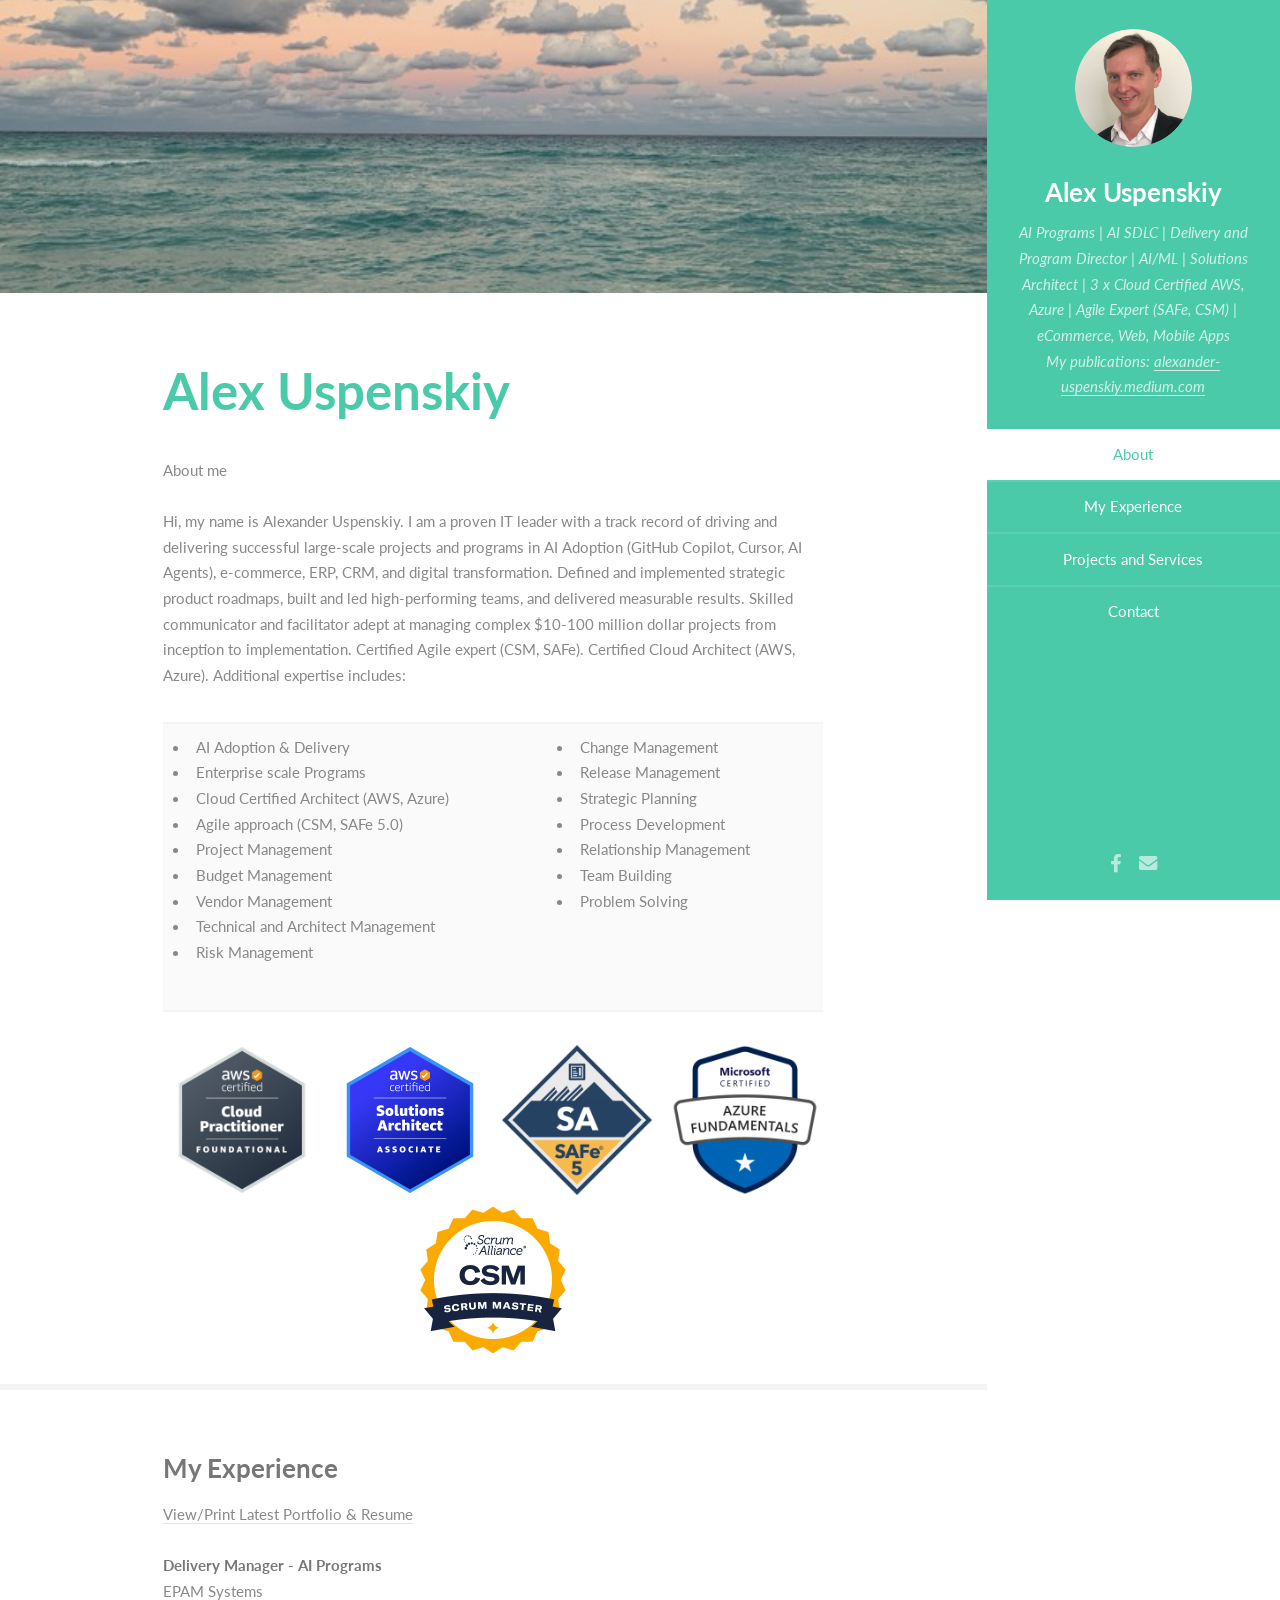
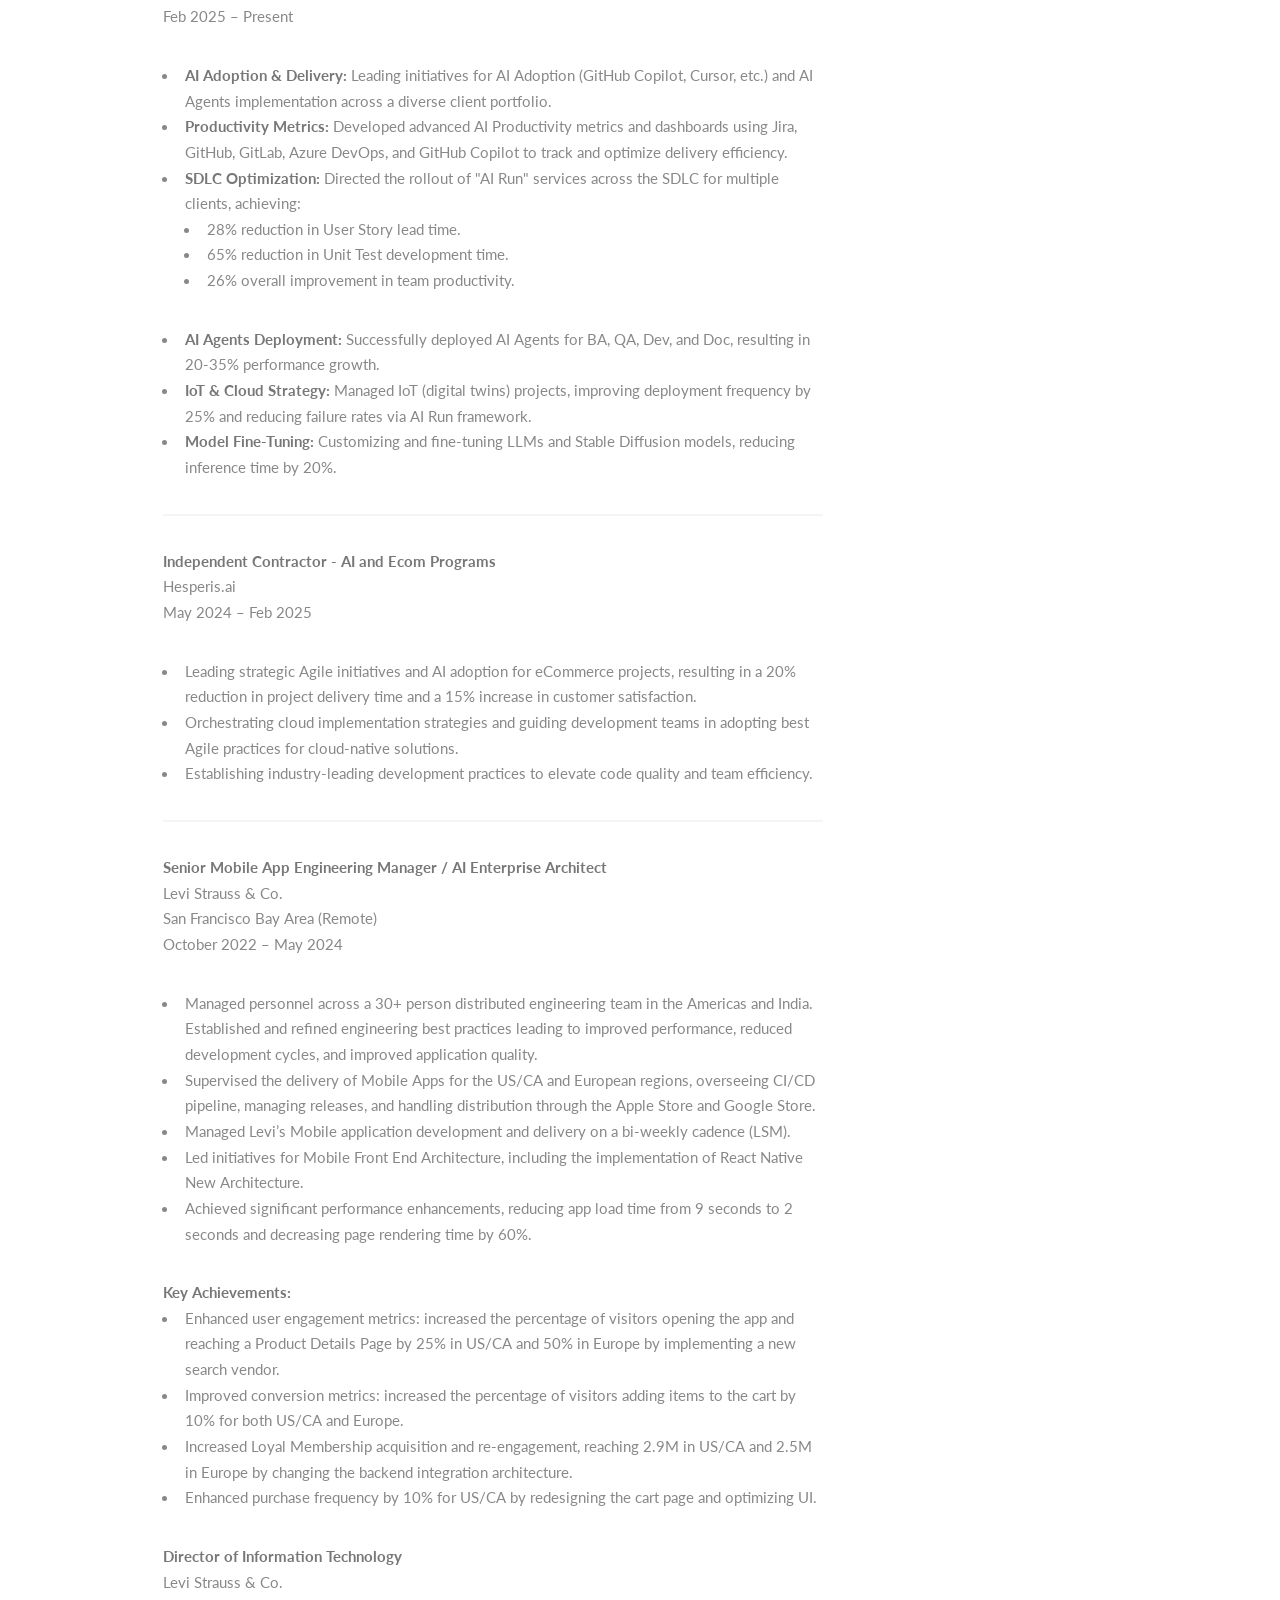
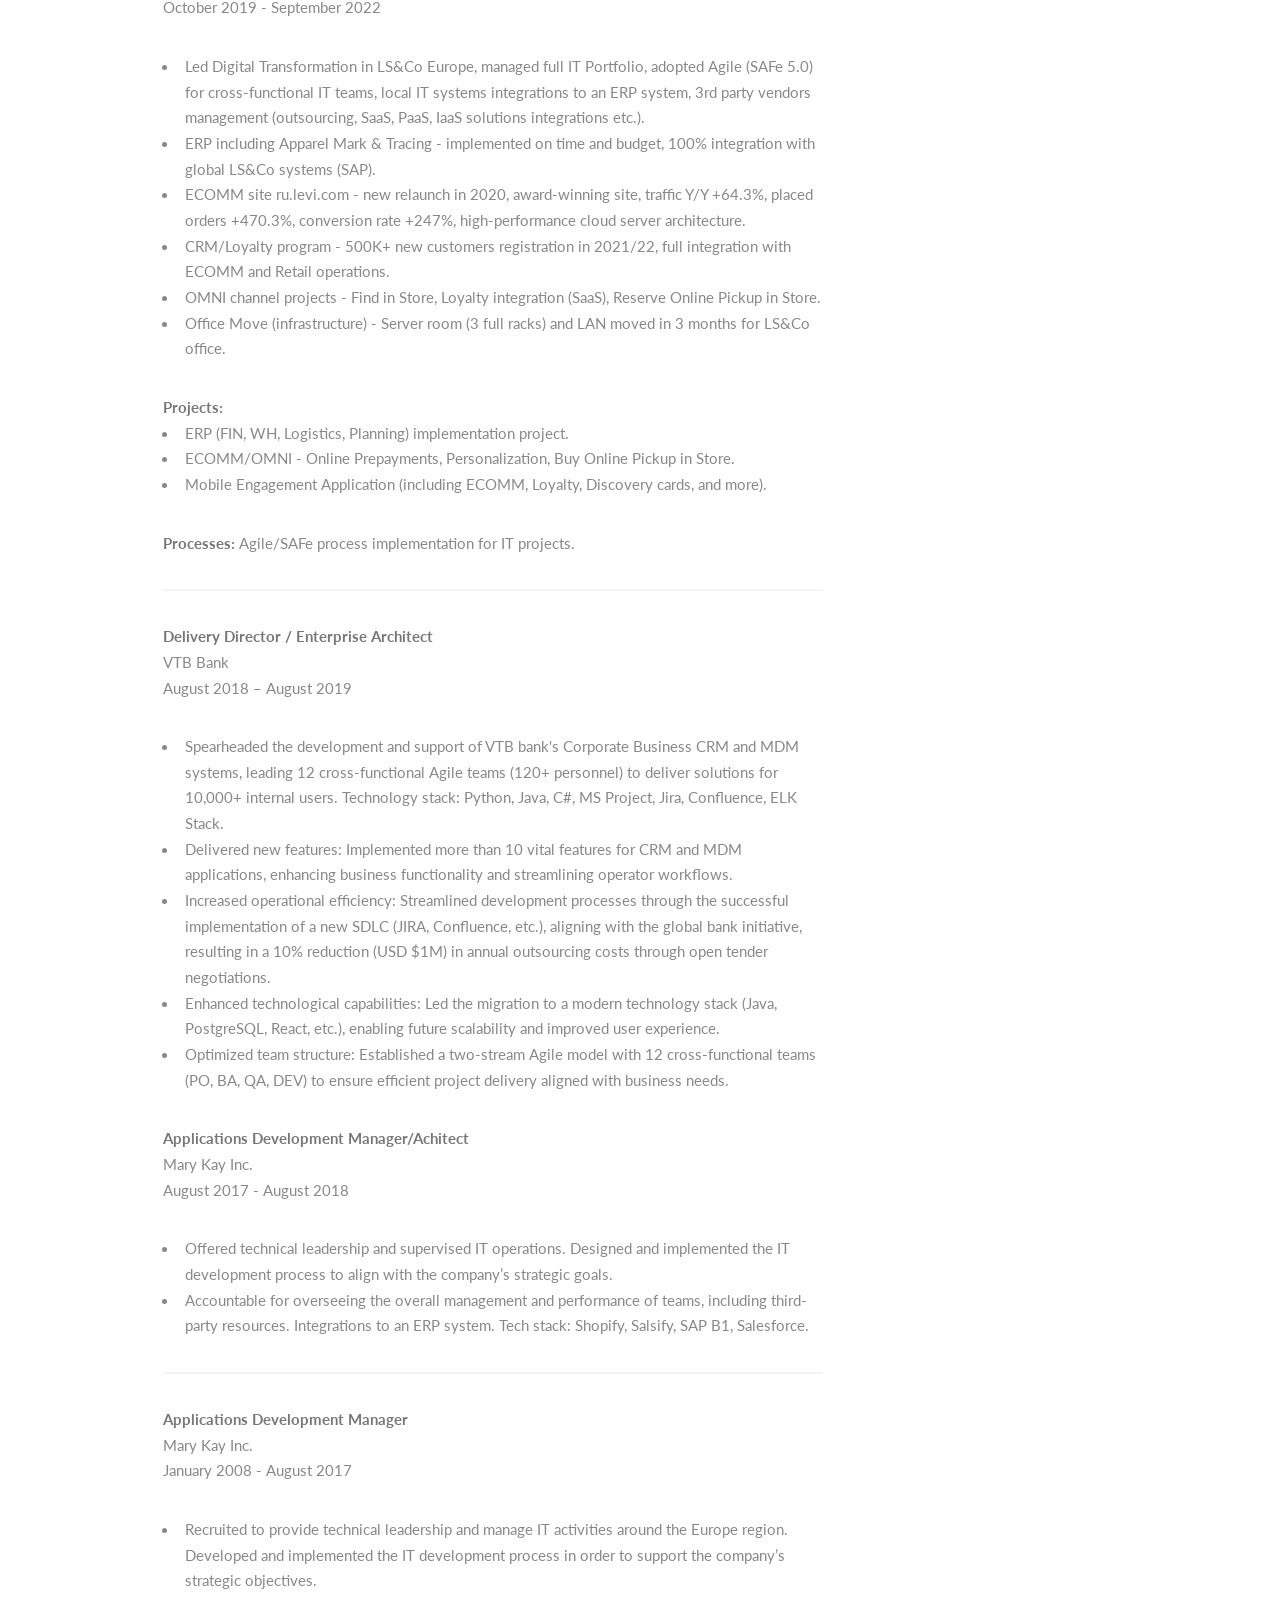
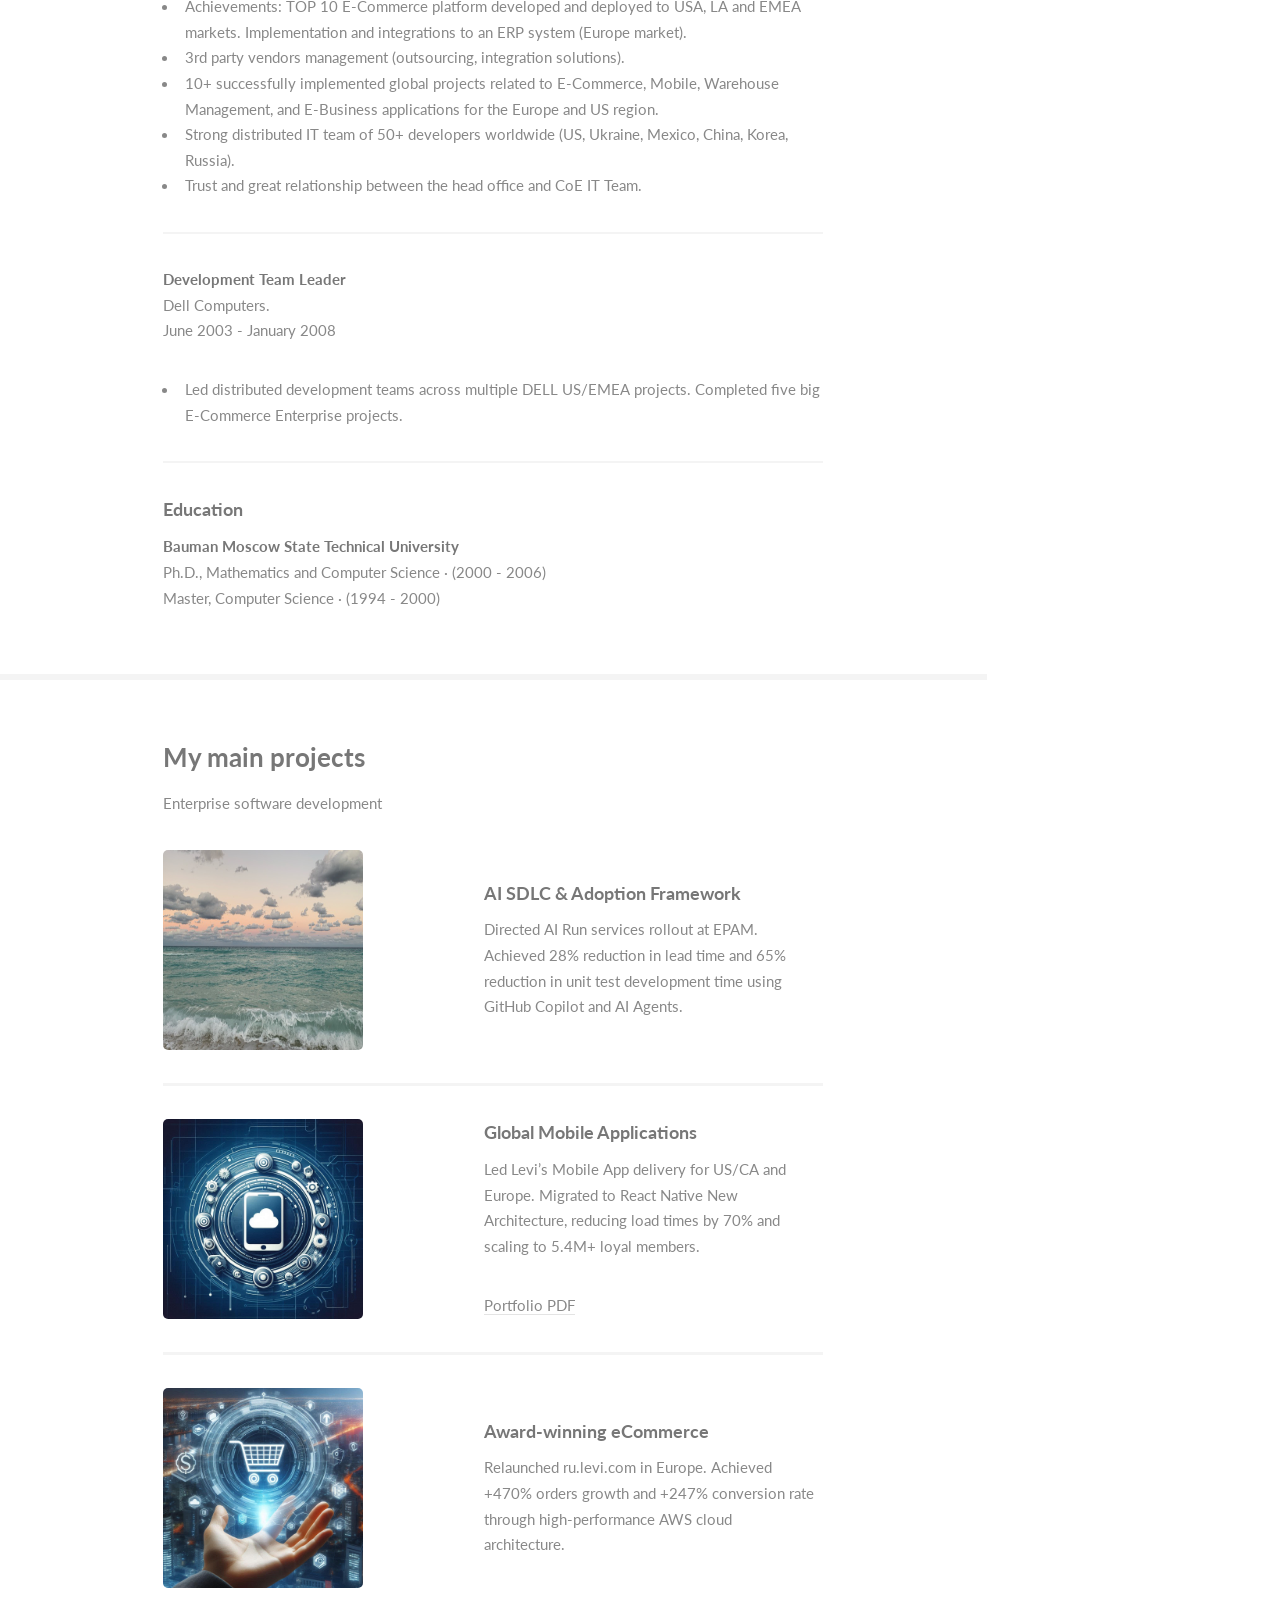
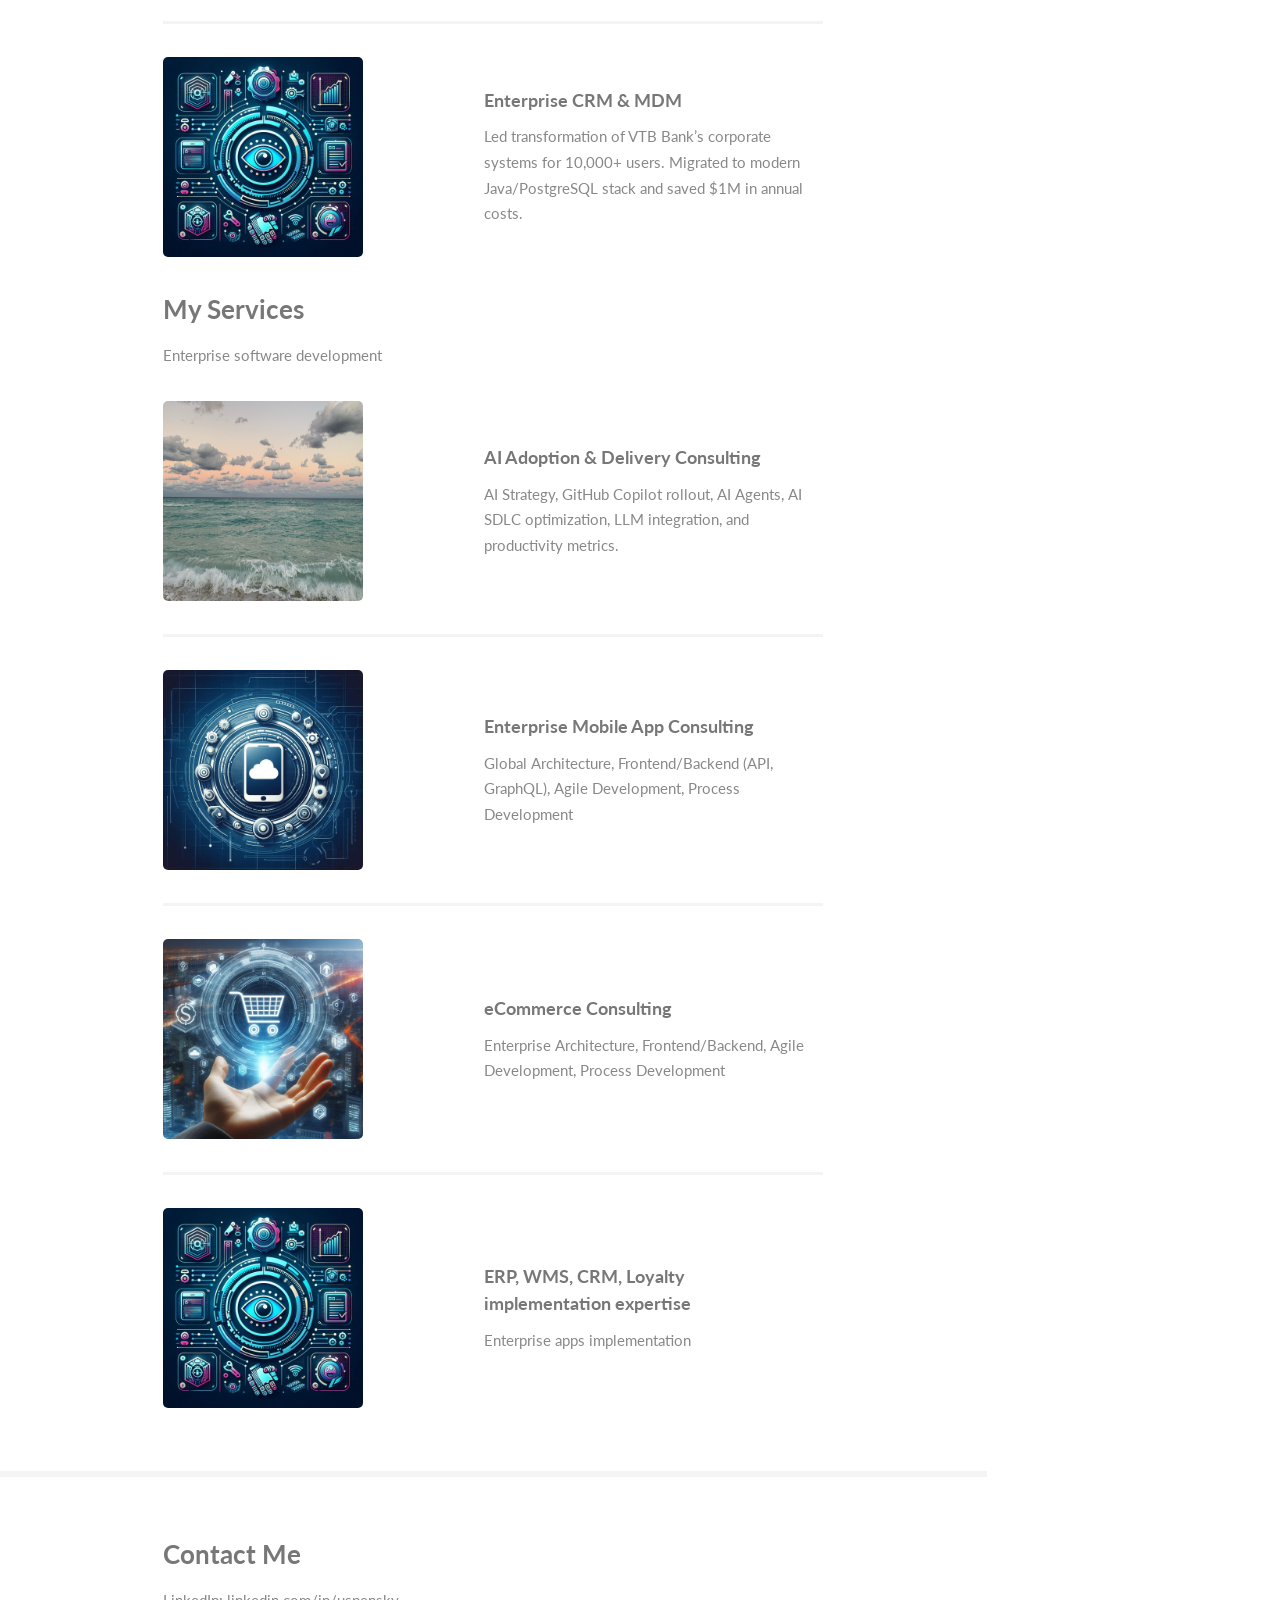
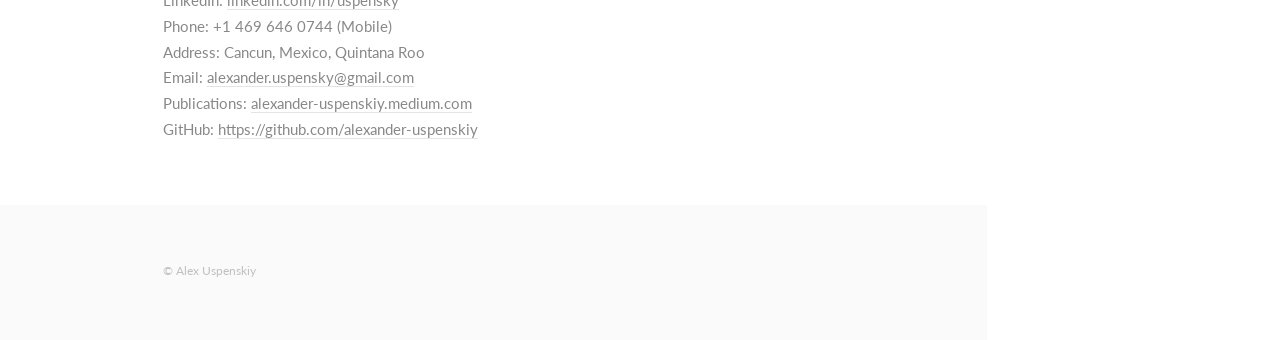
==== index.html @ 4a875436 "feat: update contact address to Cancun, Mexico." ====
<!DOCTYPE HTML>

<html>

<head>
	<title>Alex Uspenskiy Profile</title>
	<meta charset="utf-8" />
	<meta name="viewport" content="width=device-width, initial-scale=1, user-scalable=no" />
	<link rel="stylesheet" href="assets/css/main.css" />
	<link rel="icon" href="images/icon.jpg" type="image/jpeg" />
</head>
<!-- Google tag (gtag.js) -->
<script async src="https://www.googletagmanager.com/gtag/js?id=G-26LK8EK35B"></script>
<script>
	window.dataLayer = window.dataLayer || [];
	function gtag() { dataLayer.push(arguments); }
	gtag('js', new Date());

	gtag('config', 'G-26LK8EK35B');
</script>

<body class="is-preload">

	<!-- Header -->
	<section id="header">
		<header>
			<span class="image avatar"><img src="images/avatar.jpg" alt="" /></span>
			<h1 id="logo">Alex Uspenskiy</h1>
			<p class="small-font">AI Programs | AI SDLC | Delivery and Program Director | AI/ML | Solutions Architect |
				3 x Cloud Certified AWS, Azure | Agile Expert (SAFe, CSM) | eCommerce, Web, Mobile Apps </br>My
				publications: <a href="https://alexander-uspenskiy.medium.com">alexander-uspenskiy.medium.com</a></p>
		</header>
		<nav id="nav">
			<ul>
				<li><a href="#one" class="active">About</a></li>
				<li><a href="#two">My Experience</a></li>
				<li><a href="#three">Projects and Services</a></li>
				<li><a href="#four">Contact</a></li>
			</ul>
		</nav>
		<footer>
			<ul class="icons">

				<li><a href="https://www.facebook.com/alexandre.uspenskiy" class="icon brands fa-facebook-f"><span
							class="label">Facebook</span></a></li>

				<li><a href="mailto:alexander.uspensky@gmail.com" class="icon solid fa-envelope"><span
							class="label">Email</span></a></li>
			</ul>
		</footer>
	</section>

	<!-- Wrapper -->
	<div id="wrapper">

		<!-- Main -->
		<div id="main">

			<!-- One -->
			<section id="one">
				<div class="image main" data-position="center">
					<img src="images/banner.jpeg" alt="" />
				</div>
				<div class="container">
					<header class="major">
						<h2>Alex Uspenskiy</h2>
						About me
					</header></br>

					</header>
					<p>Hi, my name is Alexander Uspenskiy. I am a proven IT leader with a track record of driving and
						delivering successful large-scale projects and programs in AI Adoption (GitHub Copilot, Cursor,
						AI Agents), e-commerce, ERP, CRM, and digital transformation. Defined and implemented strategic
						product roadmaps, built and led high-performing teams, and delivered measurable results. Skilled
						communicator and facilitator adept at managing complex $10-100 million dollar projects from
						inception to implementation. Certified Agile expert (CSM, SAFe). Certified Cloud Architect (AWS,
						Azure). Additional expertise includes:
					<table style="border-collapse: collapse; width: 100%; background-color: white;">
						<tr>
							<td style="border: none;">
								<ul>
									<li>AI Adoption & Delivery</li>
									<li>Enterprise scale Programs</li>
									<li>Cloud Certified Architect (AWS, Azure)</li>
									<li>Agile approach (CSM, SAFe 5.0)</li>
									<li>Project Management</li>
									<li>Budget Management</li>
									<li>Vendor Management</li>
									<li>Technical and Architect Management</li>
									<li>Risk Management</li>
								</ul>
							</td>
							<td style="border: none;">
								<ul>
									<li>Change Management</li>
									<li>Release Management</li>
									<li>Strategic Planning</li>
									<li>Process Development</li>
									<li>Relationship Management</li>
									<li>Team Building</li>
									<li>Problem Solving</li>
								</ul>
							</td>
						</tr>
					</table>
					<style>
						/* General styling for images in the div */
						.banner-container {
							display: flex;
							justify-content: space-around;
							/* Ensure even distribution of images */
							align-items: flex-start;
							/* Aligns the images vertically at the top */
							flex-wrap: wrap;
							/* Wrap the images when necessary */
							gap: 10px;
							/* Adds space between the images */
						}

						.banner-container div {
							display: flex;
							justify-content: center;
							align-items: center;
							flex-basis: 150px;
							/* Ensures each image block takes equal space */
						}

						.banner-container img {
							width: 150px;
							height: 150px;
						}

						/* Responsive design for small screens */
						@media screen and (max-width: 768px) {
							.banner-container {
								justify-content: space-evenly;
								/* Distribute images evenly on smaller screens */
								align-items: flex-start;
								/* Aligns images vertically at the top */
							}

							.banner-container img {
								width: 120px;
								height: 120px;
								/* Reduce size for tablets */
							}
						}

						/* Further reduce size for very small screens like phones */
						@media screen and (max-width: 480px) {
							.banner-container {
								justify-content: space-evenly;
								/* Ensure images are well distributed */
								align-items: flex-start;
								/* Align images vertically on small screens */
							}

							.banner-container img {
								width: 100px;
								height: 100px;
								/* Reduce size for phones */
							}
						}
					</style>



					<div class="banner-container">
						<div>
							<img src="images/AWS_Pract.png" alt="AWS Certified Practitioner banner">
						</div>
						<div>
							<img src="images/solution_archtect.png" alt="AWS Certified Architect banner">
						</div>
						<div>
							<img src="images/Safe_bage_300px.png" alt="SAFe">
						</div>
						<div>
							<img src="images/Azure.png" alt="Azure">
						</div>
						<div>
							<img src="images/csm.png" alt="CSM">
						</div>
					</div>





				</div>
			</section>

			<!-- Two -->
			<section id="two">
				<div class="container">
					<h3>My Experience</h3>
					<a href="resume_portfolio_src.html" target="_blank">View/Print Latest Portfolio &
						Resume</a></br></br>
					<p>
						<b>Delivery Manager - AI Programs</b>
						<br>EPAM Systems
						<br>Feb 2025 – Present
					<ul>
						<li><b>AI Adoption & Delivery:</b> Leading initiatives for AI Adoption (GitHub Copilot, Cursor,
							etc.) and AI Agents implementation across a diverse client portfolio.</li>
						<li><b>Productivity Metrics:</b> Developed advanced AI Productivity metrics and dashboards using
							Jira, GitHub, GitLab, Azure DevOps, and GitHub Copilot to track and optimize delivery
							efficiency.</li>
						<li><b>SDLC Optimization:</b> Directed the rollout of "AI Run" services across the SDLC for
							multiple clients, achieving:
							<ul>
								<li>28% reduction in User Story lead time.</li>
								<li>65% reduction in Unit Test development time.</li>
								<li>26% overall improvement in team productivity.</li>
							</ul>
						</li>
						<li><b>AI Agents Deployment:</b> Successfully deployed AI Agents for BA, QA, Dev, and Doc,
							resulting in 20-35% performance growth.</li>
						<li><b>IoT & Cloud Strategy:</b> Managed IoT (digital twins) projects, improving deployment
							frequency by 25% and reducing failure rates via AI Run framework.</li>
						<li><b>Model Fine-Tuning:</b> Customizing and fine-tuning LLMs and Stable Diffusion models,
							reducing inference time by 20%.</li>
					</ul>
					</p>
					<hr>
					<p>
						<b>Independent Contractor - AI and Ecom Programs</b>
						<br>Hesperis.ai
						<br>May 2024 – Feb 2025
					<ul>
						<li>Leading strategic Agile initiatives and AI adoption for eCommerce projects, resulting in a
							20% reduction in project delivery time and a 15% increase in customer satisfaction.</li>
						<li>Orchestrating cloud implementation strategies and guiding development teams in adopting best
							Agile practices for cloud-native solutions.</li>
						<li>Establishing industry-leading development practices to elevate code quality and team
							efficiency.</li>
					</ul>
					</p>
					<hr>
					<p>
						<b>Senior Mobile App Engineering Manager / AI Enterprise Architect</b>
						<br>Levi Strauss & Co.
						<br>San Francisco Bay Area (Remote)
						<br>October 2022 – May 2024
					<ul>
						<li>Managed personnel across a 30+ person distributed engineering team in the Americas and
							India. Established and refined engineering best practices leading to improved performance,
							reduced development cycles, and improved application quality.</li>
						<li>Supervised the delivery of Mobile Apps for the US/CA and European regions, overseeing CI/CD
							pipeline, managing releases, and handling distribution through the Apple Store and Google
							Store.</li>
						<li>Managed Levi’s Mobile application development and delivery on a bi-weekly cadence (LSM).
						</li>
						<li>Led initiatives for Mobile Front End Architecture, including the implementation of React
							Native New Architecture.</li>
						<li>Achieved significant performance enhancements, reducing app load time from 9 seconds to 2
							seconds and decreasing page rendering time by 60%.</li>
					</ul>



					<b>Key Achievements:</b>
					<ul>
						<li>Enhanced user engagement metrics: increased the percentage of visitors opening the app and
							reaching a Product Details Page by 25% in US/CA and 50% in Europe by implementing a new
							search vendor.</li>
						<li>Improved conversion metrics: increased the percentage of visitors adding items to the cart
							by 10% for both US/CA and Europe.</li>
						<li>Increased Loyal Membership acquisition and re-engagement, reaching 2.9M in US/CA and 2.5M in
							Europe by changing the backend integration architecture.</li>
						<li>Enhanced purchase frequency by 10% for US/CA by redesigning the cart page and optimizing UI.
						</li>
					</ul>
					</p>
					<p>
						<b>Director of Information Technology</b>
						<br>Levi Strauss & Co.
						<br>October 2019 - September 2022
						<br>
					<ul>
						<li>Led Digital Transformation in LS&Co Europe, managed full IT Portfolio, adopted Agile (SAFe
							5.0) for cross-functional IT teams, local IT systems integrations to an ERP system, 3rd
							party vendors management (outsourcing, SaaS, PaaS, IaaS solutions integrations etc.).</li>
						<li>ERP including Apparel Mark & Tracing - implemented on time and budget, 100% integration with
							global LS&Co systems (SAP).</li>
						<li>ECOMM site ru.levi.com - new relaunch in 2020, award-winning site, traffic Y/Y +64.3%,
							placed orders +470.3%, conversion rate +247%, high-performance cloud server architecture.
						</li>
						<li>CRM/Loyalty program - 500K+ new customers registration in 2021/22, full integration with
							ECOMM and Retail operations.</li>
						<li>OMNI channel projects - Find in Store, Loyalty integration (SaaS), Reserve Online Pickup in
							Store.</li>
						<li>Office Move (infrastructure) - Server room (3 full racks) and LAN moved in 3 months for
							LS&Co office.</li>
					</ul>
					<b>Projects:</b>
					<ul>
						<li>ERP (FIN, WH, Logistics, Planning) implementation project.</li>
						<li>ECOMM/OMNI - Online Prepayments, Personalization, Buy Online Pickup in Store.</li>
						<li>Mobile Engagement Application (including ECOMM, Loyalty, Discovery cards, and more).</li>
					</ul>
					<b>Processes:</b> Agile/SAFe process implementation for IT projects.
					</p>
					<hr>

					<p>
						<b>Delivery Director / Enterprise Architect</b>
						<br>VTB Bank
						<br>August 2018 – August 2019
						<br>
					<ul>
						<li>Spearheaded the development and support of VTB bank's Corporate Business CRM and MDM
							systems, leading 12 cross-functional Agile teams (120+ personnel) to deliver solutions for
							10,000+ internal users. Technology stack: Python, Java, C#, MS Project, Jira, Confluence,
							ELK Stack.</li>
						<li>Delivered new features: Implemented more than 10 vital features for CRM and MDM
							applications, enhancing business functionality and streamlining operator workflows.</li>
						<li>Increased operational efficiency: Streamlined development processes through the successful
							implementation of a new SDLC (JIRA, Confluence, etc.), aligning with the global bank
							initiative, resulting in a 10% reduction (USD $1M) in annual outsourcing costs through open
							tender negotiations.</li>
						<li>Enhanced technological capabilities: Led the migration to a modern technology stack (Java,
							PostgreSQL, React, etc.), enabling future scalability and improved user experience.</li>
						<li>Optimized team structure: Established a two-stream Agile model with 12 cross-functional
							teams (PO, BA, QA, DEV) to ensure efficient project delivery aligned with business needs.
						</li>
					</ul>
					</p>

					<p>
						<b>Applications Development Manager/Achitect</b>
						<br>Mary Kay Inc.
						<br>August 2017 - August 2018
						<br>
					<ul>
						<li>Offered technical leadership and supervised IT operations. Designed and implemented the IT
							development process to align with the company’s strategic goals.</li>
						<li>Accountable for overseeing the overall management and performance of teams, including
							third-party resources. Integrations to an ERP system. Tech stack: Shopify, Salsify, SAP B1,
							Salesforce.</li>
					</ul>
					</p>
					<hr>

					<p>
						<b>Applications Development Manager</b>
						<br>Mary Kay Inc.
						<br>January 2008 - August 2017
						<br>
					<ul>
						<li>Recruited to provide technical leadership and manage IT activities around the Europe region.
							Developed and implemented the IT development process in order to support the company’s
							strategic objectives.</li>
						<li>Achievements: TOP 10 E-Commerce platform developed and deployed to USA, LA and EMEA markets.
							Implementation and integrations to an ERP system (Europe market).</li>
						<li>3rd party vendors management (outsourcing, integration solutions).</li>
						<li>10+ successfully implemented global projects related to E-Commerce, Mobile, Warehouse
							Management, and E-Business applications for the Europe and US region.</li>
						<li>Strong distributed IT team of 50+ developers worldwide (US, Ukraine, Mexico, China, Korea,
							Russia).</li>
						<li>Trust and great relationship between the head office and CoE IT Team.</li>
					</ul>
					</p>
					<hr>

					<p>
						<b>Development Team Leader</b>
						<br>Dell Computers.
						<br>June 2003 - January 2008
						<br>
					<ul>
						<li>Led distributed development teams across multiple DELL US/EMEA projects. Completed five big
							E-Commerce Enterprise projects.</li>
					</ul>
					</p>
					<hr>

					<h4>Education</h4>
					<p>
						<b>Bauman Moscow State Technical University</b>
						<br>Ph.D., Mathematics and Computer Science · (2000 - 2006)
						<br>Master, Computer Science · (1994 - 2000)
					</p>
				</div>
			</section>

			<!-- Three -->
			<section id="three">
				<div class="container">
					<h3>My main projects</h3>
					<p>Enterprise software development</p>
					<div class="features">
						<article>
							<a href="#" class="image"><img src="images/banner.jpeg" alt=""
									style="width: 200px; height: 200px;" /></a>
							<div class="inner">
								<h4>AI SDLC & Adoption Framework</h4>
								<p>Directed AI Run services rollout at EPAM. Achieved 28% reduction in lead time and 65%
									reduction in unit test development time using GitHub Copilot and AI Agents.</p>
							</div>
						</article>

						<article>
							<a href="#" class="image"><img src="images/mobile.jpg" alt=""
									style="width: 200px; height: 200px;" /></a>
							<div class="inner">
								<h4>Global Mobile Applications</h4>
								<p>Led Levi’s Mobile App delivery for US/CA and Europe. Migrated to React Native New
									Architecture, reducing load times by 70% and scaling to 5.4M+ loyal members.</p>
								<a href="/assets/Docs/Alex_Uspenskiy_Mobile_Portfolio.pdf">Portfolio PDF</a>
							</div>
						</article>

						<article>
							<a href="#" class="image"><img src="images/ecomm.jpg" alt=""
									style="width: 200px; height: 200px;" /></a>
							<div class="inner">
								<h4>Award-winning eCommerce</h4>
								<p>Relaunched ru.levi.com in Europe. Achieved +470% orders growth and +247% conversion
									rate through high-performance AWS cloud architecture.</p>
							</div>
						</article>

						<article>
							<a href="#" class="image"><img src="images/ent_apps.jpg" alt=""
									style="width: 200px; height: 200px;" /></a>
							<div class="inner">
								<h4>Enterprise CRM & MDM</h4>
								<p>Led transformation of VTB Bank’s corporate systems for 10,000+ users. Migrated to
									modern Java/PostgreSQL stack and saved $1M in annual costs.</p>
							</div>
						</article>

					</div>

					<h3>My Services</h3>
					<p>Enterprise software development</p>
					<div class="features">
						<article>
							<a href="#" class="image"><img src="images/banner.jpeg" alt=""
									style="width: 200px; height: 200px;" /></a>
							<div class="inner">
								<h4>AI Adoption & Delivery Consulting</h4>
								<p>AI Strategy, GitHub Copilot rollout, AI Agents, AI SDLC optimization, LLM
									integration, and productivity metrics.</p>
							</div>
						</article>

						<article>
							<a href="#" class="image"><img src="images/mobile.jpg" alt=""
									style="width: 200px; height: 200px;" /></a>
							<div class="inner">
								<h4>Enterprise Mobile App Consulting</h4>
								<p>Global Architecture, Frontend/Backend (API, GraphQL), Agile Development, Process
									Development</p>

							</div>
						</article>

						<article>
							<a href="#" class="image"><img src="images/ecomm.jpg" alt=""
									style="width: 200px; height: 200px;" /></a>
							<div class="inner">
								<h4>eCommerce Consulting</h4>
								<p>Enterprise Architecture, Frontend/Backend, Agile Development, Process Development
								</p>
							</div>
						</article>

						<article>
							<a href="#" class="image"><img src="images/ent_apps.jpg" alt=""
									style="width: 200px; height: 200px;" /></a>
							<div class="inner">
								<h4>ERP, WMS, CRM, Loyalty implementation expertise</h4>
								<p>Enterprise apps implementation</p>
							</div>
						</article>

					</div>
				</div>
			</section>

			<!-- Four -->
			<section id="four">
				<div class="container">
					<h3>Contact Me</h3>
					<p>LinkedIn: <a href="https://linkedin.com/in/uspensky">linkedin.com/in/uspensky</a></br>
						Phone: +1 469 646 0744 (Mobile)</br>
						Address: Cancun, Mexico, Quintana Roo</br>
						Email: <a href="mailto:alexander.uspensky@gmail.com">alexander.uspensky@gmail.com</a></br>
						Publications: <a href="alexander-uspenskiy.medium.com">alexander-uspenskiy.medium.com</a></br>
						GitHub: <a
							href="https://github.com/alexander-uspenskiy">https://github.com/alexander-uspenskiy</a>
					</p>


				</div>


			</section>

			<!-- Five -->
			<!--     Corris Hello!    CorrisBranch Edition!
							<section id="five">
								<div class="container">
									<h3>Elements</h3>

									<section>
										<h4>Text</h4>
										<p>This is <b>bold</b> and this is <strong>strong</strong>. This is <i>italic</i> and this is <em>emphasized</em>.
										This is <sup>superscript</sup> text and this is <sub>subscript</sub> text.
										This is <u>underlined</u> and this is code: <code>for (;;) { ... }</code>. Finally, <a href="#">this is a link</a>.</p>
										<hr />
										<header>
											<h4>Heading with a Subtitle</h4>
											<p>Lorem ipsum dolor sit amet nullam id egestas urna aliquam</p>
										</header>
										<p>Nunc lacinia ante nunc ac lobortis. Interdum adipiscing gravida odio porttitor sem non mi integer non faucibus ornare mi ut ante amet placerat aliquet. Volutpat eu sed ante lacinia sapien lorem accumsan varius montes viverra nibh in adipiscing blandit tempus accumsan.</p>
										<header>
											<h5>Heading with a Subtitle</h5>
											<p>Lorem ipsum dolor sit amet nullam id egestas urna aliquam</p>
										</header>
										<p>Nunc lacinia ante nunc ac lobortis. Interdum adipiscing gravida odio porttitor sem non mi integer non faucibus ornare mi ut ante amet placerat aliquet. Volutpat eu sed ante lacinia sapien lorem accumsan varius montes viverra nibh in adipiscing blandit tempus accumsan.</p>
										<hr />
										<h2>Heading Level 2</h2>
										<h3>Heading Level 3</h3>
										<h4>Heading Level 4</h4>
										<h5>Heading Level 5</h5>
										<h6>Heading Level 6</h6>
										<hr />
										<h5>Blockquote</h5>
										<blockquote>Fringilla nisl. Donec accumsan interdum nisi, quis tincidunt felis sagittis eget tempus euismod. Vestibulum ante ipsum primis in faucibus vestibulum. Blandit adipiscing eu felis iaculis volutpat ac adipiscing accumsan faucibus. Vestibulum ante ipsum primis in faucibus lorem ipsum dolor sit amet nullam adipiscing eu felis.</blockquote>
										<h5>Preformatted</h5>
										<pre><code>i = 0;

while (!deck.isInOrder()) {
    print 'Iteration ' + i;
    deck.shuffle();
    i++;
}

print 'It took ' + i + ' iterations to sort the deck.';</code></pre>
									</section>

									<section>
										<h4>Lists</h4>
										<div class="row">
											<div class="col-6 col-12-xsmall">
												<h5>Unordered</h5>
												<ul>
													<li>Dolor pulvinar etiam magna etiam.</li>
													<li>Sagittis adipiscing lorem eleifend.</li>
													<li>Felis enim feugiat dolore viverra.</li>
												</ul>
												<h5>Alternate</h5>
												<ul class="alt">
													<li>Dolor pulvinar etiam magna etiam.</li>
													<li>Sagittis adipiscing lorem eleifend.</li>
													<li>Felis enim feugiat dolore viverra.</li>
												</ul>
											</div>
											<div class="col-6 col-12-xsmall">
												<h5>Ordered</h5>
												<ol>
													<li>Dolor pulvinar etiam magna etiam.</li>
													<li>Etiam vel felis at lorem sed viverra.</li>
													<li>Felis enim feugiat dolore viverra.</li>
													<li>Dolor pulvinar etiam magna etiam.</li>
													<li>Etiam vel felis at lorem sed viverra.</li>
													<li>Felis enim feugiat dolore viverra.</li>
												</ol>
												<h5>Icons</h5>
												<ul class="icons">
													<li><a href="#" class="icon brands fa-twitter"><span class="label">Twitter</span></a></li>
													<li><a href="#" class="icon brands fa-facebook-f"><span class="label">Facebook</span></a></li>
													<li><a href="#" class="icon brands fa-instagram"><span class="label">Instagram</span></a></li>
													<li><a href="#" class="icon brands fa-github"><span class="label">Github</span></a></li>
													<li><a href="#" class="icon brands fa-dribbble"><span class="label">Dribbble</span></a></li>
													<li><a href="#" class="icon brands fa-tumblr"><span class="label">Tumblr</span></a></li>
												</ul>
											</div>
										</div>
										<h5>Actions</h5>
										<ul class="actions">
											<li><a href="#" class="button primary">Default</a></li>
											<li><a href="#" class="button">Default</a></li>
											<li><a href="#" class="button alt">Default</a></li>
										</ul>
										<ul class="actions small">
											<li><a href="#" class="button primary small">Small</a></li>
											<li><a href="#" class="button small">Small</a></li>
											<li><a href="#" class="button alt small">Small</a></li>
										</ul>
										<div class="row">
											<div class="col-3 col-6-medium col-12-xsmall">
												<ul class="actions stacked">
													<li><a href="#" class="button primary">Default</a></li>
													<li><a href="#" class="button">Default</a></li>
													<li><a href="#" class="button alt">Default</a></li>
												</ul>
											</div>
											<div class="col-3 col-6 col-12-xsmall">
												<ul class="actions stacked">
													<li><a href="#" class="button primary small">Small</a></li>
													<li><a href="#" class="button small">Small</a></li>
													<li><a href="#" class="button alt small">Small</a></li>
												</ul>
											</div>
											<div class="col-3 col-6-medium col-12-xsmall">
												<ul class="actions stacked">
													<li><a href="#" class="button primary fit">Default</a></li>
													<li><a href="#" class="button fit">Default</a></li>
													<li><a href="#" class="button alt fit">Default</a></li>
												</ul>
											</div>
											<div class="col-3 col-6-medium col-12-xsmall">
												<ul class="actions stacked">
													<li><a href="#" class="button primary small fit">Small</a></li>
													<li><a href="#" class="button small fit">Small</a></li>
													<li><a href="#" class="button alt small fit">Small</a></li>
												</ul>
											</div>
										</div>
									</section>

									<section>
										<h4>Table</h4>
										<h5>Default</h5>
										<div class="table-wrapper">
											<table>
												<thead>
													<tr>
														<th>Name</th>
														<th>Description</th>
														<th>Price</th>
													</tr>
												</thead>
												<tbody>
													<tr>
														<td>Item One</td>
														<td>Ante turpis integer aliquet porttitor.</td>
														<td>29.99</td>
													</tr>
													<tr>
														<td>Item Two</td>
														<td>Vis ac commodo adipiscing arcu aliquet.</td>
														<td>19.99</td>
													</tr>
													<tr>
														<td>Item Three</td>
														<td> Morbi faucibus arcu accumsan lorem.</td>
														<td>29.99</td>
													</tr>
													<tr>
														<td>Item Four</td>
														<td>Vitae integer tempus condimentum.</td>
														<td>19.99</td>
													</tr>
													<tr>
														<td>Item Five</td>
														<td>Ante turpis integer aliquet porttitor.</td>
														<td>29.99</td>
													</tr>
												</tbody>
												<tfoot>
													<tr>
														<td colspan="2"></td>
														<td>100.00</td>
													</tr>
												</tfoot>
											</table>
										</div>

										<h5>Alternate</h5>
										<div class="table-wrapper">
											<table class="alt">
												<thead>
													<tr>
														<th>Name</th>
														<th>Description</th>
														<th>Price</th>
													</tr>
												</thead>
												<tbody>
													<tr>
														<td>Item One</td>
														<td>Ante turpis integer aliquet porttitor.</td>
														<td>29.99</td>
													</tr>
													<tr>
														<td>Item Two</td>
														<td>Vis ac commodo adipiscing arcu aliquet.</td>
														<td>19.99</td>
													</tr>
													<tr>
														<td>Item Three</td>
														<td> Morbi faucibus arcu accumsan lorem.</td>
														<td>29.99</td>
													</tr>
													<tr>
														<td>Item Four</td>
														<td>Vitae integer tempus condimentum.</td>
														<td>19.99</td>
													</tr>
													<tr>
														<td>Item Five</td>
														<td>Ante turpis integer aliquet porttitor.</td>
														<td>29.99</td>
													</tr>
												</tbody>
												<tfoot>
													<tr>
														<td colspan="2"></td>
														<td>100.00</td>
													</tr>
												</tfoot>
											</table>
										</div>
									</section>

									<section>
										<h4>Buttons</h4>
										<ul class="actions">
											<li><a href="#" class="button primary">Primary</a></li>
											<li><a href="#" class="button">Default</a></li>
											<li><a href="#" class="button alt">Alternate</a></li>
										</ul>
										<ul class="actions">
											<li><a href="#" class="button primary large">Large</a></li>
											<li><a href="#" class="button">Default</a></li>
											<li><a href="#" class="button alt small">Small</a></li>
										</ul>
										<ul class="actions fit">
											<li><a href="#" class="button primary fit">Fit</a></li>
											<li><a href="#" class="button fit">Fit</a></li>
											<li><a href="#" class="button alt fit">Fit</a></li>
										</ul>
										<ul class="actions fit small">
											<li><a href="#" class="button primary fit small">Fit + Small</a></li>
											<li><a href="#" class="button fit small">Fit + Small</a></li>
											<li><a href="#" class="button alt fit small">Fit + Small</a></li>
										</ul>
										<ul class="actions">
											<li><a href="#" class="button primary icon solid fa-download">Icon</a></li>
											<li><a href="#" class="button icon solid fa-download">Icon</a></li>
											<li><a href="#" class="button alt icon solid fa-check">Icon</a></li>
										</ul>
										<ul class="actions">
											<li><span class="button primary disabled">Primary</span></li>
											<li><span class="button disabled">Default</span></li>
											<li><span class="button alt disabled">Alternate</span></li>
										</ul>
									</section>

									<section>
										<h4>Form</h4>
										<form method="post" action="#">
											<div class="row gtr-uniform">
												<div class="col-6 col-12-xsmall">
													<input type="text" name="demo-name" id="demo-name" value="" placeholder="Name" />
												</div>
												<div class="col-6 col-12-xsmall">
													<input type="email" name="demo-email" id="demo-email" value="" placeholder="Email" />
												</div>
												<div class="col-12">
													<select name="demo-category" id="demo-category">
														<option value="">- Category -</option>
														<option value="1">Manufacturing</option>
														<option value="1">Shipping</option>
														<option value="1">Administration</option>
														<option value="1">Human Resources</option>
													</select>
												</div>
												<div class="col-4 col-12-medium">
													<input type="radio" id="demo-priority-low" name="demo-priority" checked>
													<label for="demo-priority-low">Low Priority</label>
												</div>
												<div class="col-4 col-12-medium">
													<input type="radio" id="demo-priority-normal" name="demo-priority">
													<label for="demo-priority-normal">Normal Priority</label>
												</div>
												<div class="col-4 col-12-medium">
													<input type="radio" id="demo-priority-high" name="demo-priority">
													<label for="demo-priority-high">High Priority</label>
												</div>
												<div class="col-6 col-12-medium">
													<input type="checkbox" id="demo-copy" name="demo-copy">
													<label for="demo-copy">Email me a copy of this message</label>
												</div>
												<div class="col-6 col-12-medium">
													<input type="checkbox" id="demo-human" name="demo-human" checked>
													<label for="demo-human">I am a human and not a robot</label>
												</div>
												<div class="col-12">
													<textarea name="demo-message" id="demo-message" placeholder="Enter your message" rows="6"></textarea>
												</div>
												<div class="col-12">
													<ul class="actions">
														<li><input type="submit" value="Send Message" /></li>
														<li><input type="reset" value="Reset" class="alt" /></li>
													</ul>
												</div>
											</div>
										</form>
									</section>

									<section>
										<h4>Image</h4>
										<h5>Fit</h5>
										<span class="image fit"><img src="images/banner.jpg" alt="" /></span>
										<div class="box alt">
											<div class="row gtr-50 gtr-uniform">
												<div class="col-4"><span class="image fit"><img src="images/pic01.jpg" alt="" /></span></div>
												<div class="col-4"><span class="image fit"><img src="images/pic02.jpg" alt="" /></span></div>
												<div class="col-4"><span class="image fit"><img src="images/pic03.jpg" alt="" /></span></div>
												<div class="col-4"><span class="image fit"><img src="images/pic02.jpg" alt="" /></span></div>
												<div class="col-4"><span class="image fit"><img src="images/pic03.jpg" alt="" /></span></div>
												<div class="col-4"><span class="image fit"><img src="images/pic01.jpg" alt="" /></span></div>
												<div class="col-4"><span class="image fit"><img src="images/pic03.jpg" alt="" /></span></div>
												<div class="col-4"><span class="image fit"><img src="images/pic01.jpg" alt="" /></span></div>
												<div class="col-4"><span class="image fit"><img src="images/pic02.jpg" alt="" /></span></div>
											</div>
										</div>
										<h5>Left &amp; Right</h5>
										<p><span class="image left"><img src="images/avatar.jpg" alt="" /></span>Fringilla nisl. Donec accumsan interdum nisi, quis tincidunt felis sagittis eget. tempus euismod. Vestibulum ante ipsum primis in faucibus vestibulum. Blandit adipiscing eu felis iaculis volutpat ac adipiscing accumsan eu faucibus. Integer ac pellentesque praesent tincidunt felis sagittis eget. tempus euismod. Vestibulum ante ipsum primis in faucibus vestibulum. Blandit adipiscing eu felis iaculis volutpat ac adipiscing accumsan eu faucibus. Integer ac pellentesque praesent. Donec accumsan interdum nisi, quis tincidunt felis sagittis eget. tempus euismod. Vestibulum ante ipsum primis in faucibus vestibulum. Blandit adipiscing eu felis iaculis volutpat ac adipiscing accumsan eu faucibus. Integer ac pellentesque praesent tincidunt felis sagittis eget. tempus euismod. Vestibulum ante ipsum primis in faucibus vestibulum. Blandit adipiscing eu felis iaculis volutpat ac adipiscing accumsan eu faucibus. Integer ac pellentesque praesent.</p>
										<p><span class="image right"><img src="images/avatar.jpg" alt="" /></span>Fringilla nisl. Donec accumsan interdum nisi, quis tincidunt felis sagittis eget. tempus euismod. Vestibulum ante ipsum primis in faucibus vestibulum. Blandit adipiscing eu felis iaculis volutpat ac adipiscing accumsan eu faucibus. Integer ac pellentesque praesent tincidunt felis sagittis eget. tempus euismod. Vestibulum ante ipsum primis in faucibus vestibulum. Blandit adipiscing eu felis iaculis volutpat ac adipiscing accumsan eu faucibus. Integer ac pellentesque praesent. Donec accumsan interdum nisi, quis tincidunt felis sagittis eget. tempus euismod. Vestibulum ante ipsum primis in faucibus vestibulum. Blandit adipiscing eu felis iaculis volutpat ac adipiscing accumsan eu faucibus. Integer ac pellentesque praesent tincidunt felis sagittis eget. tempus euismod. Vestibulum ante ipsum primis in faucibus vestibulum. Blandit adipiscing eu felis iaculis volutpat ac adipiscing accumsan eu faucibus. Integer ac pellentesque praesent.</p>
									</section>

								</div>
							</section>
						-->

		</div>

		<!-- Footer -->
		<section id="footer">
			<div class="container">
				<ul class="copyright">
					<li>&copy; Alex Uspenskiy</li>
				</ul>
			</div>
		</section>

	</div>

	<!-- Scripts -->
	<script src="assets/js/jquery.min.js"></script>
	<script src="assets/js/jquery.scrollex.min.js"></script>
	<script src="assets/js/jquery.scrolly.min.js"></script>
	<script src="assets/js/browser.min.js"></script>
	<script src="assets/js/breakpoints.min.js"></script>
	<script src="assets/js/util.js"></script>
	<script src="assets/js/main.js"></script>

</body>

</html>
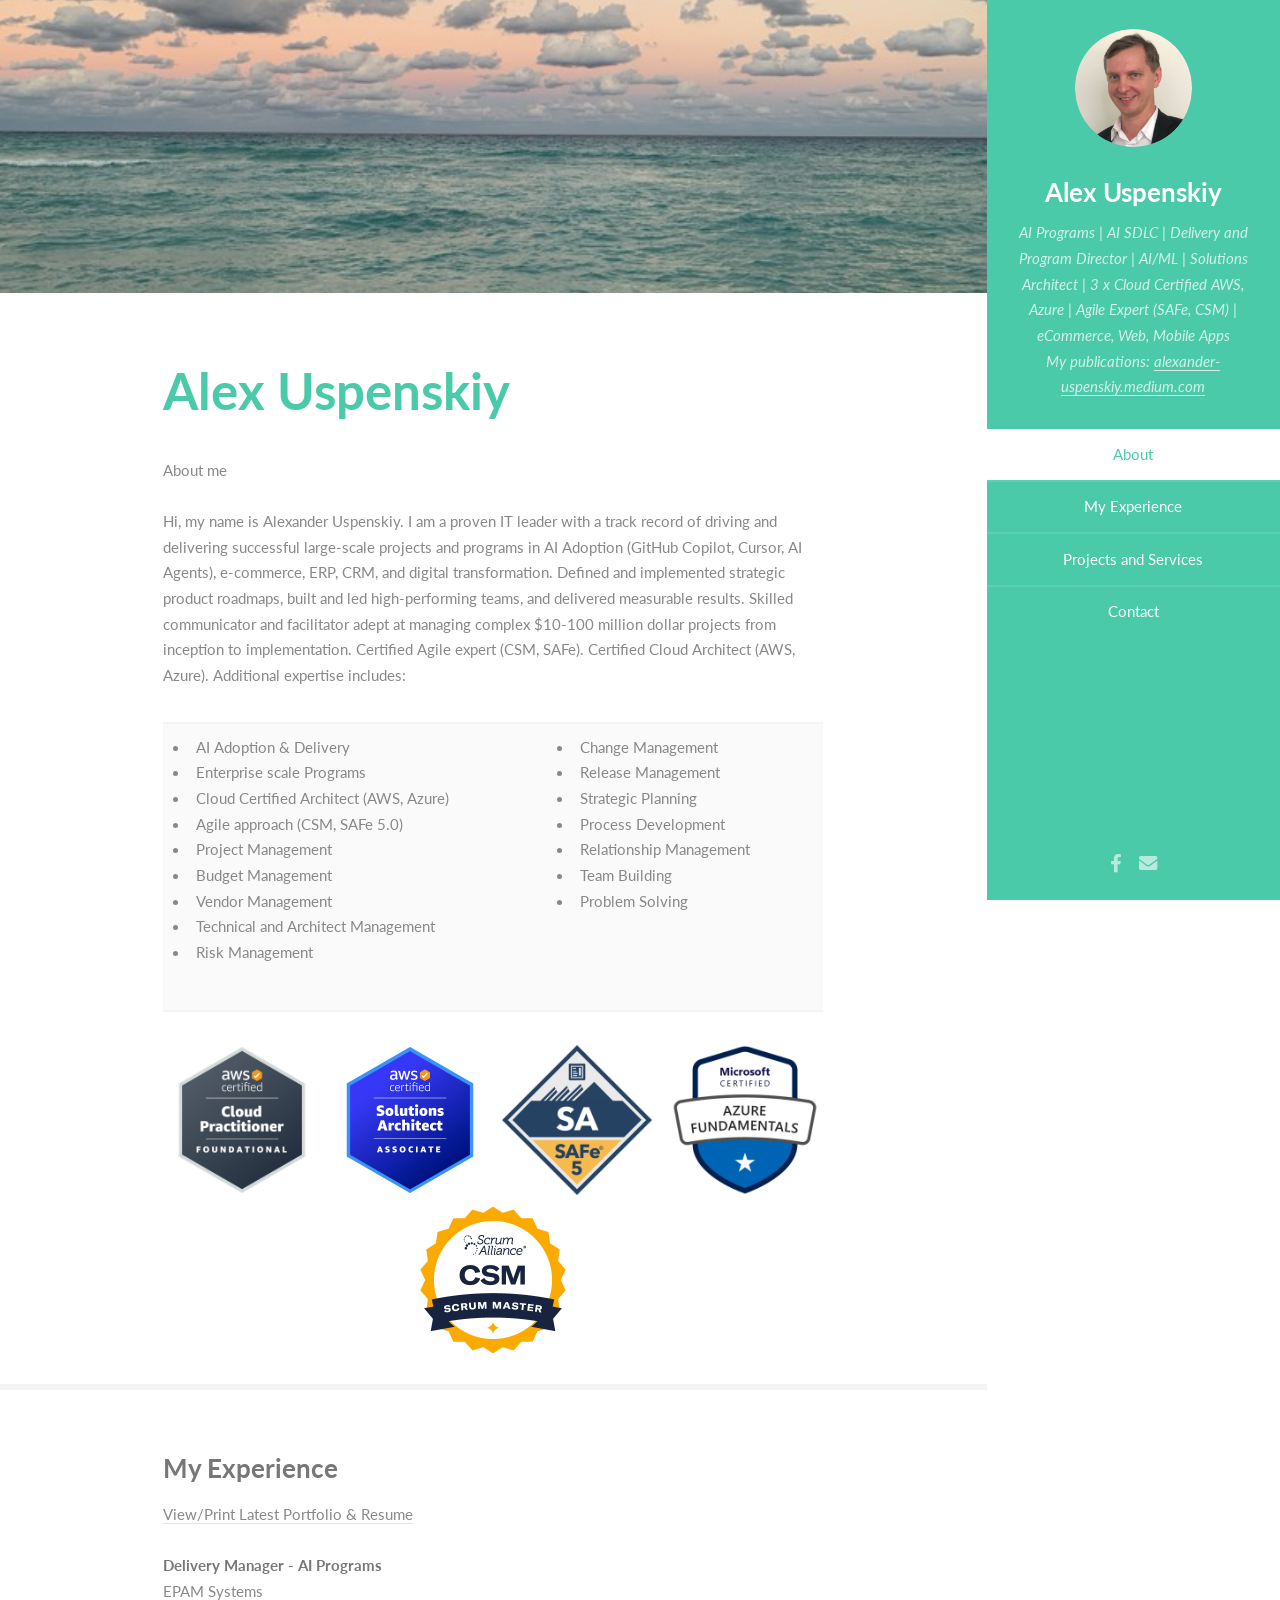
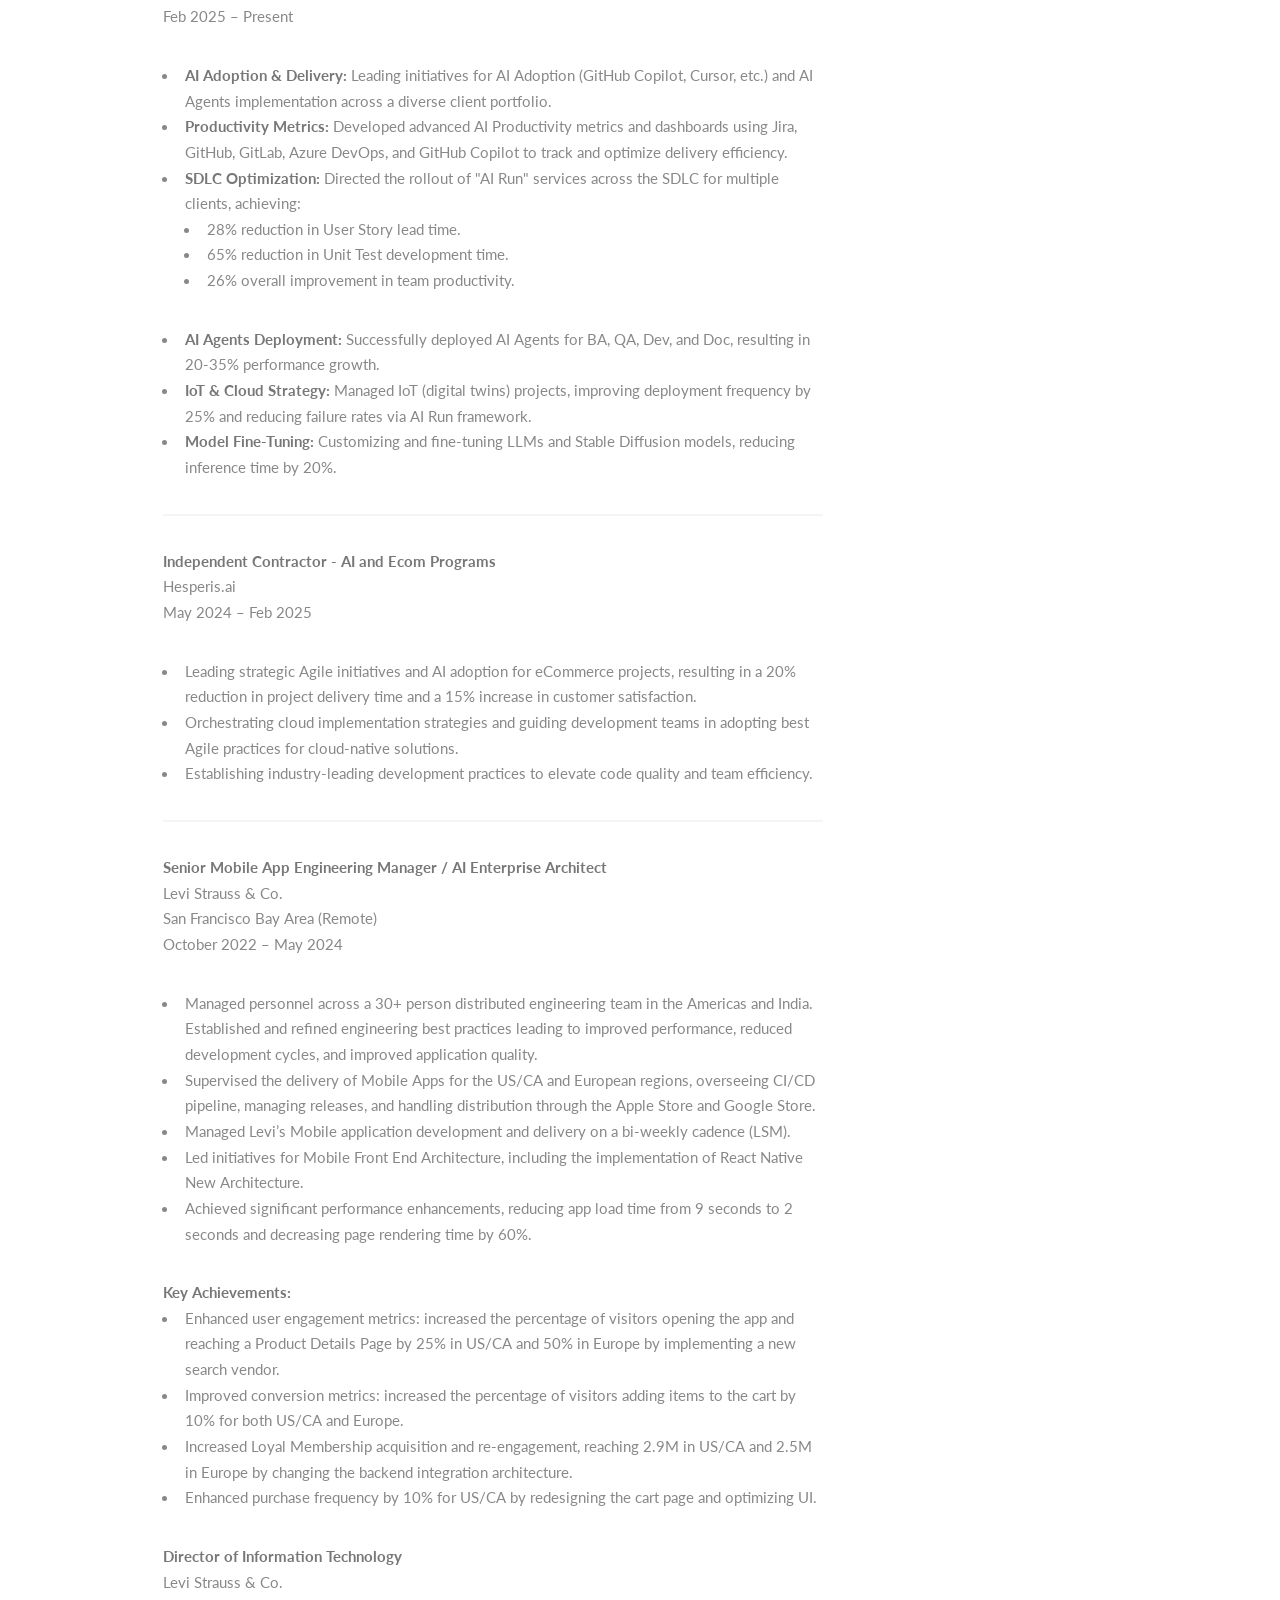
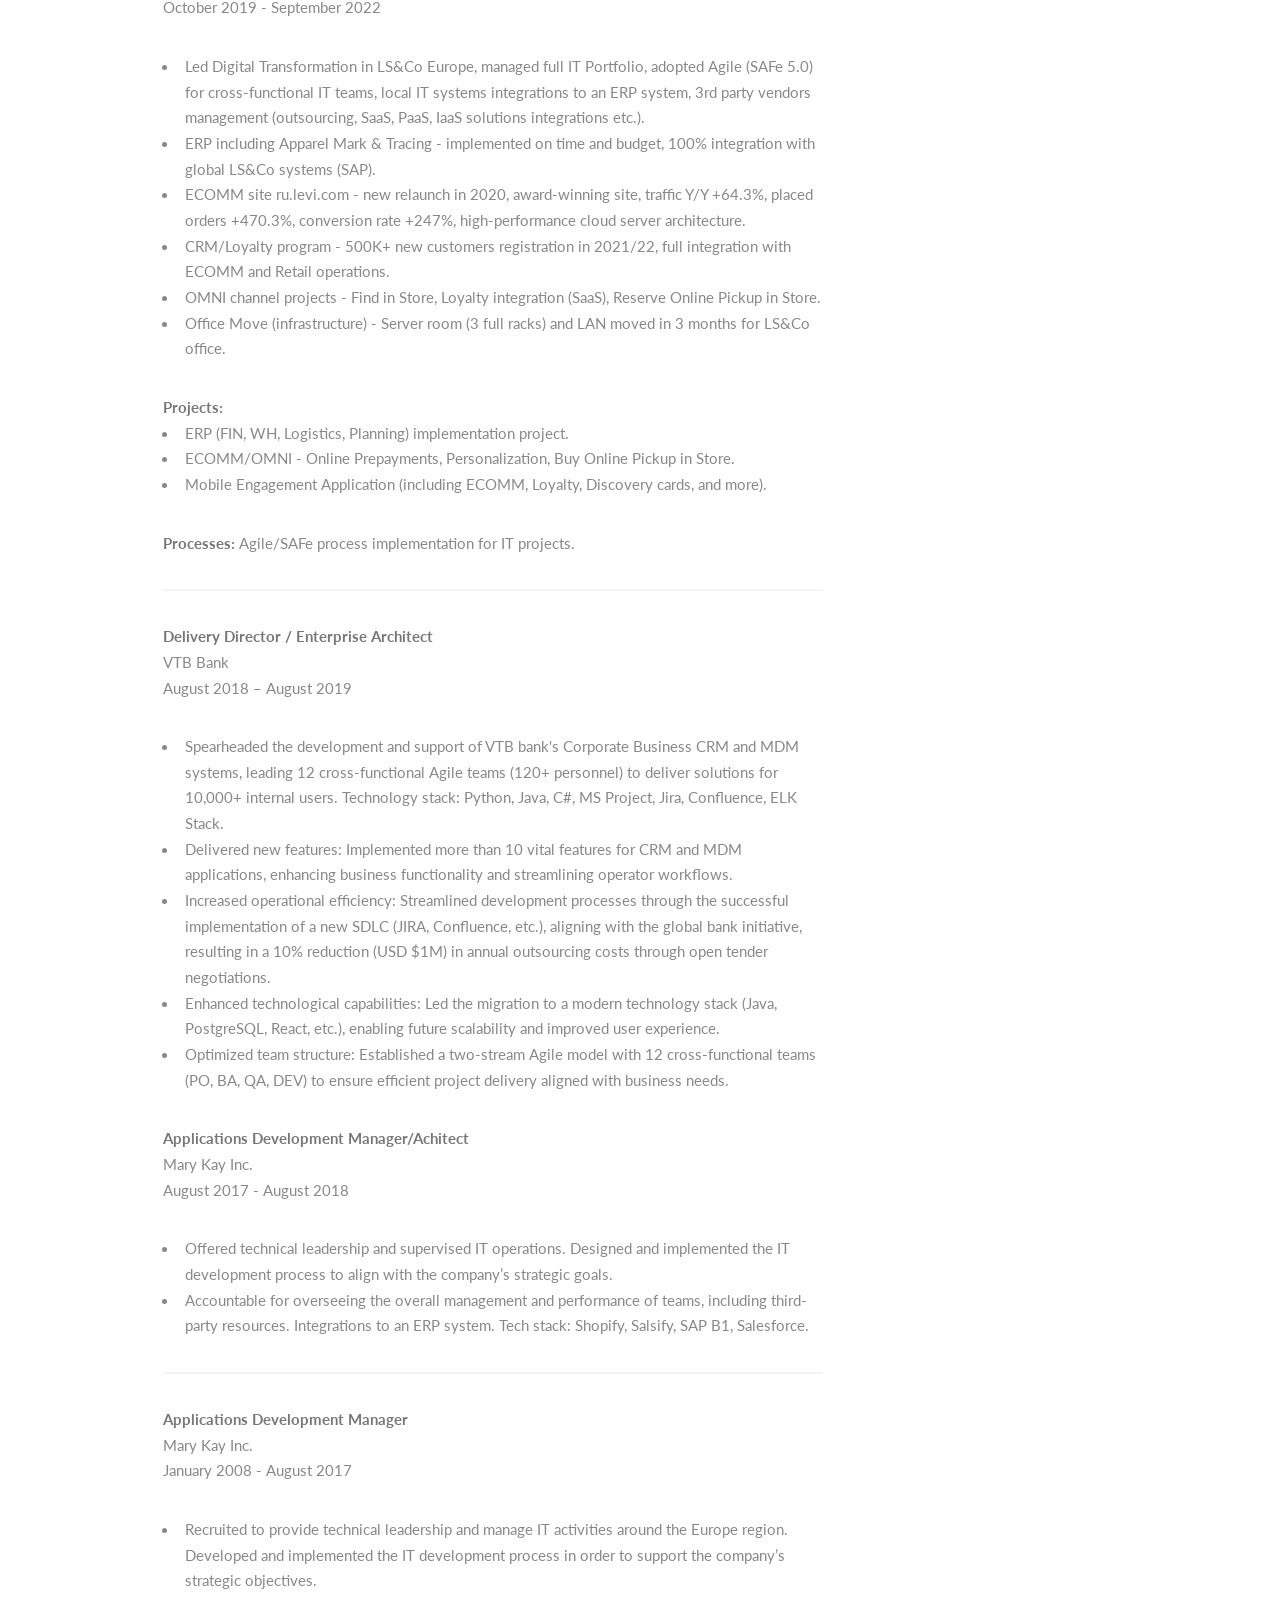
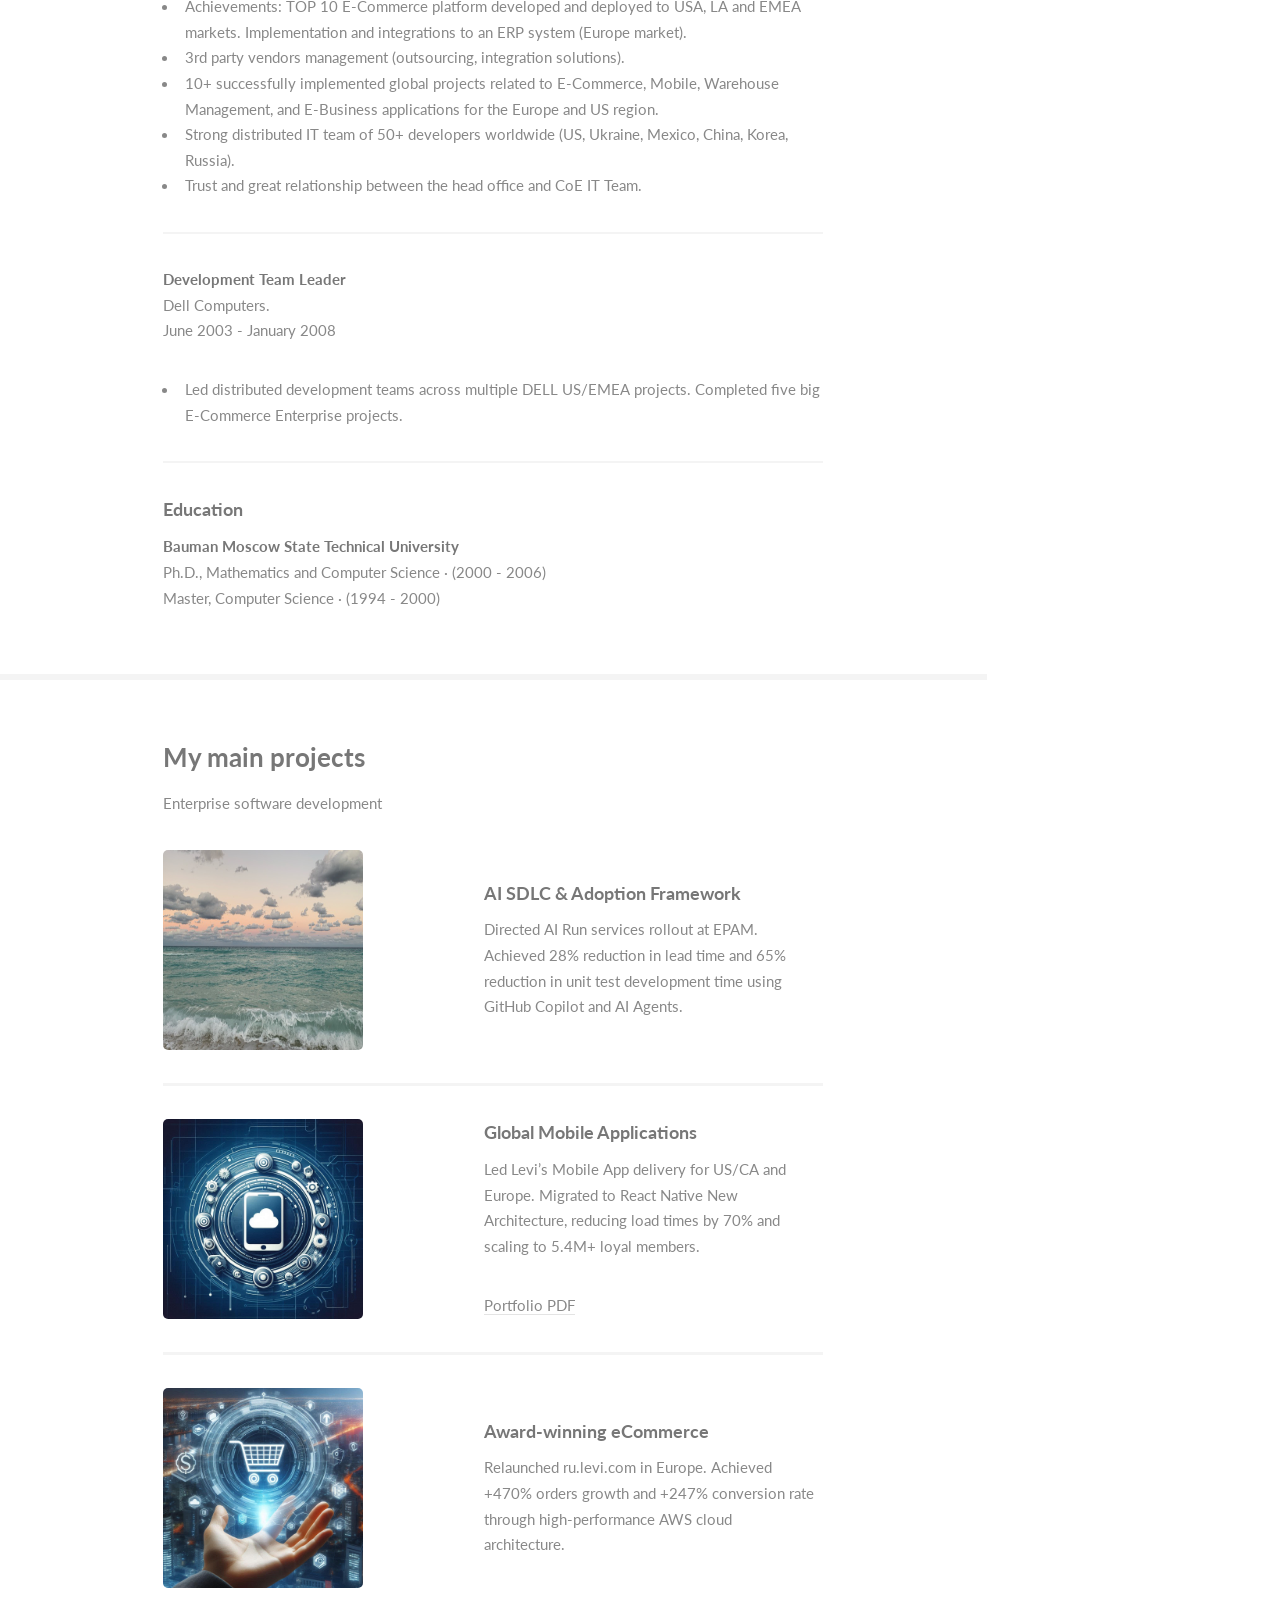
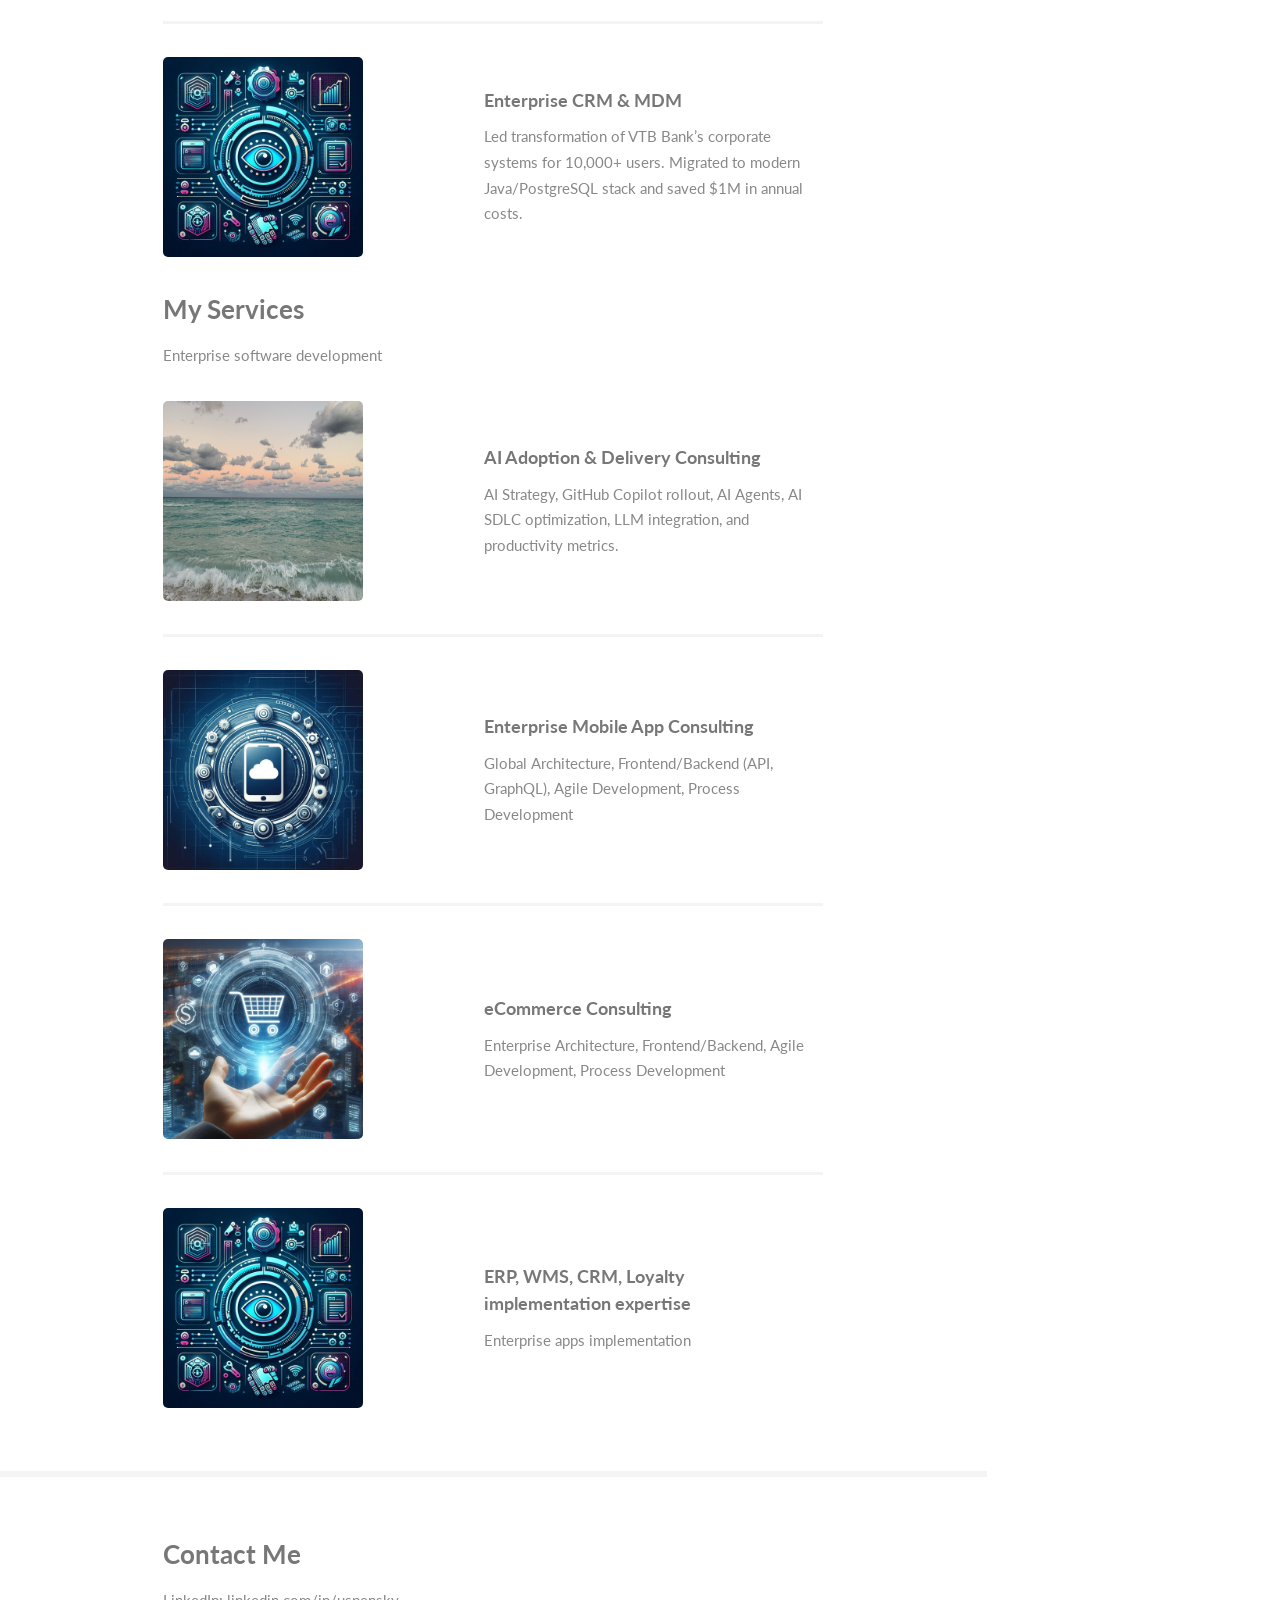
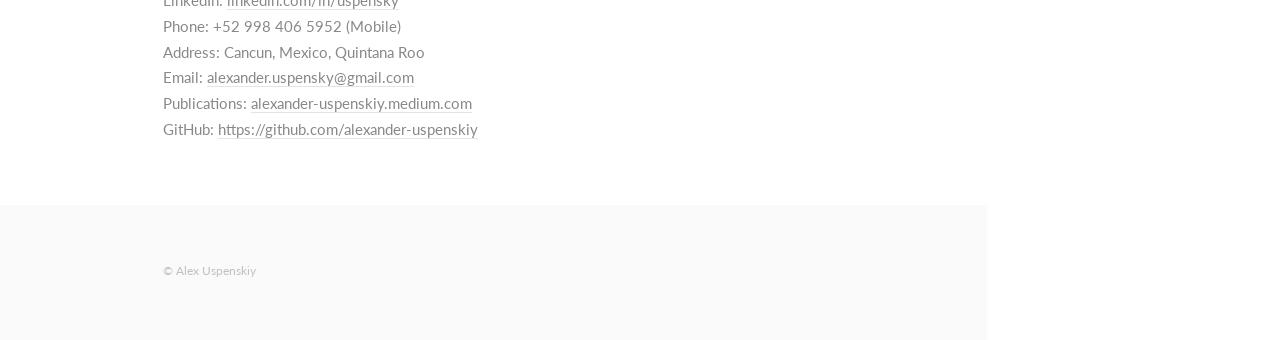
==== commit c17c9c0f: "chore: Update phone number in contact information across the site." ====
--- a/index.html
+++ b/index.html
@@ -485,7 +485,7 @@
 				<div class="container">
 					<h3>Contact Me</h3>
 					<p>LinkedIn: <a href="https://linkedin.com/in/uspensky">linkedin.com/in/uspensky</a></br>
-						Phone: +1 469 646 0744 (Mobile)</br>
+						Phone: +52 998 406 5952 (Mobile)</br>
 						Address: Cancun, Mexico, Quintana Roo</br>
 						Email: <a href="mailto:alexander.uspensky@gmail.com">alexander.uspensky@gmail.com</a></br>
 						Publications: <a href="alexander-uspenskiy.medium.com">alexander-uspenskiy.medium.com</a></br>
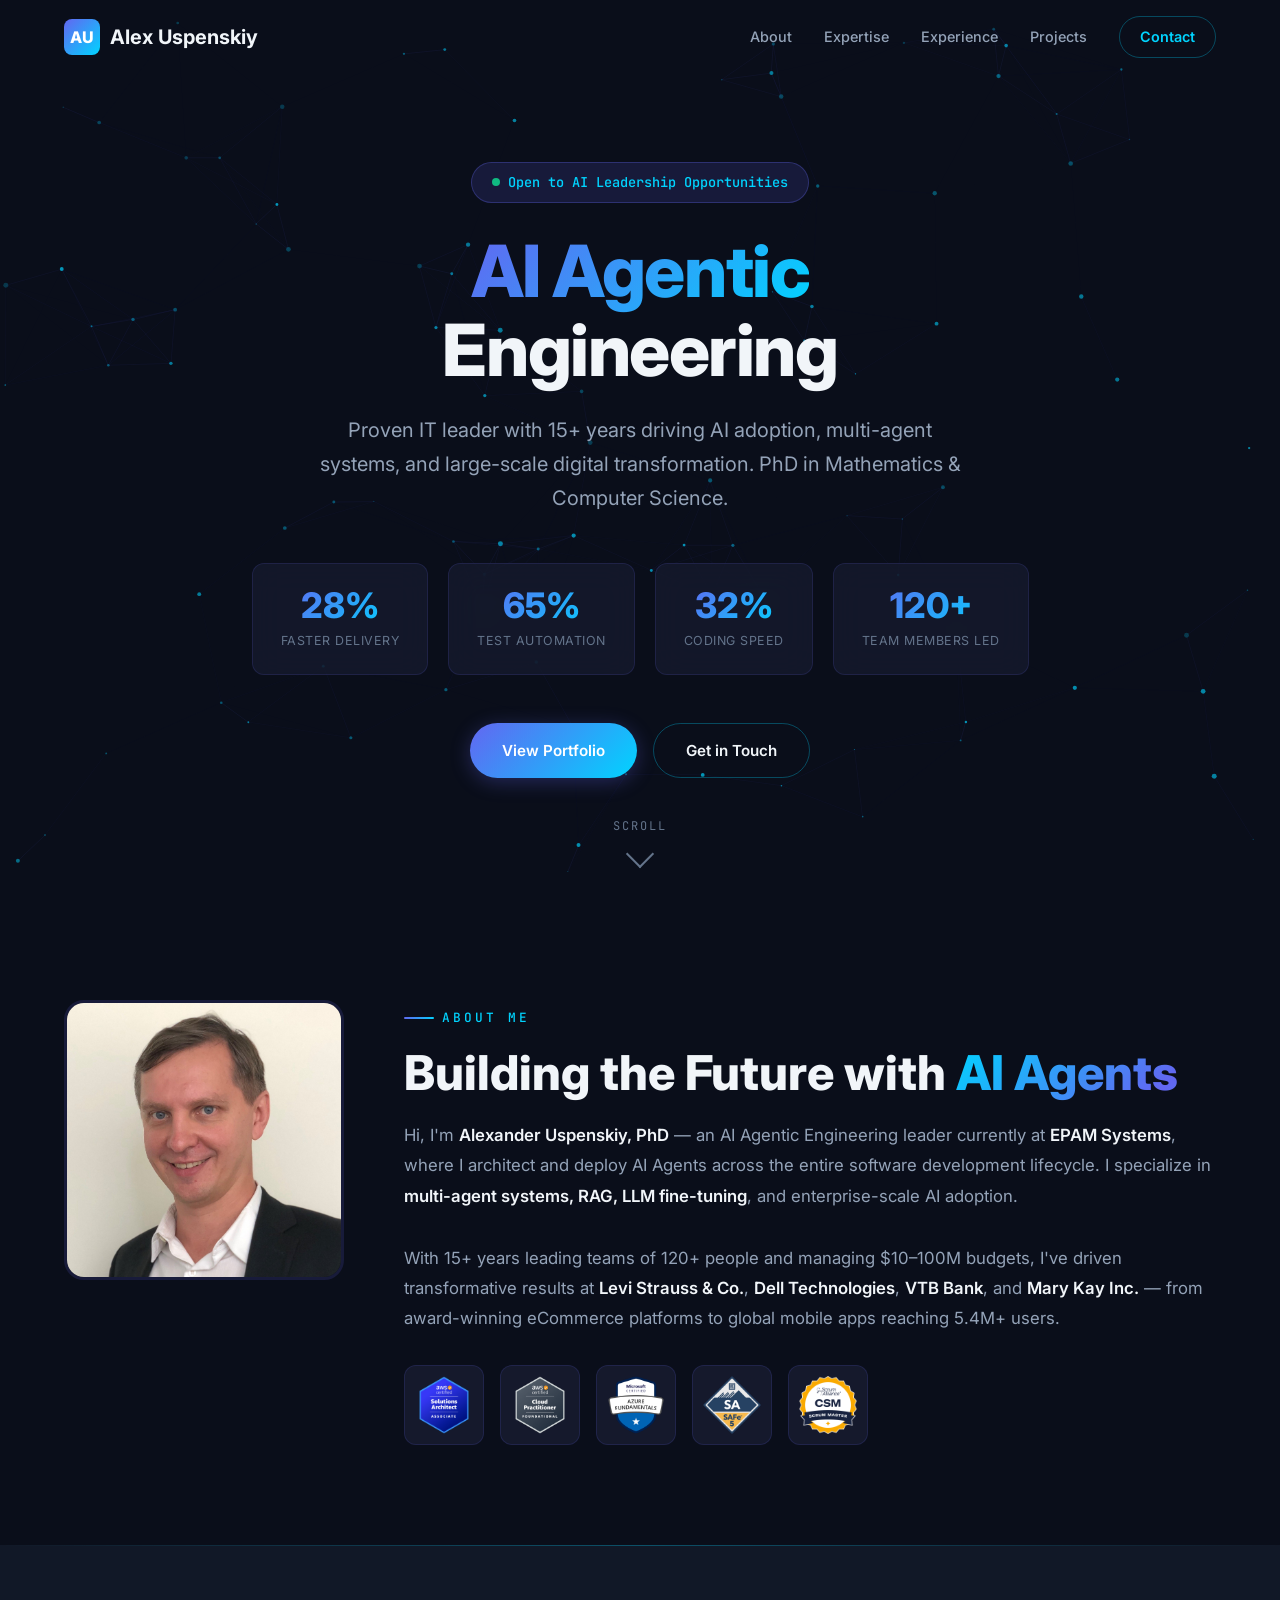
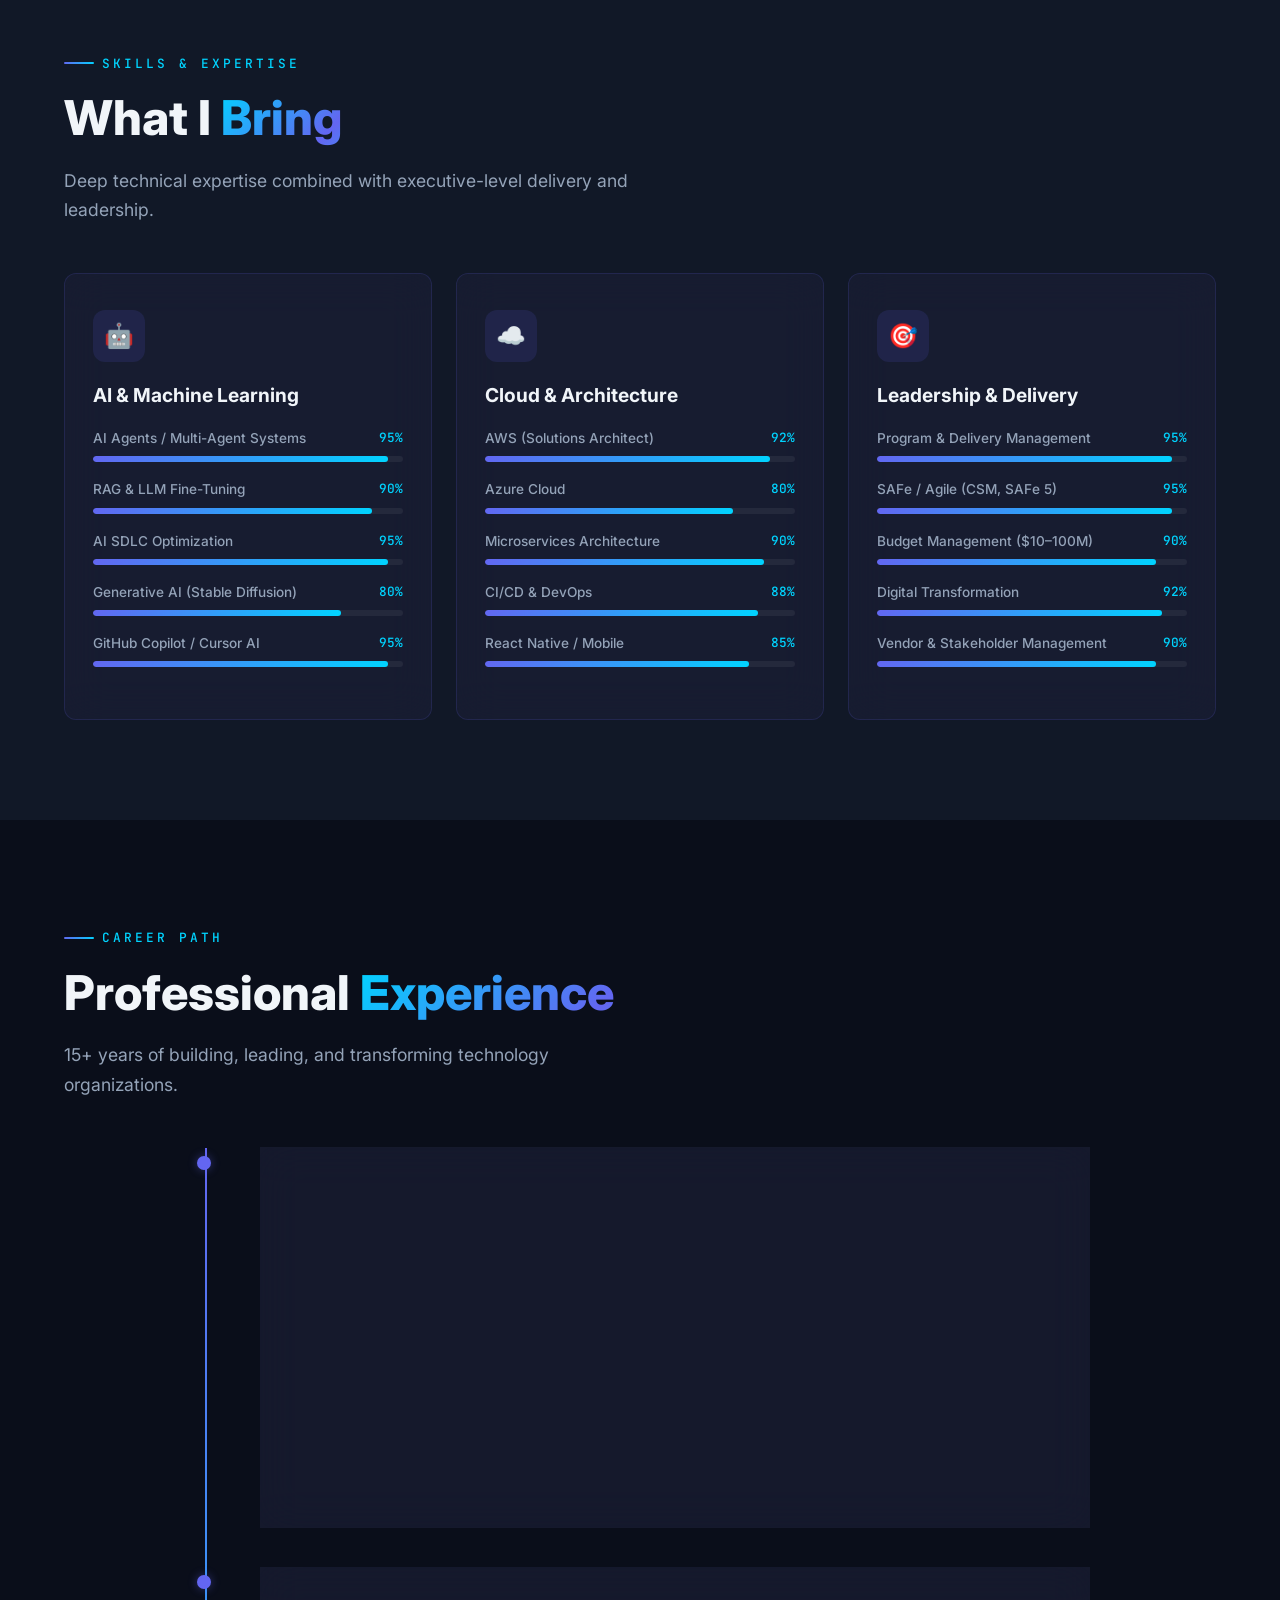
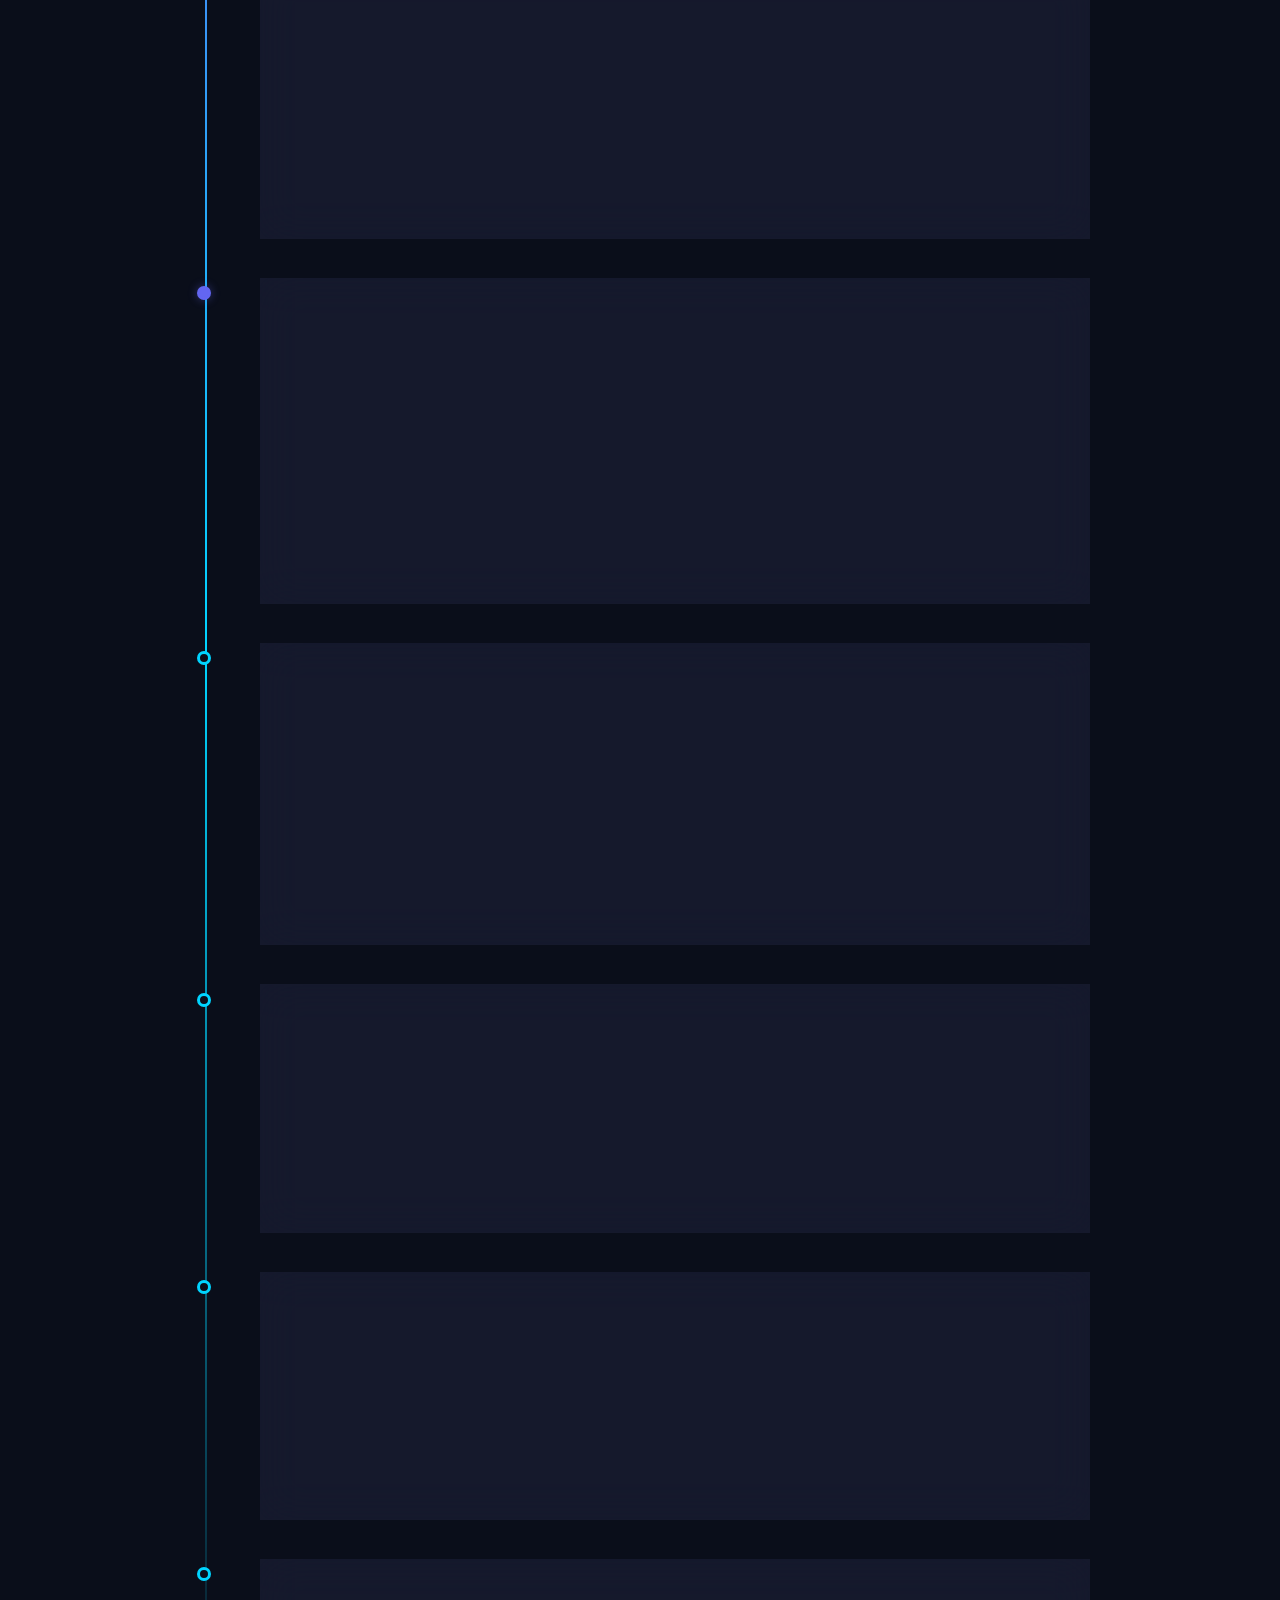
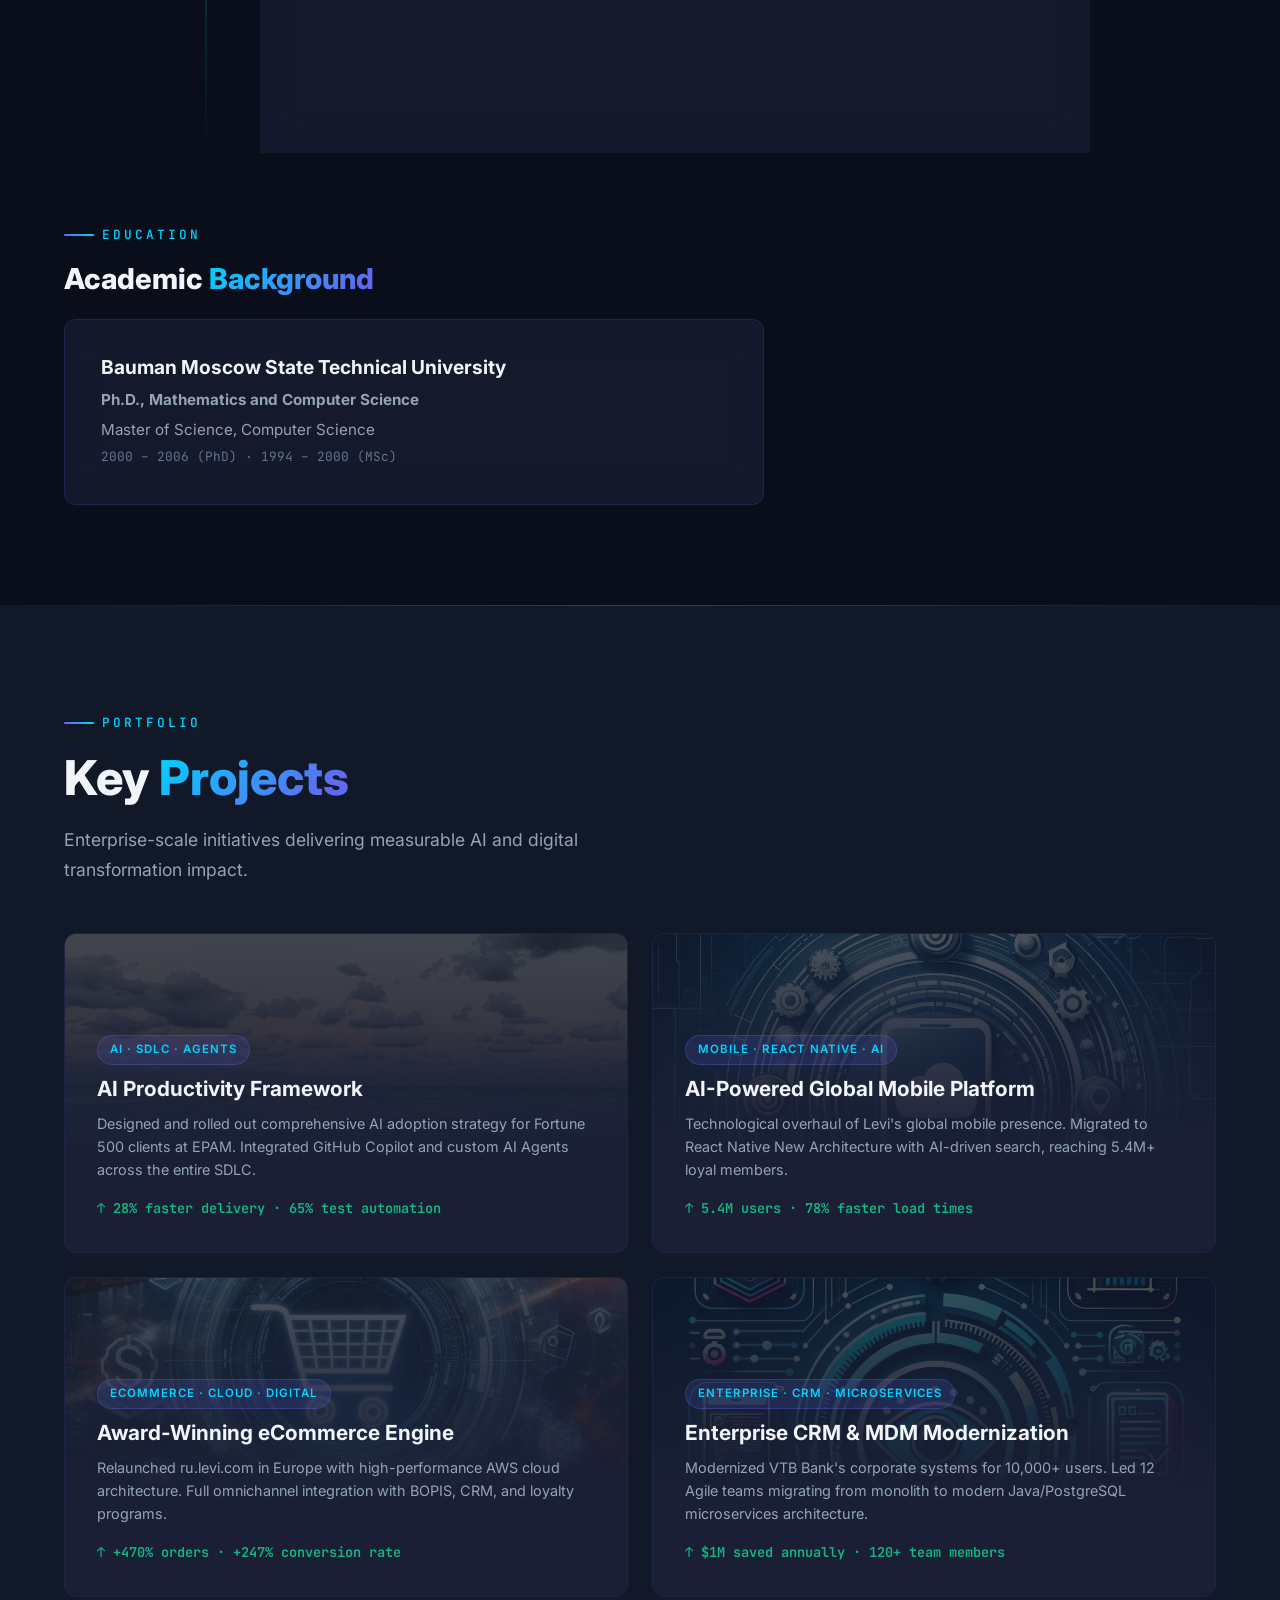
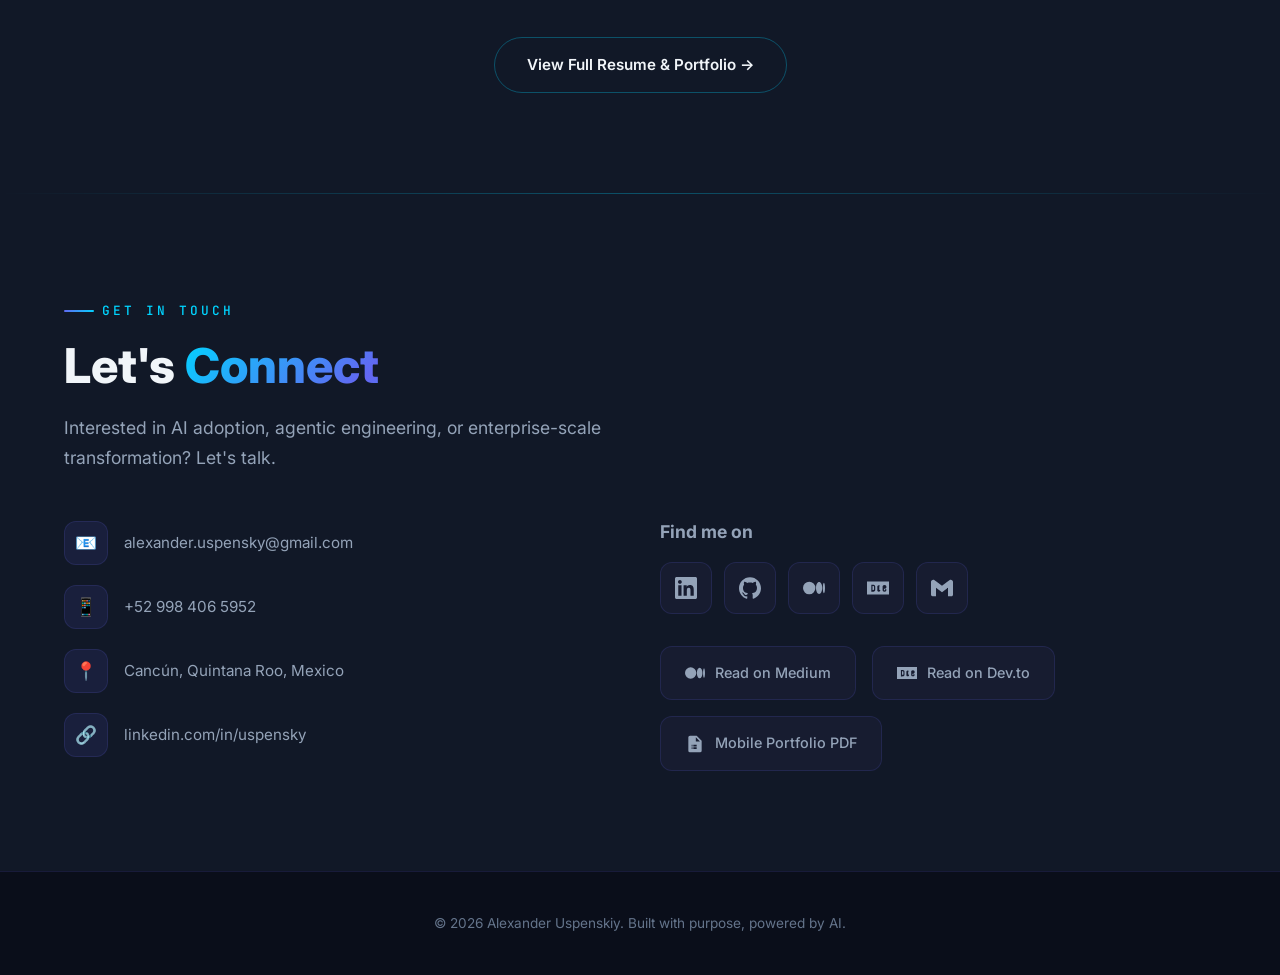
==== commit 84abf732: "AI-centric portfolio redesign - Rewrite index.html: dark-mode, particle animation hero, glassmorphis" ====
--- a/index.html
+++ b/index.html
@@ -1,855 +1,693 @@
-<!DOCTYPE HTML>
-
-<html>
+<!DOCTYPE html>
+<html lang="en">
 
 <head>
-	<title>Alex Uspenskiy Profile</title>
-	<meta charset="utf-8" />
-	<meta name="viewport" content="width=device-width, initial-scale=1, user-scalable=no" />
-	<link rel="stylesheet" href="assets/css/main.css" />
-	<link rel="icon" href="images/icon.jpg" type="image/jpeg" />
+	<meta charset="UTF-8">
+	<meta name="viewport" content="width=device-width, initial-scale=1.0">
+	<title>Alexander Uspenskiy — AI Agentic Engineering & Solutions Architect</title>
+	<meta name="description"
+		content="Alexander Uspenskiy, PhD — AI Agentic Engineering leader, Solutions Architect, and Delivery Director. Expert in AI Agents, RAG, LLM fine-tuning, and cloud-native architecture. 3x Cloud Certified (AWS, Azure).">
+	<meta name="keywords"
+		content="AI Agentic Engineering, AI Architect, Solutions Architect, AI Agents, RAG, LLM, SDLC, AWS, Azure, EPAM, Delivery Director">
+	<meta name="author" content="Alexander Uspenskiy">
+
+	<!-- Open Graph -->
+	<meta property="og:title" content="Alexander Uspenskiy — AI Agentic Engineering & Solutions Architect">
+	<meta property="og:description"
+		content="AI Agentic Engineering leader with 15+ years in digital transformation. Expert in multi-agent systems, RAG, and AI SDLC optimization.">
+	<meta property="og:type" content="website">
+	<meta property="og:url" content="https://alexander-uspenskiy.github.io">
+	<meta property="og:image" content="https://alexander-uspenskiy.github.io/images/avatar.jpg">
+
+	<!-- Favicon -->
+	<link rel="icon" href="images/icon.jpg" type="image/jpeg">
+
+	<!-- Styles -->
+	<link rel="stylesheet" href="assets/css/main.css">
 </head>
+
 <!-- Google tag (gtag.js) -->
 <script async src="https://www.googletagmanager.com/gtag/js?id=G-26LK8EK35B"></script>
 <script>
 	window.dataLayer = window.dataLayer || [];
 	function gtag() { dataLayer.push(arguments); }
 	gtag('js', new Date());
-
 	gtag('config', 'G-26LK8EK35B');
 </script>
 
-<body class="is-preload">
-
-	<!-- Header -->
-	<section id="header">
-		<header>
-			<span class="image avatar"><img src="images/avatar.jpg" alt="" /></span>
-			<h1 id="logo">Alex Uspenskiy</h1>
-			<p class="small-font">AI Programs | AI SDLC | Delivery and Program Director | AI/ML | Solutions Architect |
-				3 x Cloud Certified AWS, Azure | Agile Expert (SAFe, CSM) | eCommerce, Web, Mobile Apps </br>My
-				publications: <a href="https://alexander-uspenskiy.medium.com">alexander-uspenskiy.medium.com</a></p>
-		</header>
-		<nav id="nav">
-			<ul>
-				<li><a href="#one" class="active">About</a></li>
-				<li><a href="#two">My Experience</a></li>
-				<li><a href="#three">Projects and Services</a></li>
-				<li><a href="#four">Contact</a></li>
-			</ul>
-		</nav>
-		<footer>
-			<ul class="icons">
-
-				<li><a href="https://www.facebook.com/alexandre.uspenskiy" class="icon brands fa-facebook-f"><span
-							class="label">Facebook</span></a></li>
-
-				<li><a href="mailto:alexander.uspensky@gmail.com" class="icon solid fa-envelope"><span
-							class="label">Email</span></a></li>
-			</ul>
-		</footer>
+<body>
+
+	<!-- ======== Navigation ======== -->
+	<nav class="nav" id="nav">
+		<div class="container nav-inner">
+			<a href="#" class="nav-logo">
+				<span class="logo-icon">AU</span>
+				<span>Alex Uspenskiy</span>
+			</a>
+			<div class="nav-links" id="nav-links">
+				<a href="#about">About</a>
+				<a href="#expertise">Expertise</a>
+				<a href="#experience">Experience</a>
+				<a href="#projects">Projects</a>
+				<a href="#contact" class="nav-cta">Contact</a>
+			</div>
+			<button class="nav-toggle" id="nav-toggle" aria-label="Toggle navigation">
+				<span></span>
+				<span></span>
+				<span></span>
+			</button>
+		</div>
+	</nav>
+
+	<!-- ======== Hero Section ======== -->
+	<section class="hero" id="hero">
+		<canvas id="particle-canvas"></canvas>
+		<div class="hero-content container">
+			<div class="hero-badge">
+				<span class="pulse-dot"></span>
+				Open to AI Leadership Opportunities
+			</div>
+			<h1 class="hero-title">
+				<span class="gradient-text">AI Agentic</span><br>
+				Engineering
+			</h1>
+			<p class="hero-subtitle">
+				Proven IT leader with 15+ years driving AI adoption, multi-agent systems, and large-scale digital
+				transformation. PhD in Mathematics & Computer Science.
+			</p>
+
+			<div class="hero-metrics">
+				<div class="metric-card">
+					<span class="metric-value" data-counter="28" data-suffix="%">0%</span>
+					<span class="metric-label">Faster Delivery</span>
+				</div>
+				<div class="metric-card">
+					<span class="metric-value" data-counter="65" data-suffix="%">0%</span>
+					<span class="metric-label">Test Automation</span>
+				</div>
+				<div class="metric-card">
+					<span class="metric-value" data-counter="32" data-suffix="%">0%</span>
+					<span class="metric-label">Coding Speed</span>
+				</div>
+				<div class="metric-card">
+					<span class="metric-value" data-counter="120" data-suffix="+">0</span>
+					<span class="metric-label">Team Members Led</span>
+				</div>
+			</div>
+
+			<div class="hero-actions">
+				<a href="#projects" class="btn btn-primary">View Portfolio</a>
+				<a href="#contact" class="btn btn-ghost">Get in Touch</a>
+			</div>
+		</div>
+		<div class="scroll-indicator">
+			<span>Scroll</span>
+			<div class="arrow"></div>
+		</div>
 	</section>
 
-	<!-- Wrapper -->
-	<div id="wrapper">
-
-		<!-- Main -->
-		<div id="main">
-
-			<!-- One -->
-			<section id="one">
-				<div class="image main" data-position="center">
-					<img src="images/banner.jpeg" alt="" />
-				</div>
-				<div class="container">
-					<header class="major">
-						<h2>Alex Uspenskiy</h2>
-						About me
-					</header></br>
-
-					</header>
-					<p>Hi, my name is Alexander Uspenskiy. I am a proven IT leader with a track record of driving and
-						delivering successful large-scale projects and programs in AI Adoption (GitHub Copilot, Cursor,
-						AI Agents), e-commerce, ERP, CRM, and digital transformation. Defined and implemented strategic
-						product roadmaps, built and led high-performing teams, and delivered measurable results. Skilled
-						communicator and facilitator adept at managing complex $10-100 million dollar projects from
-						inception to implementation. Certified Agile expert (CSM, SAFe). Certified Cloud Architect (AWS,
-						Azure). Additional expertise includes:
-					<table style="border-collapse: collapse; width: 100%; background-color: white;">
-						<tr>
-							<td style="border: none;">
-								<ul>
-									<li>AI Adoption & Delivery</li>
-									<li>Enterprise scale Programs</li>
-									<li>Cloud Certified Architect (AWS, Azure)</li>
-									<li>Agile approach (CSM, SAFe 5.0)</li>
-									<li>Project Management</li>
-									<li>Budget Management</li>
-									<li>Vendor Management</li>
-									<li>Technical and Architect Management</li>
-									<li>Risk Management</li>
-								</ul>
-							</td>
-							<td style="border: none;">
-								<ul>
-									<li>Change Management</li>
-									<li>Release Management</li>
-									<li>Strategic Planning</li>
-									<li>Process Development</li>
-									<li>Relationship Management</li>
-									<li>Team Building</li>
-									<li>Problem Solving</li>
-								</ul>
-							</td>
-						</tr>
-					</table>
-					<style>
-						/* General styling for images in the div */
-						.banner-container {
-							display: flex;
-							justify-content: space-around;
-							/* Ensure even distribution of images */
-							align-items: flex-start;
-							/* Aligns the images vertically at the top */
-							flex-wrap: wrap;
-							/* Wrap the images when necessary */
-							gap: 10px;
-							/* Adds space between the images */
-						}
-
-						.banner-container div {
-							display: flex;
-							justify-content: center;
-							align-items: center;
-							flex-basis: 150px;
-							/* Ensures each image block takes equal space */
-						}
-
-						.banner-container img {
-							width: 150px;
-							height: 150px;
-						}
-
-						/* Responsive design for small screens */
-						@media screen and (max-width: 768px) {
-							.banner-container {
-								justify-content: space-evenly;
-								/* Distribute images evenly on smaller screens */
-								align-items: flex-start;
-								/* Aligns images vertically at the top */
-							}
-
-							.banner-container img {
-								width: 120px;
-								height: 120px;
-								/* Reduce size for tablets */
-							}
-						}
-
-						/* Further reduce size for very small screens like phones */
-						@media screen and (max-width: 480px) {
-							.banner-container {
-								justify-content: space-evenly;
-								/* Ensure images are well distributed */
-								align-items: flex-start;
-								/* Align images vertically on small screens */
-							}
-
-							.banner-container img {
-								width: 100px;
-								height: 100px;
-								/* Reduce size for phones */
-							}
-						}
-					</style>
-
-
-
-					<div class="banner-container">
-						<div>
-							<img src="images/AWS_Pract.png" alt="AWS Certified Practitioner banner">
-						</div>
-						<div>
-							<img src="images/solution_archtect.png" alt="AWS Certified Architect banner">
-						</div>
-						<div>
-							<img src="images/Safe_bage_300px.png" alt="SAFe">
-						</div>
-						<div>
-							<img src="images/Azure.png" alt="Azure">
-						</div>
-						<div>
+	<!-- ======== About Section ======== -->
+	<section class="about" id="about">
+		<div class="container">
+			<div class="about-grid">
+				<div class="about-photo-wrapper reveal">
+					<img src="images/avatar.jpg" alt="Alexander Uspenskiy" class="about-photo">
+				</div>
+				<div class="reveal reveal-delay-1">
+					<span class="section-label">About Me</span>
+					<h2 class="section-title">Building the Future with <span class="gradient-text">AI Agents</span>
+					</h2>
+					<p class="about-bio">
+						Hi, I'm <strong>Alexander Uspenskiy, PhD</strong> — an AI Agentic Engineering leader currently
+						at <strong>EPAM Systems</strong>, where I architect and deploy AI Agents across the entire
+						software development lifecycle. I specialize in <strong>multi-agent systems, RAG, LLM
+							fine-tuning</strong>, and enterprise-scale AI adoption.
+					</p>
+					<p class="about-bio">
+						With 15+ years leading teams of 120+ people and managing $10–100M budgets, I've driven
+						transformative results at <strong>Levi Strauss & Co.</strong>,
+						<strong>Dell Technologies</strong>, <strong>VTB Bank</strong>, and <strong>Mary Kay
+							Inc.</strong> — from award-winning eCommerce platforms to global mobile apps reaching 5.4M+
+						users.
+					</p>
+					<div class="cert-badges">
+						<div class="cert-badge" title="AWS Solutions Architect">
+							<img src="images/solution_archtect.png" alt="AWS Solutions Architect">
+						</div>
+						<div class="cert-badge" title="AWS Cloud Practitioner">
+							<img src="images/AWS_Pract.png" alt="AWS Cloud Practitioner">
+						</div>
+						<div class="cert-badge" title="Microsoft Azure Fundamentals">
+							<img src="images/Azure.png" alt="Azure Fundamentals">
+						</div>
+						<div class="cert-badge" title="SAFe 5 Agilist">
+							<img src="images/Safe_bage_300px.png" alt="SAFe 5 Agilist">
+						</div>
+						<div class="cert-badge" title="Certified ScrumMaster">
 							<img src="images/csm.png" alt="CSM">
 						</div>
 					</div>
-
-
-
-
-
-				</div>
-			</section>
-
-			<!-- Two -->
-			<section id="two">
-				<div class="container">
-					<h3>My Experience</h3>
-					<a href="resume_portfolio_src.html" target="_blank">View/Print Latest Portfolio &
-						Resume</a></br></br>
-					<p>
-						<b>Delivery Manager - AI Programs</b>
-						<br>EPAM Systems
-						<br>Feb 2025 – Present
-					<ul>
-						<li><b>AI Adoption & Delivery:</b> Leading initiatives for AI Adoption (GitHub Copilot, Cursor,
-							etc.) and AI Agents implementation across a diverse client portfolio.</li>
-						<li><b>Productivity Metrics:</b> Developed advanced AI Productivity metrics and dashboards using
-							Jira, GitHub, GitLab, Azure DevOps, and GitHub Copilot to track and optimize delivery
-							efficiency.</li>
-						<li><b>SDLC Optimization:</b> Directed the rollout of "AI Run" services across the SDLC for
-							multiple clients, achieving:
-							<ul>
-								<li>28% reduction in User Story lead time.</li>
-								<li>65% reduction in Unit Test development time.</li>
-								<li>26% overall improvement in team productivity.</li>
-							</ul>
-						</li>
-						<li><b>AI Agents Deployment:</b> Successfully deployed AI Agents for BA, QA, Dev, and Doc,
-							resulting in 20-35% performance growth.</li>
-						<li><b>IoT & Cloud Strategy:</b> Managed IoT (digital twins) projects, improving deployment
-							frequency by 25% and reducing failure rates via AI Run framework.</li>
-						<li><b>Model Fine-Tuning:</b> Customizing and fine-tuning LLMs and Stable Diffusion models,
-							reducing inference time by 20%.</li>
-					</ul>
-					</p>
-					<hr>
-					<p>
-						<b>Independent Contractor - AI and Ecom Programs</b>
-						<br>Hesperis.ai
-						<br>May 2024 – Feb 2025
-					<ul>
-						<li>Leading strategic Agile initiatives and AI adoption for eCommerce projects, resulting in a
-							20% reduction in project delivery time and a 15% increase in customer satisfaction.</li>
-						<li>Orchestrating cloud implementation strategies and guiding development teams in adopting best
-							Agile practices for cloud-native solutions.</li>
-						<li>Establishing industry-leading development practices to elevate code quality and team
-							efficiency.</li>
-					</ul>
-					</p>
-					<hr>
-					<p>
-						<b>Senior Mobile App Engineering Manager / AI Enterprise Architect</b>
-						<br>Levi Strauss & Co.
-						<br>San Francisco Bay Area (Remote)
-						<br>October 2022 – May 2024
-					<ul>
-						<li>Managed personnel across a 30+ person distributed engineering team in the Americas and
-							India. Established and refined engineering best practices leading to improved performance,
-							reduced development cycles, and improved application quality.</li>
-						<li>Supervised the delivery of Mobile Apps for the US/CA and European regions, overseeing CI/CD
-							pipeline, managing releases, and handling distribution through the Apple Store and Google
-							Store.</li>
-						<li>Managed Levi’s Mobile application development and delivery on a bi-weekly cadence (LSM).
-						</li>
-						<li>Led initiatives for Mobile Front End Architecture, including the implementation of React
-							Native New Architecture.</li>
-						<li>Achieved significant performance enhancements, reducing app load time from 9 seconds to 2
-							seconds and decreasing page rendering time by 60%.</li>
-					</ul>
-
-
-
-					<b>Key Achievements:</b>
-					<ul>
-						<li>Enhanced user engagement metrics: increased the percentage of visitors opening the app and
-							reaching a Product Details Page by 25% in US/CA and 50% in Europe by implementing a new
-							search vendor.</li>
-						<li>Improved conversion metrics: increased the percentage of visitors adding items to the cart
-							by 10% for both US/CA and Europe.</li>
-						<li>Increased Loyal Membership acquisition and re-engagement, reaching 2.9M in US/CA and 2.5M in
-							Europe by changing the backend integration architecture.</li>
-						<li>Enhanced purchase frequency by 10% for US/CA by redesigning the cart page and optimizing UI.
-						</li>
-					</ul>
-					</p>
-					<p>
-						<b>Director of Information Technology</b>
-						<br>Levi Strauss & Co.
-						<br>October 2019 - September 2022
-						<br>
-					<ul>
-						<li>Led Digital Transformation in LS&Co Europe, managed full IT Portfolio, adopted Agile (SAFe
-							5.0) for cross-functional IT teams, local IT systems integrations to an ERP system, 3rd
-							party vendors management (outsourcing, SaaS, PaaS, IaaS solutions integrations etc.).</li>
-						<li>ERP including Apparel Mark & Tracing - implemented on time and budget, 100% integration with
-							global LS&Co systems (SAP).</li>
-						<li>ECOMM site ru.levi.com - new relaunch in 2020, award-winning site, traffic Y/Y +64.3%,
-							placed orders +470.3%, conversion rate +247%, high-performance cloud server architecture.
-						</li>
-						<li>CRM/Loyalty program - 500K+ new customers registration in 2021/22, full integration with
-							ECOMM and Retail operations.</li>
-						<li>OMNI channel projects - Find in Store, Loyalty integration (SaaS), Reserve Online Pickup in
-							Store.</li>
-						<li>Office Move (infrastructure) - Server room (3 full racks) and LAN moved in 3 months for
-							LS&Co office.</li>
-					</ul>
-					<b>Projects:</b>
-					<ul>
-						<li>ERP (FIN, WH, Logistics, Planning) implementation project.</li>
-						<li>ECOMM/OMNI - Online Prepayments, Personalization, Buy Online Pickup in Store.</li>
-						<li>Mobile Engagement Application (including ECOMM, Loyalty, Discovery cards, and more).</li>
-					</ul>
-					<b>Processes:</b> Agile/SAFe process implementation for IT projects.
-					</p>
-					<hr>
-
-					<p>
-						<b>Delivery Director / Enterprise Architect</b>
-						<br>VTB Bank
-						<br>August 2018 – August 2019
-						<br>
-					<ul>
-						<li>Spearheaded the development and support of VTB bank's Corporate Business CRM and MDM
-							systems, leading 12 cross-functional Agile teams (120+ personnel) to deliver solutions for
-							10,000+ internal users. Technology stack: Python, Java, C#, MS Project, Jira, Confluence,
-							ELK Stack.</li>
-						<li>Delivered new features: Implemented more than 10 vital features for CRM and MDM
-							applications, enhancing business functionality and streamlining operator workflows.</li>
-						<li>Increased operational efficiency: Streamlined development processes through the successful
-							implementation of a new SDLC (JIRA, Confluence, etc.), aligning with the global bank
-							initiative, resulting in a 10% reduction (USD $1M) in annual outsourcing costs through open
-							tender negotiations.</li>
-						<li>Enhanced technological capabilities: Led the migration to a modern technology stack (Java,
-							PostgreSQL, React, etc.), enabling future scalability and improved user experience.</li>
-						<li>Optimized team structure: Established a two-stream Agile model with 12 cross-functional
-							teams (PO, BA, QA, DEV) to ensure efficient project delivery aligned with business needs.
-						</li>
-					</ul>
-					</p>
-
-					<p>
-						<b>Applications Development Manager/Achitect</b>
-						<br>Mary Kay Inc.
-						<br>August 2017 - August 2018
-						<br>
-					<ul>
-						<li>Offered technical leadership and supervised IT operations. Designed and implemented the IT
-							development process to align with the company’s strategic goals.</li>
-						<li>Accountable for overseeing the overall management and performance of teams, including
-							third-party resources. Integrations to an ERP system. Tech stack: Shopify, Salsify, SAP B1,
-							Salesforce.</li>
-					</ul>
-					</p>
-					<hr>
-
-					<p>
-						<b>Applications Development Manager</b>
-						<br>Mary Kay Inc.
-						<br>January 2008 - August 2017
-						<br>
-					<ul>
-						<li>Recruited to provide technical leadership and manage IT activities around the Europe region.
-							Developed and implemented the IT development process in order to support the company’s
-							strategic objectives.</li>
-						<li>Achievements: TOP 10 E-Commerce platform developed and deployed to USA, LA and EMEA markets.
-							Implementation and integrations to an ERP system (Europe market).</li>
-						<li>3rd party vendors management (outsourcing, integration solutions).</li>
-						<li>10+ successfully implemented global projects related to E-Commerce, Mobile, Warehouse
-							Management, and E-Business applications for the Europe and US region.</li>
-						<li>Strong distributed IT team of 50+ developers worldwide (US, Ukraine, Mexico, China, Korea,
-							Russia).</li>
-						<li>Trust and great relationship between the head office and CoE IT Team.</li>
-					</ul>
-					</p>
-					<hr>
-
-					<p>
-						<b>Development Team Leader</b>
-						<br>Dell Computers.
-						<br>June 2003 - January 2008
-						<br>
-					<ul>
-						<li>Led distributed development teams across multiple DELL US/EMEA projects. Completed five big
-							E-Commerce Enterprise projects.</li>
-					</ul>
-					</p>
-					<hr>
-
-					<h4>Education</h4>
-					<p>
-						<b>Bauman Moscow State Technical University</b>
-						<br>Ph.D., Mathematics and Computer Science · (2000 - 2006)
-						<br>Master, Computer Science · (1994 - 2000)
-					</p>
-				</div>
-			</section>
-
-			<!-- Three -->
-			<section id="three">
-				<div class="container">
-					<h3>My main projects</h3>
-					<p>Enterprise software development</p>
-					<div class="features">
-						<article>
-							<a href="#" class="image"><img src="images/banner.jpeg" alt=""
-									style="width: 200px; height: 200px;" /></a>
-							<div class="inner">
-								<h4>AI SDLC & Adoption Framework</h4>
-								<p>Directed AI Run services rollout at EPAM. Achieved 28% reduction in lead time and 65%
-									reduction in unit test development time using GitHub Copilot and AI Agents.</p>
+				</div>
+			</div>
+		</div>
+	</section>
+
+	<!-- ======== Expertise Section ======== -->
+	<section class="expertise" id="expertise">
+		<div class="container">
+			<div class="reveal">
+				<span class="section-label">Skills & Expertise</span>
+				<h2 class="section-title">What I <span class="gradient-text">Bring</span></h2>
+				<p class="section-subtitle">Deep technical expertise combined with executive-level delivery and
+					leadership.</p>
+			</div>
+
+			<div class="expertise-grid">
+				<!-- AI & ML -->
+				<div class="glass-card expertise-card reveal reveal-delay-1">
+					<div class="expertise-icon">🤖</div>
+					<h3>AI & Machine Learning</h3>
+					<div class="skill-item">
+						<div class="skill-header">
+							<span class="skill-name">AI Agents / Multi-Agent Systems</span>
+							<span class="skill-percent">95%</span>
+						</div>
+						<div class="skill-bar">
+							<div class="skill-fill" data-width="95%"></div>
+						</div>
+					</div>
+					<div class="skill-item">
+						<div class="skill-header">
+							<span class="skill-name">RAG & LLM Fine-Tuning</span>
+							<span class="skill-percent">90%</span>
+						</div>
+						<div class="skill-bar">
+							<div class="skill-fill" data-width="90%"></div>
+						</div>
+					</div>
+					<div class="skill-item">
+						<div class="skill-header">
+							<span class="skill-name">AI SDLC Optimization</span>
+							<span class="skill-percent">95%</span>
+						</div>
+						<div class="skill-bar">
+							<div class="skill-fill" data-width="95%"></div>
+						</div>
+					</div>
+					<div class="skill-item">
+						<div class="skill-header">
+							<span class="skill-name">Generative AI (Stable Diffusion)</span>
+							<span class="skill-percent">80%</span>
+						</div>
+						<div class="skill-bar">
+							<div class="skill-fill" data-width="80%"></div>
+						</div>
+					</div>
+					<div class="skill-item">
+						<div class="skill-header">
+							<span class="skill-name">GitHub Copilot / Cursor AI</span>
+							<span class="skill-percent">95%</span>
+						</div>
+						<div class="skill-bar">
+							<div class="skill-fill" data-width="95%"></div>
+						</div>
+					</div>
+				</div>
+
+				<!-- Cloud & Architecture -->
+				<div class="glass-card expertise-card reveal reveal-delay-2">
+					<div class="expertise-icon">☁️</div>
+					<h3>Cloud & Architecture</h3>
+					<div class="skill-item">
+						<div class="skill-header">
+							<span class="skill-name">AWS (Solutions Architect)</span>
+							<span class="skill-percent">92%</span>
+						</div>
+						<div class="skill-bar">
+							<div class="skill-fill" data-width="92%"></div>
+						</div>
+					</div>
+					<div class="skill-item">
+						<div class="skill-header">
+							<span class="skill-name">Azure Cloud</span>
+							<span class="skill-percent">80%</span>
+						</div>
+						<div class="skill-bar">
+							<div class="skill-fill" data-width="80%"></div>
+						</div>
+					</div>
+					<div class="skill-item">
+						<div class="skill-header">
+							<span class="skill-name">Microservices Architecture</span>
+							<span class="skill-percent">90%</span>
+						</div>
+						<div class="skill-bar">
+							<div class="skill-fill" data-width="90%"></div>
+						</div>
+					</div>
+					<div class="skill-item">
+						<div class="skill-header">
+							<span class="skill-name">CI/CD & DevOps</span>
+							<span class="skill-percent">88%</span>
+						</div>
+						<div class="skill-bar">
+							<div class="skill-fill" data-width="88%"></div>
+						</div>
+					</div>
+					<div class="skill-item">
+						<div class="skill-header">
+							<span class="skill-name">React Native / Mobile</span>
+							<span class="skill-percent">85%</span>
+						</div>
+						<div class="skill-bar">
+							<div class="skill-fill" data-width="85%"></div>
+						</div>
+					</div>
+				</div>
+
+				<!-- Leadership -->
+				<div class="glass-card expertise-card reveal reveal-delay-3">
+					<div class="expertise-icon">🎯</div>
+					<h3>Leadership & Delivery</h3>
+					<div class="skill-item">
+						<div class="skill-header">
+							<span class="skill-name">Program & Delivery Management</span>
+							<span class="skill-percent">95%</span>
+						</div>
+						<div class="skill-bar">
+							<div class="skill-fill" data-width="95%"></div>
+						</div>
+					</div>
+					<div class="skill-item">
+						<div class="skill-header">
+							<span class="skill-name">SAFe / Agile (CSM, SAFe 5)</span>
+							<span class="skill-percent">95%</span>
+						</div>
+						<div class="skill-bar">
+							<div class="skill-fill" data-width="95%"></div>
+						</div>
+					</div>
+					<div class="skill-item">
+						<div class="skill-header">
+							<span class="skill-name">Budget Management ($10–100M)</span>
+							<span class="skill-percent">90%</span>
+						</div>
+						<div class="skill-bar">
+							<div class="skill-fill" data-width="90%"></div>
+						</div>
+					</div>
+					<div class="skill-item">
+						<div class="skill-header">
+							<span class="skill-name">Digital Transformation</span>
+							<span class="skill-percent">92%</span>
+						</div>
+						<div class="skill-bar">
+							<div class="skill-fill" data-width="92%"></div>
+						</div>
+					</div>
+					<div class="skill-item">
+						<div class="skill-header">
+							<span class="skill-name">Vendor & Stakeholder Management</span>
+							<span class="skill-percent">90%</span>
+						</div>
+						<div class="skill-bar">
+							<div class="skill-fill" data-width="90%"></div>
+						</div>
+					</div>
+				</div>
+			</div>
+		</div>
+	</section>
+
+	<!-- ======== Experience Timeline ======== -->
+	<section class="experience" id="experience">
+		<div class="container">
+			<div class="reveal">
+				<span class="section-label">Career Path</span>
+				<h2 class="section-title">Professional <span class="gradient-text">Experience</span></h2>
+				<p class="section-subtitle">15+ years of building, leading, and transforming technology organizations.
+				</p>
+			</div>
+
+			<div class="timeline">
+				<!-- EPAM -->
+				<div class="timeline-item ai-role reveal">
+					<div class="timeline-dot"></div>
+					<div class="glass-card timeline-card">
+						<div class="timeline-header">
+							<div>
+								<div class="timeline-role">AI Agentic Engineering / AI Architect
+									<span class="ai-badge">🤖 AI</span>
+								</div>
+								<div class="timeline-company">EPAM Systems</div>
 							</div>
-						</article>
-
-						<article>
-							<a href="#" class="image"><img src="images/mobile.jpg" alt=""
-									style="width: 200px; height: 200px;" /></a>
-							<div class="inner">
-								<h4>Global Mobile Applications</h4>
-								<p>Led Levi’s Mobile App delivery for US/CA and Europe. Migrated to React Native New
-									Architecture, reducing load times by 70% and scaling to 5.4M+ loyal members.</p>
-								<a href="/assets/Docs/Alex_Uspenskiy_Mobile_Portfolio.pdf">Portfolio PDF</a>
+							<span class="timeline-date">Feb 2025 – Present</span>
+						</div>
+						<ul class="timeline-bullets">
+							<li><strong>AI Adoption Lead:</strong> Directing AI Agent deployment (BA, QA, Dev, Doc)
+								across Fortune 500 client portfolios, achieving 20–35% performance growth.</li>
+							<li><strong>SDLC Optimization:</strong> Rolled out "AI Run" services — 28% reduction in
+								lead time, 65% reduction in unit test time, 32% reduction in coding time.</li>
+							<li><strong>AI Productivity Metrics:</strong> Built dashboards using Jira, GitHub, GitLab,
+								Azure DevOps, and GitHub Copilot analytics to optimize delivery efficiency.</li>
+							<li><strong>LLM Fine-Tuning:</strong> Customizing LLMs and Stable Diffusion models for
+								project-specific needs, reducing inference time by 20%.</li>
+							<li><strong>IoT & Digital Twins:</strong> Managing IoT projects, improving deployment
+								frequency by 25% via AI Run framework.</li>
+						</ul>
+					</div>
+				</div>
+
+				<!-- Hesperis -->
+				<div class="timeline-item ai-role reveal">
+					<div class="timeline-dot"></div>
+					<div class="glass-card timeline-card">
+						<div class="timeline-header">
+							<div>
+								<div class="timeline-role">Independent Contractor — AI & eCommerce
+									<span class="ai-badge">🤖 AI</span>
+								</div>
+								<div class="timeline-company">Hesperis.ai</div>
 							</div>
-						</article>
-
-						<article>
-							<a href="#" class="image"><img src="images/ecomm.jpg" alt=""
-									style="width: 200px; height: 200px;" /></a>
-							<div class="inner">
-								<h4>Award-winning eCommerce</h4>
-								<p>Relaunched ru.levi.com in Europe. Achieved +470% orders growth and +247% conversion
-									rate through high-performance AWS cloud architecture.</p>
+							<span class="timeline-date">May 2024 – Feb 2025</span>
+						</div>
+						<ul class="timeline-bullets">
+							<li>Led strategic Agile initiatives and AI adoption for eCommerce, resulting in 20%
+								reduction in delivery time and 15% increase in customer satisfaction.</li>
+							<li>Orchestrated cloud implementation strategies and guided teams in adopting best practices
+								for cloud-native AI solutions.</li>
+							<li>Established industry-leading development practices to elevate code quality and team
+								efficiency.</li>
+						</ul>
+					</div>
+				</div>
+
+				<!-- Levi's - Mobile -->
+				<div class="timeline-item ai-role reveal">
+					<div class="timeline-dot"></div>
+					<div class="glass-card timeline-card">
+						<div class="timeline-header">
+							<div>
+								<div class="timeline-role">Sr. Mobile Engineering Manager / AI Architect
+									<span class="ai-badge">🤖 AI</span>
+								</div>
+								<div class="timeline-company">Levi Strauss & Co.</div>
 							</div>
-						</article>
-
-						<article>
-							<a href="#" class="image"><img src="images/ent_apps.jpg" alt=""
-									style="width: 200px; height: 200px;" /></a>
-							<div class="inner">
-								<h4>Enterprise CRM & MDM</h4>
-								<p>Led transformation of VTB Bank’s corporate systems for 10,000+ users. Migrated to
-									modern Java/PostgreSQL stack and saved $1M in annual costs.</p>
+							<span class="timeline-date">Oct 2022 – May 2024</span>
+						</div>
+						<ul class="timeline-bullets">
+							<li><strong>Global Mobile Delivery:</strong> Managed 30+ person distributed team across
+								Americas and India. Reduced app load time from 9s → 2s.</li>
+							<li><strong>React Native Modernization:</strong> Led Mobile Front End Architecture overhaul,
+								including React Native New Architecture rollout.</li>
+							<li><strong>Growth Impact:</strong> Increased loyalty membership to 5.4M+ users;
+								+25% visitor-to-PDP rate in US/CA, +50% in Europe.</li>
+							<li><strong>AI-Driven Search:</strong> Integrated AI-powered search, boosting cart-add rate
+								by 10% across all markets.</li>
+						</ul>
+					</div>
+				</div>
+
+				<!-- Levi's - Director -->
+				<div class="timeline-item reveal">
+					<div class="timeline-dot"></div>
+					<div class="glass-card timeline-card">
+						<div class="timeline-header">
+							<div>
+								<div class="timeline-role">Director of Information Technology</div>
+								<div class="timeline-company">Levi Strauss & Co.</div>
 							</div>
-						</article>
-
-					</div>
-
-					<h3>My Services</h3>
-					<p>Enterprise software development</p>
-					<div class="features">
-						<article>
-							<a href="#" class="image"><img src="images/banner.jpeg" alt=""
-									style="width: 200px; height: 200px;" /></a>
-							<div class="inner">
-								<h4>AI Adoption & Delivery Consulting</h4>
-								<p>AI Strategy, GitHub Copilot rollout, AI Agents, AI SDLC optimization, LLM
-									integration, and productivity metrics.</p>
+							<span class="timeline-date">Oct 2019 – Sep 2022</span>
+						</div>
+						<ul class="timeline-bullets">
+							<li><strong>Digital Transformation:</strong> Led full IT Portfolio in Europe, adopted SAFe
+								5.0 for cross-functional IT teams, managed ERP/SAP implementation.</li>
+							<li><strong>Award-Winning eCommerce:</strong> Relaunched ru.levi.com — +470% orders growth,
+								+247% conversion rate, high-performance cloud architecture.</li>
+							<li><strong>CRM/Loyalty:</strong> 500K+ new customer registrations in 2021/22, full
+								integration with eComm and retail operations.</li>
+							<li><strong>Omnichannel:</strong> Implemented BOPIS, ROPIS, Find in Store, and loyalty
+								integration services.</li>
+						</ul>
+					</div>
+				</div>
+
+				<!-- VTB -->
+				<div class="timeline-item reveal">
+					<div class="timeline-dot"></div>
+					<div class="glass-card timeline-card">
+						<div class="timeline-header">
+							<div>
+								<div class="timeline-role">Delivery Director / Enterprise Architect</div>
+								<div class="timeline-company">VTB Bank</div>
 							</div>
-						</article>
-
-						<article>
-							<a href="#" class="image"><img src="images/mobile.jpg" alt=""
-									style="width: 200px; height: 200px;" /></a>
-							<div class="inner">
-								<h4>Enterprise Mobile App Consulting</h4>
-								<p>Global Architecture, Frontend/Backend (API, GraphQL), Agile Development, Process
-									Development</p>
-
+							<span class="timeline-date">Aug 2018 – Aug 2019</span>
+						</div>
+						<ul class="timeline-bullets">
+							<li>Led 12 cross-functional Agile teams (120+ personnel) delivering CRM and MDM systems for
+								10,000+ internal users.</li>
+							<li>Migrated to modern Java/PostgreSQL/React stack, enabling future scalability.</li>
+							<li>Saved $1M annually through optimized vendor negotiations and streamlined SDLC.</li>
+						</ul>
+					</div>
+				</div>
+
+				<!-- Mary Kay -->
+				<div class="timeline-item reveal">
+					<div class="timeline-dot"></div>
+					<div class="glass-card timeline-card">
+						<div class="timeline-header">
+							<div>
+								<div class="timeline-role">Applications Development Manager / Architect</div>
+								<div class="timeline-company">Mary Kay Inc.</div>
 							</div>
-						</article>
-
-						<article>
-							<a href="#" class="image"><img src="images/ecomm.jpg" alt=""
-									style="width: 200px; height: 200px;" /></a>
-							<div class="inner">
-								<h4>eCommerce Consulting</h4>
-								<p>Enterprise Architecture, Frontend/Backend, Agile Development, Process Development
-								</p>
+							<span class="timeline-date">Jan 2008 – Aug 2018</span>
+						</div>
+						<ul class="timeline-bullets">
+							<li>Technical leadership across Europe region. Built and managed 50+ person distributed team
+								across US, Ukraine, Mexico, China, Korea.</li>
+							<li>Delivered TOP 10 eCommerce platform to USA, LATAM, and EMEA markets.</li>
+							<li>10+ successfully implemented global projects in eCommerce, Mobile, WMS, and
+								E-Business applications.</li>
+						</ul>
+					</div>
+				</div>
+
+				<!-- Dell -->
+				<div class="timeline-item reveal">
+					<div class="timeline-dot"></div>
+					<div class="glass-card timeline-card">
+						<div class="timeline-header">
+							<div>
+								<div class="timeline-role">Development Team Leader</div>
+								<div class="timeline-company">Dell Technologies</div>
 							</div>
-						</article>
-
-						<article>
-							<a href="#" class="image"><img src="images/ent_apps.jpg" alt=""
-									style="width: 200px; height: 200px;" /></a>
-							<div class="inner">
-								<h4>ERP, WMS, CRM, Loyalty implementation expertise</h4>
-								<p>Enterprise apps implementation</p>
-							</div>
-						</article>
-
-					</div>
-				</div>
-			</section>
-
-			<!-- Four -->
-			<section id="four">
-				<div class="container">
-					<h3>Contact Me</h3>
-					<p>LinkedIn: <a href="https://linkedin.com/in/uspensky">linkedin.com/in/uspensky</a></br>
-						Phone: +52 998 406 5952 (Mobile)</br>
-						Address: Cancun, Mexico, Quintana Roo</br>
-						Email: <a href="mailto:alexander.uspensky@gmail.com">alexander.uspensky@gmail.com</a></br>
-						Publications: <a href="alexander-uspenskiy.medium.com">alexander-uspenskiy.medium.com</a></br>
-						GitHub: <a
-							href="https://github.com/alexander-uspenskiy">https://github.com/alexander-uspenskiy</a>
-					</p>
-
-
-				</div>
-
-
-			</section>
-
-			<!-- Five -->
-			<!--     Corris Hello!    CorrisBranch Edition!
-							<section id="five">
-								<div class="container">
-									<h3>Elements</h3>
-
-									<section>
-										<h4>Text</h4>
-										<p>This is <b>bold</b> and this is <strong>strong</strong>. This is <i>italic</i> and this is <em>emphasized</em>.
-										This is <sup>superscript</sup> text and this is <sub>subscript</sub> text.
-										This is <u>underlined</u> and this is code: <code>for (;;) { ... }</code>. Finally, <a href="#">this is a link</a>.</p>
-										<hr />
-										<header>
-											<h4>Heading with a Subtitle</h4>
-											<p>Lorem ipsum dolor sit amet nullam id egestas urna aliquam</p>
-										</header>
-										<p>Nunc lacinia ante nunc ac lobortis. Interdum adipiscing gravida odio porttitor sem non mi integer non faucibus ornare mi ut ante amet placerat aliquet. Volutpat eu sed ante lacinia sapien lorem accumsan varius montes viverra nibh in adipiscing blandit tempus accumsan.</p>
-										<header>
-											<h5>Heading with a Subtitle</h5>
-											<p>Lorem ipsum dolor sit amet nullam id egestas urna aliquam</p>
-										</header>
-										<p>Nunc lacinia ante nunc ac lobortis. Interdum adipiscing gravida odio porttitor sem non mi integer non faucibus ornare mi ut ante amet placerat aliquet. Volutpat eu sed ante lacinia sapien lorem accumsan varius montes viverra nibh in adipiscing blandit tempus accumsan.</p>
-										<hr />
-										<h2>Heading Level 2</h2>
-										<h3>Heading Level 3</h3>
-										<h4>Heading Level 4</h4>
-										<h5>Heading Level 5</h5>
-										<h6>Heading Level 6</h6>
-										<hr />
-										<h5>Blockquote</h5>
-										<blockquote>Fringilla nisl. Donec accumsan interdum nisi, quis tincidunt felis sagittis eget tempus euismod. Vestibulum ante ipsum primis in faucibus vestibulum. Blandit adipiscing eu felis iaculis volutpat ac adipiscing accumsan faucibus. Vestibulum ante ipsum primis in faucibus lorem ipsum dolor sit amet nullam adipiscing eu felis.</blockquote>
-										<h5>Preformatted</h5>
-										<pre><code>i = 0;
-
-while (!deck.isInOrder()) {
-    print 'Iteration ' + i;
-    deck.shuffle();
-    i++;
-}
-
-print 'It took ' + i + ' iterations to sort the deck.';</code></pre>
-									</section>
-
-									<section>
-										<h4>Lists</h4>
-										<div class="row">
-											<div class="col-6 col-12-xsmall">
-												<h5>Unordered</h5>
-												<ul>
-													<li>Dolor pulvinar etiam magna etiam.</li>
-													<li>Sagittis adipiscing lorem eleifend.</li>
-													<li>Felis enim feugiat dolore viverra.</li>
-												</ul>
-												<h5>Alternate</h5>
-												<ul class="alt">
-													<li>Dolor pulvinar etiam magna etiam.</li>
-													<li>Sagittis adipiscing lorem eleifend.</li>
-													<li>Felis enim feugiat dolore viverra.</li>
-												</ul>
-											</div>
-											<div class="col-6 col-12-xsmall">
-												<h5>Ordered</h5>
-												<ol>
-													<li>Dolor pulvinar etiam magna etiam.</li>
-													<li>Etiam vel felis at lorem sed viverra.</li>
-													<li>Felis enim feugiat dolore viverra.</li>
-													<li>Dolor pulvinar etiam magna etiam.</li>
-													<li>Etiam vel felis at lorem sed viverra.</li>
-													<li>Felis enim feugiat dolore viverra.</li>
-												</ol>
-												<h5>Icons</h5>
-												<ul class="icons">
-													<li><a href="#" class="icon brands fa-twitter"><span class="label">Twitter</span></a></li>
-													<li><a href="#" class="icon brands fa-facebook-f"><span class="label">Facebook</span></a></li>
-													<li><a href="#" class="icon brands fa-instagram"><span class="label">Instagram</span></a></li>
-													<li><a href="#" class="icon brands fa-github"><span class="label">Github</span></a></li>
-													<li><a href="#" class="icon brands fa-dribbble"><span class="label">Dribbble</span></a></li>
-													<li><a href="#" class="icon brands fa-tumblr"><span class="label">Tumblr</span></a></li>
-												</ul>
-											</div>
-										</div>
-										<h5>Actions</h5>
-										<ul class="actions">
-											<li><a href="#" class="button primary">Default</a></li>
-											<li><a href="#" class="button">Default</a></li>
-											<li><a href="#" class="button alt">Default</a></li>
-										</ul>
-										<ul class="actions small">
-											<li><a href="#" class="button primary small">Small</a></li>
-											<li><a href="#" class="button small">Small</a></li>
-											<li><a href="#" class="button alt small">Small</a></li>
-										</ul>
-										<div class="row">
-											<div class="col-3 col-6-medium col-12-xsmall">
-												<ul class="actions stacked">
-													<li><a href="#" class="button primary">Default</a></li>
-													<li><a href="#" class="button">Default</a></li>
-													<li><a href="#" class="button alt">Default</a></li>
-												</ul>
-											</div>
-											<div class="col-3 col-6 col-12-xsmall">
-												<ul class="actions stacked">
-													<li><a href="#" class="button primary small">Small</a></li>
-													<li><a href="#" class="button small">Small</a></li>
-													<li><a href="#" class="button alt small">Small</a></li>
-												</ul>
-											</div>
-											<div class="col-3 col-6-medium col-12-xsmall">
-												<ul class="actions stacked">
-													<li><a href="#" class="button primary fit">Default</a></li>
-													<li><a href="#" class="button fit">Default</a></li>
-													<li><a href="#" class="button alt fit">Default</a></li>
-												</ul>
-											</div>
-											<div class="col-3 col-6-medium col-12-xsmall">
-												<ul class="actions stacked">
-													<li><a href="#" class="button primary small fit">Small</a></li>
-													<li><a href="#" class="button small fit">Small</a></li>
-													<li><a href="#" class="button alt small fit">Small</a></li>
-												</ul>
-											</div>
-										</div>
-									</section>
-
-									<section>
-										<h4>Table</h4>
-										<h5>Default</h5>
-										<div class="table-wrapper">
-											<table>
-												<thead>
-													<tr>
-														<th>Name</th>
-														<th>Description</th>
-														<th>Price</th>
-													</tr>
-												</thead>
-												<tbody>
-													<tr>
-														<td>Item One</td>
-														<td>Ante turpis integer aliquet porttitor.</td>
-														<td>29.99</td>
-													</tr>
-													<tr>
-														<td>Item Two</td>
-														<td>Vis ac commodo adipiscing arcu aliquet.</td>
-														<td>19.99</td>
-													</tr>
-													<tr>
-														<td>Item Three</td>
-														<td> Morbi faucibus arcu accumsan lorem.</td>
-														<td>29.99</td>
-													</tr>
-													<tr>
-														<td>Item Four</td>
-														<td>Vitae integer tempus condimentum.</td>
-														<td>19.99</td>
-													</tr>
-													<tr>
-														<td>Item Five</td>
-														<td>Ante turpis integer aliquet porttitor.</td>
-														<td>29.99</td>
-													</tr>
-												</tbody>
-												<tfoot>
-													<tr>
-														<td colspan="2"></td>
-														<td>100.00</td>
-													</tr>
-												</tfoot>
-											</table>
-										</div>
-
-										<h5>Alternate</h5>
-										<div class="table-wrapper">
-											<table class="alt">
-												<thead>
-													<tr>
-														<th>Name</th>
-														<th>Description</th>
-														<th>Price</th>
-													</tr>
-												</thead>
-												<tbody>
-													<tr>
-														<td>Item One</td>
-														<td>Ante turpis integer aliquet porttitor.</td>
-														<td>29.99</td>
-													</tr>
-													<tr>
-														<td>Item Two</td>
-														<td>Vis ac commodo adipiscing arcu aliquet.</td>
-														<td>19.99</td>
-													</tr>
-													<tr>
-														<td>Item Three</td>
-														<td> Morbi faucibus arcu accumsan lorem.</td>
-														<td>29.99</td>
-													</tr>
-													<tr>
-														<td>Item Four</td>
-														<td>Vitae integer tempus condimentum.</td>
-														<td>19.99</td>
-													</tr>
-													<tr>
-														<td>Item Five</td>
-														<td>Ante turpis integer aliquet porttitor.</td>
-														<td>29.99</td>
-													</tr>
-												</tbody>
-												<tfoot>
-													<tr>
-														<td colspan="2"></td>
-														<td>100.00</td>
-													</tr>
-												</tfoot>
-											</table>
-										</div>
-									</section>
-
-									<section>
-										<h4>Buttons</h4>
-										<ul class="actions">
-											<li><a href="#" class="button primary">Primary</a></li>
-											<li><a href="#" class="button">Default</a></li>
-											<li><a href="#" class="button alt">Alternate</a></li>
-										</ul>
-										<ul class="actions">
-											<li><a href="#" class="button primary large">Large</a></li>
-											<li><a href="#" class="button">Default</a></li>
-											<li><a href="#" class="button alt small">Small</a></li>
-										</ul>
-										<ul class="actions fit">
-											<li><a href="#" class="button primary fit">Fit</a></li>
-											<li><a href="#" class="button fit">Fit</a></li>
-											<li><a href="#" class="button alt fit">Fit</a></li>
-										</ul>
-										<ul class="actions fit small">
-											<li><a href="#" class="button primary fit small">Fit + Small</a></li>
-											<li><a href="#" class="button fit small">Fit + Small</a></li>
-											<li><a href="#" class="button alt fit small">Fit + Small</a></li>
-										</ul>
-										<ul class="actions">
-											<li><a href="#" class="button primary icon solid fa-download">Icon</a></li>
-											<li><a href="#" class="button icon solid fa-download">Icon</a></li>
-											<li><a href="#" class="button alt icon solid fa-check">Icon</a></li>
-										</ul>
-										<ul class="actions">
-											<li><span class="button primary disabled">Primary</span></li>
-											<li><span class="button disabled">Default</span></li>
-											<li><span class="button alt disabled">Alternate</span></li>
-										</ul>
-									</section>
-
-									<section>
-										<h4>Form</h4>
-										<form method="post" action="#">
-											<div class="row gtr-uniform">
-												<div class="col-6 col-12-xsmall">
-													<input type="text" name="demo-name" id="demo-name" value="" placeholder="Name" />
-												</div>
-												<div class="col-6 col-12-xsmall">
-													<input type="email" name="demo-email" id="demo-email" value="" placeholder="Email" />
-												</div>
-												<div class="col-12">
-													<select name="demo-category" id="demo-category">
-														<option value="">- Category -</option>
-														<option value="1">Manufacturing</option>
-														<option value="1">Shipping</option>
-														<option value="1">Administration</option>
-														<option value="1">Human Resources</option>
-													</select>
-												</div>
-												<div class="col-4 col-12-medium">
-													<input type="radio" id="demo-priority-low" name="demo-priority" checked>
-													<label for="demo-priority-low">Low Priority</label>
-												</div>
-												<div class="col-4 col-12-medium">
-													<input type="radio" id="demo-priority-normal" name="demo-priority">
-													<label for="demo-priority-normal">Normal Priority</label>
-												</div>
-												<div class="col-4 col-12-medium">
-													<input type="radio" id="demo-priority-high" name="demo-priority">
-													<label for="demo-priority-high">High Priority</label>
-												</div>
-												<div class="col-6 col-12-medium">
-													<input type="checkbox" id="demo-copy" name="demo-copy">
-													<label for="demo-copy">Email me a copy of this message</label>
-												</div>
-												<div class="col-6 col-12-medium">
-													<input type="checkbox" id="demo-human" name="demo-human" checked>
-													<label for="demo-human">I am a human and not a robot</label>
-												</div>
-												<div class="col-12">
-													<textarea name="demo-message" id="demo-message" placeholder="Enter your message" rows="6"></textarea>
-												</div>
-												<div class="col-12">
-													<ul class="actions">
-														<li><input type="submit" value="Send Message" /></li>
-														<li><input type="reset" value="Reset" class="alt" /></li>
-													</ul>
-												</div>
-											</div>
-										</form>
-									</section>
-
-									<section>
-										<h4>Image</h4>
-										<h5>Fit</h5>
-										<span class="image fit"><img src="images/banner.jpg" alt="" /></span>
-										<div class="box alt">
-											<div class="row gtr-50 gtr-uniform">
-												<div class="col-4"><span class="image fit"><img src="images/pic01.jpg" alt="" /></span></div>
-												<div class="col-4"><span class="image fit"><img src="images/pic02.jpg" alt="" /></span></div>
-												<div class="col-4"><span class="image fit"><img src="images/pic03.jpg" alt="" /></span></div>
-												<div class="col-4"><span class="image fit"><img src="images/pic02.jpg" alt="" /></span></div>
-												<div class="col-4"><span class="image fit"><img src="images/pic03.jpg" alt="" /></span></div>
-												<div class="col-4"><span class="image fit"><img src="images/pic01.jpg" alt="" /></span></div>
-												<div class="col-4"><span class="image fit"><img src="images/pic03.jpg" alt="" /></span></div>
-												<div class="col-4"><span class="image fit"><img src="images/pic01.jpg" alt="" /></span></div>
-												<div class="col-4"><span class="image fit"><img src="images/pic02.jpg" alt="" /></span></div>
-											</div>
-										</div>
-										<h5>Left &amp; Right</h5>
-										<p><span class="image left"><img src="images/avatar.jpg" alt="" /></span>Fringilla nisl. Donec accumsan interdum nisi, quis tincidunt felis sagittis eget. tempus euismod. Vestibulum ante ipsum primis in faucibus vestibulum. Blandit adipiscing eu felis iaculis volutpat ac adipiscing accumsan eu faucibus. Integer ac pellentesque praesent tincidunt felis sagittis eget. tempus euismod. Vestibulum ante ipsum primis in faucibus vestibulum. Blandit adipiscing eu felis iaculis volutpat ac adipiscing accumsan eu faucibus. Integer ac pellentesque praesent. Donec accumsan interdum nisi, quis tincidunt felis sagittis eget. tempus euismod. Vestibulum ante ipsum primis in faucibus vestibulum. Blandit adipiscing eu felis iaculis volutpat ac adipiscing accumsan eu faucibus. Integer ac pellentesque praesent tincidunt felis sagittis eget. tempus euismod. Vestibulum ante ipsum primis in faucibus vestibulum. Blandit adipiscing eu felis iaculis volutpat ac adipiscing accumsan eu faucibus. Integer ac pellentesque praesent.</p>
-										<p><span class="image right"><img src="images/avatar.jpg" alt="" /></span>Fringilla nisl. Donec accumsan interdum nisi, quis tincidunt felis sagittis eget. tempus euismod. Vestibulum ante ipsum primis in faucibus vestibulum. Blandit adipiscing eu felis iaculis volutpat ac adipiscing accumsan eu faucibus. Integer ac pellentesque praesent tincidunt felis sagittis eget. tempus euismod. Vestibulum ante ipsum primis in faucibus vestibulum. Blandit adipiscing eu felis iaculis volutpat ac adipiscing accumsan eu faucibus. Integer ac pellentesque praesent. Donec accumsan interdum nisi, quis tincidunt felis sagittis eget. tempus euismod. Vestibulum ante ipsum primis in faucibus vestibulum. Blandit adipiscing eu felis iaculis volutpat ac adipiscing accumsan eu faucibus. Integer ac pellentesque praesent tincidunt felis sagittis eget. tempus euismod. Vestibulum ante ipsum primis in faucibus vestibulum. Blandit adipiscing eu felis iaculis volutpat ac adipiscing accumsan eu faucibus. Integer ac pellentesque praesent.</p>
-									</section>
-
-								</div>
-							</section>
-						-->
-
-		</div>
-
-		<!-- Footer -->
-		<section id="footer">
-			<div class="container">
-				<ul class="copyright">
-					<li>&copy; Alex Uspenskiy</li>
-				</ul>
-			</div>
-		</section>
-
-	</div>
+							<span class="timeline-date">Jun 2003 – Jan 2008</span>
+						</div>
+						<ul class="timeline-bullets">
+							<li>Led distributed development teams across multiple Dell US/EMEA enterprise eCommerce
+								projects.</li>
+							<li>Completed five major Enterprise eCommerce platform implementations.</li>
+						</ul>
+					</div>
+				</div>
+			</div>
+
+			<!-- Education -->
+			<div class="reveal" style="margin-top: 64px;">
+				<span class="section-label">Education</span>
+				<h2 class="section-title" style="font-size: 1.8rem;">Academic <span
+						class="gradient-text">Background</span></h2>
+				<div class="glass-card education-card" style="margin-top: 24px;">
+					<h3>Bauman Moscow State Technical University</h3>
+					<p class="education-degree"><strong>Ph.D., Mathematics and Computer Science</strong></p>
+					<p class="education-degree">Master of Science, Computer Science</p>
+					<p class="education-year">2000 – 2006 (PhD) · 1994 – 2000 (MSc)</p>
+				</div>
+			</div>
+		</div>
+	</section>
+
+	<!-- ======== Projects Section ======== -->
+	<section class="projects" id="projects">
+		<div class="container">
+			<div class="reveal">
+				<span class="section-label">Portfolio</span>
+				<h2 class="section-title">Key <span class="gradient-text">Projects</span></h2>
+				<p class="section-subtitle">Enterprise-scale initiatives delivering measurable AI and digital
+					transformation impact.</p>
+			</div>
+
+			<div class="projects-grid">
+				<!-- Project 1 -->
+				<div class="project-card reveal reveal-delay-1">
+					<img src="images/banner.jpeg" alt="AI Productivity Framework" class="project-image">
+					<div class="project-content">
+						<span class="project-tag">AI · SDLC · Agents</span>
+						<h3>AI Productivity Framework</h3>
+						<p>Designed and rolled out comprehensive AI adoption strategy for Fortune 500 clients at EPAM.
+							Integrated GitHub Copilot and custom AI Agents across the entire SDLC.</p>
+						<span class="project-metric">↑ 28% faster delivery · 65% test automation</span>
+					</div>
+				</div>
+
+				<!-- Project 2 -->
+				<div class="project-card reveal reveal-delay-2">
+					<img src="images/mobile.jpg" alt="Levi's Global Mobile" class="project-image">
+					<div class="project-content">
+						<span class="project-tag">Mobile · React Native · AI</span>
+						<h3>AI-Powered Global Mobile Platform</h3>
+						<p>Technological overhaul of Levi's global mobile presence. Migrated to React Native New
+							Architecture with AI-driven search, reaching 5.4M+ loyal members.</p>
+						<span class="project-metric">↑ 5.4M users · 78% faster load times</span>
+					</div>
+				</div>
+
+				<!-- Project 3 -->
+				<div class="project-card reveal reveal-delay-3">
+					<img src="images/ecomm.jpg" alt="eCommerce Transformation" class="project-image">
+					<div class="project-content">
+						<span class="project-tag">eCommerce · Cloud · Digital</span>
+						<h3>Award-Winning eCommerce Engine</h3>
+						<p>Relaunched ru.levi.com in Europe with high-performance AWS cloud architecture.
+							Full omnichannel integration with BOPIS, CRM, and loyalty programs.</p>
+						<span class="project-metric">↑ +470% orders · +247% conversion rate</span>
+					</div>
+				</div>
+
+				<!-- Project 4 -->
+				<div class="project-card reveal reveal-delay-4">
+					<img src="images/ent_apps.jpg" alt="Enterprise CRM" class="project-image">
+					<div class="project-content">
+						<span class="project-tag">Enterprise · CRM · Microservices</span>
+						<h3>Enterprise CRM & MDM Modernization</h3>
+						<p>Modernized VTB Bank's corporate systems for 10,000+ users. Led 12 Agile teams migrating
+							from monolith to modern Java/PostgreSQL microservices architecture.</p>
+						<span class="project-metric">↑ $1M saved annually · 120+ team members</span>
+					</div>
+				</div>
+			</div>
+
+			<div style="text-align: center; margin-top: 40px;" class="reveal">
+				<a href="resume_portfolio_src.html" target="_blank" class="btn btn-ghost">
+					View Full Resume & Portfolio →
+				</a>
+			</div>
+		</div>
+	</section>
+
+	<!-- ======== Contact Section ======== -->
+	<section class="contact" id="contact">
+		<div class="container">
+			<div class="reveal">
+				<span class="section-label">Get in Touch</span>
+				<h2 class="section-title">Let's <span class="gradient-text">Connect</span></h2>
+				<p class="section-subtitle">Interested in AI adoption, agentic engineering, or enterprise-scale
+					transformation? Let's talk.</p>
+			</div>
+
+			<div class="contact-grid">
+				<div class="contact-info-list reveal reveal-delay-1">
+					<div class="contact-item">
+						<div class="contact-item-icon">📧</div>
+						<a href="mailto:alexander.uspensky@gmail.com">alexander.uspensky@gmail.com</a>
+					</div>
+					<div class="contact-item">
+						<div class="contact-item-icon">📱</div>
+						<span>+52 998 406 5952</span>
+					</div>
+					<div class="contact-item">
+						<div class="contact-item-icon">📍</div>
+						<span>Cancún, Quintana Roo, Mexico</span>
+					</div>
+					<div class="contact-item">
+						<div class="contact-item-icon">🔗</div>
+						<a href="https://linkedin.com/in/uspensky" target="_blank"
+							rel="noopener">linkedin.com/in/uspensky</a>
+					</div>
+				</div>
+
+				<div class="reveal reveal-delay-2">
+					<h3 style="font-size: 1.1rem; margin-bottom: 20px; color: var(--text-secondary);">Find me on</h3>
+					<div class="social-links">
+						<a href="https://linkedin.com/in/uspensky" target="_blank" rel="noopener" class="social-link"
+							title="LinkedIn" aria-label="LinkedIn">
+							<svg viewBox="0 0 24 24" xmlns="http://www.w3.org/2000/svg">
+								<path
+									d="M20.447 20.452h-3.554v-5.569c0-1.328-.027-3.037-1.852-3.037-1.853 0-2.136 1.445-2.136 2.939v5.667H9.351V9h3.414v1.561h.046c.477-.9 1.637-1.85 3.37-1.85 3.601 0 4.267 2.37 4.267 5.455v6.286zM5.337 7.433c-1.144 0-2.063-.926-2.063-2.065 0-1.138.92-2.063 2.063-2.063 1.14 0 2.064.925 2.064 2.063 0 1.139-.925 2.065-2.064 2.065zm1.782 13.019H3.555V9h3.564v11.452zM22.225 0H1.771C.792 0 0 .774 0 1.729v20.542C0 23.227.792 24 1.771 24h20.451C23.2 24 24 23.227 24 22.271V1.729C24 .774 23.2 0 22.222 0h.003z" />
+							</svg>
+						</a>
+						<a href="https://github.com/alexander-uspenskiy" target="_blank" rel="noopener"
+							class="social-link" title="GitHub" aria-label="GitHub">
+							<svg viewBox="0 0 24 24" xmlns="http://www.w3.org/2000/svg">
+								<path
+									d="M12 .297c-6.63 0-12 5.373-12 12 0 5.303 3.438 9.8 8.205 11.385.6.113.82-.258.82-.577 0-.285-.01-1.04-.015-2.04-3.338.724-4.042-1.61-4.042-1.61C4.422 18.07 3.633 17.7 3.633 17.7c-1.087-.744.084-.729.084-.729 1.205.084 1.838 1.236 1.838 1.236 1.07 1.835 2.809 1.305 3.495.998.108-.776.417-1.305.76-1.605-2.665-.3-5.466-1.332-5.466-5.93 0-1.31.465-2.38 1.235-3.22-.135-.303-.54-1.523.105-3.176 0 0 1.005-.322 3.3 1.23.96-.267 1.98-.399 3-.405 1.02.006 2.04.138 3 .405 2.28-1.552 3.285-1.23 3.285-1.23.645 1.653.24 2.873.12 3.176.765.84 1.23 1.91 1.23 3.22 0 4.61-2.805 5.625-5.475 5.92.42.36.81 1.096.81 2.22 0 1.606-.015 2.896-.015 3.286 0 .315.21.69.825.57C20.565 22.092 24 17.592 24 12.297c0-6.627-5.373-12-12-12" />
+							</svg>
+						</a>
+						<a href="https://alexander-uspenskiy.medium.com" target="_blank" rel="noopener"
+							class="social-link" title="Medium" aria-label="Medium">
+							<svg viewBox="0 0 24 24" xmlns="http://www.w3.org/2000/svg">
+								<path
+									d="M13.54 12a6.8 6.8 0 01-6.77 6.82A6.8 6.8 0 010 12a6.8 6.8 0 016.77-6.82A6.8 6.8 0 0113.54 12zM20.96 12c0 3.54-1.51 6.42-3.38 6.42-1.87 0-3.39-2.88-3.39-6.42s1.52-6.42 3.39-6.42 3.38 2.88 3.38 6.42M24 12c0 3.17-.53 5.75-1.19 5.75-.66 0-1.19-2.58-1.19-5.75s.53-5.75 1.19-5.75C23.47 6.25 24 8.83 24 12z" />
+							</svg>
+						</a>
+						<a href="https://dev.to/alexander_uspenskiy_the_great" target="_blank" rel="noopener"
+							class="social-link" title="Dev.to" aria-label="Dev.to">
+							<svg viewBox="0 0 24 24" xmlns="http://www.w3.org/2000/svg">
+								<path
+									d="M7.42 10.05c-.18-.16-.46-.23-.84-.23H6v4.36h.58c.37 0 .67-.07.84-.23.17-.16.27-.45.27-.85v-2.19c0-.42-.1-.7-.27-.86zm6.58-.21c-.38 0-.6.24-.6.6v3.12c0 .36.22.6.6.6.38 0 .6-.24.6-.6v-3.12c0-.36-.22-.6-.6-.6zM0 4.94v14.12h24V4.94H0zM8.56 15.3c-.44.58-1.06.77-2.53.77H4.71V8.53h1.4c1.67 0 2.16.18 2.6.9.27.43.29.6.29 2.91s-.02 2.52-.44 2.96zm5.76-.13c-.28.52-.83.87-1.45.87-.6 0-1.18-.35-1.45-.87-.14-.27-.14-.36-.14-2.67s0-2.39.14-2.67c.28-.52.83-.87 1.45-.87.6 0 1.18.35 1.45.87.14.27.14.36.14 2.67s0 2.39-.14 2.67zm5.68-2.4H18.5v1.17c0 .49.16.7.56.7.38 0 .54-.21.54-.7v-.47h1.5v.57c0 .45-.04.63-.12.87-.27.69-.97 1.08-1.88 1.08-.94 0-1.65-.39-1.93-1.08-.1-.24-.14-.42-.14-.87V10.6c0-.47.04-.63.14-.87.28-.69.97-1.08 1.88-1.08.94 0 1.65.39 1.93 1.08.1.24.14.42.14.87v1.17z" />
+							</svg>
+						</a>
+						<a href="mailto:alexander.uspensky@gmail.com" class="social-link" title="Email"
+							aria-label="Email">
+							<svg viewBox="0 0 24 24" xmlns="http://www.w3.org/2000/svg">
+								<path
+									d="M24 5.457v13.909c0 .904-.732 1.636-1.636 1.636h-3.819V11.73L12 16.64l-6.545-4.91v9.273H1.636A1.636 1.636 0 010 19.366V5.457c0-2.023 2.309-3.178 3.927-1.964L5.455 4.64 12 9.548l6.545-4.91 1.528-1.145C21.69 2.28 24 3.434 24 5.457z" />
+							</svg>
+						</a>
+					</div>
+
+					<div class="pub-links" style="margin-top: 32px;">
+						<a href="https://alexander-uspenskiy.medium.com" target="_blank" rel="noopener"
+							class="pub-link">
+							<svg viewBox="0 0 24 24" width="20" height="20" fill="currentColor"
+								xmlns="http://www.w3.org/2000/svg">
+								<path
+									d="M13.54 12a6.8 6.8 0 01-6.77 6.82A6.8 6.8 0 010 12a6.8 6.8 0 016.77-6.82A6.8 6.8 0 0113.54 12zM20.96 12c0 3.54-1.51 6.42-3.38 6.42-1.87 0-3.39-2.88-3.39-6.42s1.52-6.42 3.39-6.42 3.38 2.88 3.38 6.42M24 12c0 3.17-.53 5.75-1.19 5.75-.66 0-1.19-2.58-1.19-5.75s.53-5.75 1.19-5.75C23.47 6.25 24 8.83 24 12z" />
+							</svg>
+							Read on Medium
+						</a>
+						<a href="https://dev.to/alexander_uspenskiy_the_great" target="_blank" rel="noopener"
+							class="pub-link">
+							<svg viewBox="0 0 24 24" width="20" height="20" fill="currentColor"
+								xmlns="http://www.w3.org/2000/svg">
+								<path
+									d="M7.42 10.05c-.18-.16-.46-.23-.84-.23H6v4.36h.58c.37 0 .67-.07.84-.23.17-.16.27-.45.27-.85v-2.19c0-.42-.1-.7-.27-.86zm6.58-.21c-.38 0-.6.24-.6.6v3.12c0 .36.22.6.6.6.38 0 .6-.24.6-.6v-3.12c0-.36-.22-.6-.6-.6zM0 4.94v14.12h24V4.94H0zM8.56 15.3c-.44.58-1.06.77-2.53.77H4.71V8.53h1.4c1.67 0 2.16.18 2.6.9.27.43.29.6.29 2.91s-.02 2.52-.44 2.96zm5.76-.13c-.28.52-.83.87-1.45.87-.6 0-1.18-.35-1.45-.87-.14-.27-.14-.36-.14-2.67s0-2.39.14-2.67c.28-.52.83-.87 1.45-.87.6 0 1.18.35 1.45.87.14.27.14.36.14 2.67s0 2.39-.14 2.67zm5.68-2.4H18.5v1.17c0 .49.16.7.56.7.38 0 .54-.21.54-.7v-.47h1.5v.57c0 .45-.04.63-.12.87-.27.69-.97 1.08-1.88 1.08-.94 0-1.65-.39-1.93-1.08-.1-.24-.14-.42-.14-.87V10.6c0-.47.04-.63.14-.87.28-.69.97-1.08 1.88-1.08.94 0 1.65.39 1.93 1.08.1.24.14.42.14.87v1.17z" />
+							</svg>
+							Read on Dev.to
+						</a>
+						<a href="assets/Docs/Alex_Uspenskiy_Mobile_Portfolio.pdf" target="_blank" class="pub-link">
+							<svg viewBox="0 0 24 24" width="20" height="20" fill="currentColor"
+								xmlns="http://www.w3.org/2000/svg">
+								<path
+									d="M14 2H6a2 2 0 00-2 2v16a2 2 0 002 2h12a2 2 0 002-2V8l-6-6zm-1 2l5 5h-5V4zm-3 9h4v2h-4v-2zm0 3h4v2h-4v-2zm-2-3h1v2H8v-2zm0 3h1v2H8v-2z" />
+							</svg>
+							Mobile Portfolio PDF
+						</a>
+					</div>
+				</div>
+			</div>
+		</div>
+	</section>
+
+	<!-- ======== Footer ======== -->
+	<footer class="footer">
+		<div class="container">
+			<p>&copy; 2026 Alexander Uspenskiy. Built with purpose, powered by AI.</p>
+		</div>
+	</footer>
 
 	<!-- Scripts -->
-	<script src="assets/js/jquery.min.js"></script>
-	<script src="assets/js/jquery.scrollex.min.js"></script>
-	<script src="assets/js/jquery.scrolly.min.js"></script>
-	<script src="assets/js/browser.min.js"></script>
-	<script src="assets/js/breakpoints.min.js"></script>
-	<script src="assets/js/util.js"></script>
 	<script src="assets/js/main.js"></script>
 
 </body>
--- a/assets/css/main.css
+++ b/assets/css/main.css
@@ -0,0 +1,1329 @@
+/* ============================================
+   Alexander Uspenskiy — AI Portfolio
+   Premium Dark-Mode Design System
+   ============================================ */
+
+@import url('https://fonts.googleapis.com/css2?family=Inter:wght@300;400;500;600;700;800&family=JetBrains+Mono:wght@400;500&display=swap');
+
+/* ---------- Design Tokens ---------- */
+:root {
+    /* Backgrounds */
+    --bg-primary:     #0a0e1a;
+    --bg-secondary:   #111827;
+    --bg-card:        rgba(26, 31, 53, 0.7);
+    --bg-card-solid:  #1a1f35;
+    --bg-card-hover:  rgba(34, 40, 69, 0.85);
+    --bg-nav:         rgba(10, 14, 26, 0.85);
+
+    /* Accents */
+    --accent-cyan:    #00d4ff;
+    --accent-indigo:  #6366f1;
+    --accent-purple:  #8b5cf6;
+    --accent-gradient: linear-gradient(135deg, #6366f1, #00d4ff);
+    --accent-gradient-text: linear-gradient(135deg, #00d4ff, #6366f1, #00d4ff);
+
+    /* Text */
+    --text-primary:   #f1f5f9;
+    --text-secondary: #94a3b8;
+    --text-muted:     #64748b;
+    --text-accent:    #00d4ff;
+
+    /* Metrics */
+    --metric-green:   #10b981;
+    --metric-blue:    #3b82f6;
+
+    /* Borders */
+    --border-subtle:  rgba(99, 102, 241, 0.15);
+    --border-glow:    rgba(0, 212, 255, 0.3);
+
+    /* Shadows */
+    --shadow-card:    0 4px 30px rgba(0, 0, 0, 0.3);
+    --shadow-glow:    0 0 25px rgba(0, 212, 255, 0.15);
+    --shadow-glow-lg: 0 0 50px rgba(0, 212, 255, 0.2);
+
+    /* Spacing */
+    --section-padding: 100px 0;
+    --container-width: 1200px;
+    --container-padding: 0 24px;
+
+    /* Transitions */
+    --ease-out: cubic-bezier(0.16, 1, 0.3, 1);
+    --transition-fast: 0.2s var(--ease-out);
+    --transition-mid:  0.4s var(--ease-out);
+    --transition-slow: 0.7s var(--ease-out);
+
+    /* Border Radius */
+    --radius-sm: 8px;
+    --radius-md: 12px;
+    --radius-lg: 20px;
+    --radius-full: 9999px;
+}
+
+/* ---------- Reset ---------- */
+*, *::before, *::after {
+    box-sizing: border-box;
+    margin: 0;
+    padding: 0;
+}
+
+html {
+    scroll-behavior: smooth;
+    -webkit-text-size-adjust: 100%;
+}
+
+body {
+    font-family: 'Inter', -apple-system, BlinkMacSystemFont, sans-serif;
+    font-size: 16px;
+    line-height: 1.7;
+    color: var(--text-primary);
+    background: var(--bg-primary);
+    overflow-x: hidden;
+    -webkit-font-smoothing: antialiased;
+    -moz-osx-font-smoothing: grayscale;
+}
+
+img {
+    max-width: 100%;
+    height: auto;
+    display: block;
+}
+
+a {
+    color: var(--accent-cyan);
+    text-decoration: none;
+    transition: color var(--transition-fast);
+}
+
+a:hover {
+    color: #fff;
+}
+
+ul, ol {
+    list-style: none;
+}
+
+h1, h2, h3, h4, h5, h6 {
+    color: var(--text-primary);
+    font-weight: 700;
+    line-height: 1.2;
+}
+
+/* ---------- Utilities ---------- */
+.container {
+    max-width: var(--container-width);
+    margin: 0 auto;
+    padding: var(--container-padding);
+    width: 100%;
+}
+
+.section-label {
+    display: inline-flex;
+    align-items: center;
+    gap: 8px;
+    font-family: 'JetBrains Mono', monospace;
+    font-size: 0.8rem;
+    font-weight: 500;
+    color: var(--accent-cyan);
+    text-transform: uppercase;
+    letter-spacing: 3px;
+    margin-bottom: 16px;
+}
+
+.section-label::before {
+    content: '';
+    display: inline-block;
+    width: 30px;
+    height: 2px;
+    background: var(--accent-gradient);
+    border-radius: 2px;
+}
+
+.section-title {
+    font-size: clamp(2rem, 4vw, 3rem);
+    font-weight: 800;
+    margin-bottom: 20px;
+    line-height: 1.15;
+}
+
+.section-title .gradient-text {
+    background: var(--accent-gradient-text);
+    background-size: 200% auto;
+    -webkit-background-clip: text;
+    -webkit-text-fill-color: transparent;
+    background-clip: text;
+    animation: shimmer 3s linear infinite;
+}
+
+@keyframes shimmer {
+    to { background-position: 200% center; }
+}
+
+.section-subtitle {
+    font-size: 1.1rem;
+    color: var(--text-secondary);
+    max-width: 600px;
+    line-height: 1.7;
+}
+
+.gradient-text {
+    background: var(--accent-gradient);
+    -webkit-background-clip: text;
+    -webkit-text-fill-color: transparent;
+    background-clip: text;
+}
+
+/* ---------- Glass Card Component ---------- */
+.glass-card {
+    background: var(--bg-card);
+    backdrop-filter: blur(20px);
+    -webkit-backdrop-filter: blur(20px);
+    border: 1px solid var(--border-subtle);
+    border-radius: var(--radius-md);
+    padding: 32px;
+    transition: all var(--transition-mid);
+    position: relative;
+    overflow: hidden;
+}
+
+.glass-card::before {
+    content: '';
+    position: absolute;
+    top: 0;
+    left: 0;
+    right: 0;
+    height: 1px;
+    background: linear-gradient(90deg, transparent, var(--border-glow), transparent);
+    opacity: 0;
+    transition: opacity var(--transition-mid);
+}
+
+.glass-card:hover {
+    background: var(--bg-card-hover);
+    border-color: var(--border-glow);
+    box-shadow: var(--shadow-glow);
+    transform: translateY(-4px);
+}
+
+.glass-card:hover::before {
+    opacity: 1;
+}
+
+/* ---------- Navigation ---------- */
+.nav {
+    position: fixed;
+    top: 0;
+    left: 0;
+    right: 0;
+    z-index: 1000;
+    padding: 16px 0;
+    transition: all var(--transition-mid);
+}
+
+.nav.scrolled {
+    background: var(--bg-nav);
+    backdrop-filter: blur(20px);
+    -webkit-backdrop-filter: blur(20px);
+    border-bottom: 1px solid var(--border-subtle);
+    padding: 10px 0;
+}
+
+.nav-inner {
+    display: flex;
+    justify-content: space-between;
+    align-items: center;
+}
+
+.nav-logo {
+    font-size: 1.25rem;
+    font-weight: 700;
+    color: var(--text-primary);
+    display: flex;
+    align-items: center;
+    gap: 10px;
+}
+
+.nav-logo .logo-icon {
+    width: 36px;
+    height: 36px;
+    border-radius: var(--radius-sm);
+    background: var(--accent-gradient);
+    display: flex;
+    align-items: center;
+    justify-content: center;
+    font-size: 1rem;
+    font-weight: 800;
+    color: #fff;
+}
+
+.nav-links {
+    display: flex;
+    gap: 32px;
+    align-items: center;
+}
+
+.nav-links a {
+    font-size: 0.9rem;
+    font-weight: 500;
+    color: var(--text-secondary);
+    transition: color var(--transition-fast);
+    position: relative;
+    padding: 4px 0;
+}
+
+.nav-links a::after {
+    content: '';
+    position: absolute;
+    bottom: -2px;
+    left: 0;
+    width: 0;
+    height: 2px;
+    background: var(--accent-gradient);
+    transition: width var(--transition-mid);
+    border-radius: 2px;
+}
+
+.nav-links a:hover,
+.nav-links a.active {
+    color: var(--text-primary);
+}
+
+.nav-links a:hover::after,
+.nav-links a.active::after {
+    width: 100%;
+}
+
+.nav-cta {
+    padding: 8px 20px !important;
+    border: 1px solid var(--border-glow) !important;
+    border-radius: var(--radius-full) !important;
+    color: var(--accent-cyan) !important;
+    font-weight: 600 !important;
+    transition: all var(--transition-fast) !important;
+}
+
+.nav-cta:hover {
+    background: rgba(0, 212, 255, 0.1) !important;
+    box-shadow: var(--shadow-glow) !important;
+}
+
+.nav-cta::after {
+    display: none !important;
+}
+
+/* Mobile Menu Toggle */
+.nav-toggle {
+    display: none;
+    flex-direction: column;
+    gap: 5px;
+    cursor: pointer;
+    padding: 8px;
+    z-index: 1001;
+    background: none;
+    border: none;
+}
+
+.nav-toggle span {
+    display: block;
+    width: 24px;
+    height: 2px;
+    background: var(--text-primary);
+    transition: all var(--transition-fast);
+    border-radius: 2px;
+}
+
+.nav-toggle.active span:nth-child(1) {
+    transform: rotate(45deg) translate(5px, 5px);
+}
+
+.nav-toggle.active span:nth-child(2) {
+    opacity: 0;
+}
+
+.nav-toggle.active span:nth-child(3) {
+    transform: rotate(-45deg) translate(5px, -5px);
+}
+
+/* ---------- Hero Section ---------- */
+.hero {
+    position: relative;
+    min-height: 100vh;
+    display: flex;
+    align-items: center;
+    justify-content: center;
+    overflow: hidden;
+    padding: 120px 0 80px;
+}
+
+#particle-canvas {
+    position: absolute;
+    top: 0;
+    left: 0;
+    width: 100%;
+    height: 100%;
+    z-index: 0;
+}
+
+.hero-content {
+    position: relative;
+    z-index: 1;
+    text-align: center;
+    max-width: 900px;
+}
+
+.hero-badge {
+    display: inline-flex;
+    align-items: center;
+    gap: 8px;
+    padding: 8px 20px;
+    background: rgba(99, 102, 241, 0.15);
+    border: 1px solid rgba(99, 102, 241, 0.3);
+    border-radius: var(--radius-full);
+    font-size: 0.85rem;
+    font-weight: 500;
+    color: var(--accent-cyan);
+    margin-bottom: 28px;
+    font-family: 'JetBrains Mono', monospace;
+}
+
+.hero-badge .pulse-dot {
+    width: 8px;
+    height: 8px;
+    border-radius: 50%;
+    background: var(--metric-green);
+    animation: pulse 2s ease-in-out infinite;
+}
+
+@keyframes pulse {
+    0%, 100% { opacity: 1; box-shadow: 0 0 0 0 rgba(16,185,129,0.4); }
+    50% { opacity: 0.8; box-shadow: 0 0 0 8px rgba(16,185,129,0); }
+}
+
+.hero-title {
+    font-size: clamp(2.5rem, 6vw, 4.5rem);
+    font-weight: 800;
+    line-height: 1.1;
+    margin-bottom: 24px;
+    letter-spacing: -0.02em;
+}
+
+.hero-subtitle {
+    font-size: clamp(1rem, 2vw, 1.25rem);
+    color: var(--text-secondary);
+    max-width: 650px;
+    margin: 0 auto 48px;
+    line-height: 1.7;
+}
+
+.hero-metrics {
+    display: flex;
+    justify-content: center;
+    gap: 20px;
+    flex-wrap: wrap;
+    margin-bottom: 48px;
+}
+
+.metric-card {
+    background: rgba(26, 31, 53, 0.6);
+    backdrop-filter: blur(16px);
+    -webkit-backdrop-filter: blur(16px);
+    border: 1px solid var(--border-subtle);
+    border-radius: var(--radius-md);
+    padding: 20px 28px;
+    text-align: center;
+    min-width: 140px;
+    transition: all var(--transition-mid);
+}
+
+.metric-card:hover {
+    border-color: var(--border-glow);
+    box-shadow: var(--shadow-glow);
+    transform: translateY(-3px);
+}
+
+.metric-value {
+    font-size: 2.2rem;
+    font-weight: 800;
+    background: var(--accent-gradient);
+    -webkit-background-clip: text;
+    -webkit-text-fill-color: transparent;
+    background-clip: text;
+    display: block;
+    line-height: 1.2;
+}
+
+.metric-label {
+    font-size: 0.78rem;
+    color: var(--text-muted);
+    margin-top: 4px;
+    text-transform: uppercase;
+    letter-spacing: 0.5px;
+}
+
+.hero-actions {
+    display: flex;
+    gap: 16px;
+    justify-content: center;
+    flex-wrap: wrap;
+}
+
+/* ---------- Buttons ---------- */
+.btn {
+    display: inline-flex;
+    align-items: center;
+    gap: 8px;
+    padding: 14px 32px;
+    font-size: 0.95rem;
+    font-weight: 600;
+    border-radius: var(--radius-full);
+    cursor: pointer;
+    transition: all var(--transition-fast);
+    border: none;
+    font-family: inherit;
+    text-decoration: none;
+}
+
+.btn-primary {
+    background: var(--accent-gradient);
+    color: #fff;
+    box-shadow: 0 4px 20px rgba(99, 102, 241, 0.3);
+}
+
+.btn-primary:hover {
+    transform: translateY(-2px);
+    box-shadow: 0 8px 30px rgba(99, 102, 241, 0.4);
+    color: #fff;
+}
+
+.btn-ghost {
+    background: transparent;
+    color: var(--text-primary);
+    border: 1px solid var(--border-glow);
+}
+
+.btn-ghost:hover {
+    background: rgba(0, 212, 255, 0.08);
+    box-shadow: var(--shadow-glow);
+    color: var(--accent-cyan);
+}
+
+/* ---------- About Section ---------- */
+.about {
+    padding: var(--section-padding);
+    position: relative;
+}
+
+.about-grid {
+    display: grid;
+    grid-template-columns: 280px 1fr;
+    gap: 60px;
+    align-items: start;
+}
+
+.about-photo-wrapper {
+    position: relative;
+}
+
+.about-photo {
+    width: 280px;
+    height: 280px;
+    border-radius: var(--radius-lg);
+    object-fit: cover;
+    border: 3px solid var(--border-subtle);
+    transition: all var(--transition-mid);
+}
+
+.about-photo-wrapper::after {
+    content: '';
+    position: absolute;
+    inset: -4px;
+    border-radius: calc(var(--radius-lg) + 4px);
+    background: var(--accent-gradient);
+    z-index: -1;
+    opacity: 0;
+    transition: opacity var(--transition-mid);
+}
+
+.about-photo-wrapper:hover::after {
+    opacity: 0.6;
+}
+
+.about-bio {
+    font-size: 1.05rem;
+    color: var(--text-secondary);
+    line-height: 1.8;
+    margin-bottom: 32px;
+}
+
+.about-bio strong {
+    color: var(--text-primary);
+    font-weight: 600;
+}
+
+/* Cert Badges */
+.cert-badges {
+    display: flex;
+    flex-wrap: wrap;
+    gap: 16px;
+    margin-top: 32px;
+}
+
+.cert-badge {
+    width: 80px;
+    height: 80px;
+    border-radius: var(--radius-md);
+    background: var(--bg-card);
+    border: 1px solid var(--border-subtle);
+    padding: 10px;
+    display: flex;
+    align-items: center;
+    justify-content: center;
+    transition: all var(--transition-mid);
+}
+
+.cert-badge:hover {
+    border-color: var(--border-glow);
+    box-shadow: var(--shadow-glow);
+    transform: translateY(-3px);
+}
+
+.cert-badge img {
+    width: 100%;
+    height: 100%;
+    object-fit: contain;
+}
+
+/* ---------- Expertise Section ---------- */
+.expertise {
+    padding: var(--section-padding);
+    background: var(--bg-secondary);
+    position: relative;
+}
+
+.expertise::before {
+    content: '';
+    position: absolute;
+    top: 0;
+    left: 0;
+    right: 0;
+    height: 1px;
+    background: linear-gradient(90deg, transparent, var(--border-glow), transparent);
+}
+
+.expertise-grid {
+    display: grid;
+    grid-template-columns: repeat(3, 1fr);
+    gap: 24px;
+    margin-top: 48px;
+}
+
+.expertise-card {
+    padding: 36px 28px;
+}
+
+.expertise-icon {
+    width: 52px;
+    height: 52px;
+    border-radius: var(--radius-md);
+    background: rgba(99, 102, 241, 0.12);
+    display: flex;
+    align-items: center;
+    justify-content: center;
+    font-size: 1.5rem;
+    margin-bottom: 22px;
+}
+
+.expertise-card h3 {
+    font-size: 1.2rem;
+    font-weight: 700;
+    margin-bottom: 20px;
+    color: var(--text-primary);
+}
+
+.skill-item {
+    margin-bottom: 16px;
+}
+
+.skill-header {
+    display: flex;
+    justify-content: space-between;
+    margin-bottom: 6px;
+}
+
+.skill-name {
+    font-size: 0.85rem;
+    color: var(--text-secondary);
+    font-weight: 500;
+}
+
+.skill-percent {
+    font-size: 0.8rem;
+    color: var(--accent-cyan);
+    font-family: 'JetBrains Mono', monospace;
+    font-weight: 500;
+}
+
+.skill-bar {
+    width: 100%;
+    height: 6px;
+    background: rgba(255, 255, 255, 0.06);
+    border-radius: var(--radius-full);
+    overflow: hidden;
+}
+
+.skill-fill {
+    height: 100%;
+    border-radius: var(--radius-full);
+    background: var(--accent-gradient);
+    width: 0;
+    transition: width 1.2s var(--ease-out);
+}
+
+/* ---------- Experience Timeline ---------- */
+.experience {
+    padding: var(--section-padding);
+    position: relative;
+}
+
+.timeline {
+    position: relative;
+    max-width: 900px;
+    margin: 48px auto 0;
+    padding-left: 40px;
+}
+
+.timeline::before {
+    content: '';
+    position: absolute;
+    left: 15px;
+    top: 0;
+    bottom: 0;
+    width: 2px;
+    background: linear-gradient(to bottom, var(--accent-indigo), var(--accent-cyan), transparent);
+}
+
+.timeline-item {
+    position: relative;
+    margin-bottom: 40px;
+    padding-left: 30px;
+}
+
+.timeline-dot {
+    position: absolute;
+    left: -33px;
+    top: 8px;
+    width: 14px;
+    height: 14px;
+    border-radius: 50%;
+    background: var(--bg-primary);
+    border: 3px solid var(--accent-cyan);
+    z-index: 1;
+    transition: all var(--transition-fast);
+}
+
+.timeline-item:hover .timeline-dot {
+    background: var(--accent-cyan);
+    box-shadow: 0 0 15px rgba(0, 212, 255, 0.5);
+}
+
+.timeline-item.ai-role .timeline-dot {
+    border-color: var(--accent-indigo);
+    background: var(--accent-indigo);
+    box-shadow: 0 0 10px rgba(99, 102, 241, 0.4);
+}
+
+.timeline-card {
+    padding: 28px;
+}
+
+.timeline-header {
+    display: flex;
+    justify-content: space-between;
+    align-items: flex-start;
+    flex-wrap: wrap;
+    gap: 12px;
+    margin-bottom: 12px;
+}
+
+.timeline-role {
+    font-size: 1.15rem;
+    font-weight: 700;
+    color: var(--text-primary);
+}
+
+.timeline-company {
+    font-size: 0.95rem;
+    color: var(--accent-cyan);
+    font-weight: 500;
+    margin-bottom: 4px;
+}
+
+.timeline-date {
+    font-size: 0.8rem;
+    color: var(--text-muted);
+    font-family: 'JetBrains Mono', monospace;
+    padding: 4px 12px;
+    background: rgba(99, 102, 241, 0.1);
+    border-radius: var(--radius-full);
+    white-space: nowrap;
+}
+
+.ai-badge {
+    display: inline-flex;
+    align-items: center;
+    gap: 4px;
+    padding: 3px 10px;
+    background: linear-gradient(135deg, rgba(99,102,241,0.2), rgba(0,212,255,0.2));
+    border: 1px solid rgba(99, 102, 241, 0.3);
+    border-radius: var(--radius-full);
+    font-size: 0.7rem;
+    font-weight: 600;
+    color: var(--accent-cyan);
+    text-transform: uppercase;
+    letter-spacing: 1px;
+    margin-left: 10px;
+}
+
+.timeline-bullets {
+    margin-top: 12px;
+}
+
+.timeline-bullets li {
+    position: relative;
+    padding-left: 18px;
+    font-size: 0.9rem;
+    color: var(--text-secondary);
+    margin-bottom: 8px;
+    line-height: 1.6;
+}
+
+.timeline-bullets li::before {
+    content: '▹';
+    position: absolute;
+    left: 0;
+    color: var(--accent-cyan);
+    font-size: 0.8rem;
+}
+
+.timeline-bullets li strong {
+    color: var(--text-primary);
+    font-weight: 600;
+}
+
+/* ---------- Projects Section ---------- */
+.projects {
+    padding: var(--section-padding);
+    background: var(--bg-secondary);
+    position: relative;
+}
+
+.projects::before {
+    content: '';
+    position: absolute;
+    top: 0;
+    left: 0;
+    right: 0;
+    height: 1px;
+    background: linear-gradient(90deg, transparent, var(--border-glow), transparent);
+}
+
+.projects-grid {
+    display: grid;
+    grid-template-columns: repeat(2, 1fr);
+    gap: 24px;
+    margin-top: 48px;
+}
+
+.project-card {
+    position: relative;
+    border-radius: var(--radius-md);
+    overflow: hidden;
+    min-height: 320px;
+    cursor: pointer;
+    border: 1px solid var(--border-subtle);
+    transition: all var(--transition-mid);
+}
+
+.project-card:hover {
+    border-color: var(--border-glow);
+    box-shadow: var(--shadow-glow);
+    transform: translateY(-4px);
+}
+
+.project-image {
+    width: 100%;
+    height: 100%;
+    object-fit: cover;
+    position: absolute;
+    top: 0;
+    left: 0;
+    opacity: 0.25;
+    transition: opacity var(--transition-mid);
+}
+
+.project-card:hover .project-image {
+    opacity: 0.15;
+}
+
+.project-content {
+    position: relative;
+    z-index: 1;
+    padding: 32px;
+    height: 100%;
+    display: flex;
+    flex-direction: column;
+    justify-content: flex-end;
+    background: linear-gradient(to top, var(--bg-card-solid) 30%, transparent);
+}
+
+.project-tag {
+    display: inline-block;
+    padding: 4px 12px;
+    background: rgba(99, 102, 241, 0.15);
+    border: 1px solid rgba(99, 102, 241, 0.3);
+    border-radius: var(--radius-full);
+    font-size: 0.72rem;
+    font-weight: 600;
+    color: var(--accent-cyan);
+    text-transform: uppercase;
+    letter-spacing: 1px;
+    margin-bottom: 12px;
+    width: fit-content;
+}
+
+.project-card h3 {
+    font-size: 1.3rem;
+    font-weight: 700;
+    margin-bottom: 10px;
+    color: var(--text-primary);
+}
+
+.project-card p {
+    font-size: 0.9rem;
+    color: var(--text-secondary);
+    line-height: 1.6;
+    margin-bottom: 16px;
+}
+
+.project-metric {
+    display: inline-flex;
+    align-items: center;
+    gap: 6px;
+    font-size: 0.85rem;
+    font-weight: 600;
+    color: var(--metric-green);
+    font-family: 'JetBrains Mono', monospace;
+}
+
+/* ---------- Education Section ---------- */
+.education {
+    padding: var(--section-padding);
+    position: relative;
+}
+
+.education-card {
+    max-width: 700px;
+    padding: 36px;
+}
+
+.education-card h3 {
+    font-size: 1.2rem;
+    font-weight: 700;
+    margin-bottom: 8px;
+}
+
+.education-degree {
+    font-size: 0.95rem;
+    color: var(--text-secondary);
+    margin-bottom: 4px;
+}
+
+.education-year {
+    font-size: 0.8rem;
+    color: var(--text-muted);
+    font-family: 'JetBrains Mono', monospace;
+}
+
+/* ---------- Publications Section ---------- */
+.publications {
+    padding: 60px 0 0;
+}
+
+.pub-links {
+    display: flex;
+    gap: 16px;
+    flex-wrap: wrap;
+    margin-top: 32px;
+}
+
+.pub-link {
+    display: inline-flex;
+    align-items: center;
+    gap: 10px;
+    padding: 14px 24px;
+    border: 1px solid var(--border-subtle);
+    border-radius: var(--radius-md);
+    color: var(--text-secondary);
+    font-weight: 500;
+    font-size: 0.9rem;
+    transition: all var(--transition-mid);
+    background: var(--bg-card);
+}
+
+.pub-link:hover {
+    border-color: var(--border-glow);
+    background: var(--bg-card-hover);
+    color: var(--accent-cyan);
+    box-shadow: var(--shadow-glow);
+    transform: translateY(-2px);
+}
+
+.pub-link svg {
+    width: 20px;
+    height: 20px;
+    flex-shrink: 0;
+}
+
+/* ---------- Contact Section ---------- */
+.contact {
+    padding: var(--section-padding);
+    background: var(--bg-secondary);
+    position: relative;
+}
+
+.contact::before {
+    content: '';
+    position: absolute;
+    top: 0;
+    left: 0;
+    right: 0;
+    height: 1px;
+    background: linear-gradient(90deg, transparent, var(--border-glow), transparent);
+}
+
+.contact-grid {
+    display: grid;
+    grid-template-columns: 1fr 1fr;
+    gap: 40px;
+    margin-top: 48px;
+}
+
+.contact-info-list {
+    display: flex;
+    flex-direction: column;
+    gap: 20px;
+}
+
+.contact-item {
+    display: flex;
+    align-items: center;
+    gap: 16px;
+    font-size: 0.95rem;
+    color: var(--text-secondary);
+}
+
+.contact-item-icon {
+    width: 44px;
+    height: 44px;
+    border-radius: var(--radius-md);
+    background: rgba(99, 102, 241, 0.1);
+    border: 1px solid var(--border-subtle);
+    display: flex;
+    align-items: center;
+    justify-content: center;
+    font-size: 1.1rem;
+    flex-shrink: 0;
+    transition: all var(--transition-fast);
+}
+
+.contact-item:hover .contact-item-icon {
+    border-color: var(--border-glow);
+    box-shadow: var(--shadow-glow);
+}
+
+.contact-item a {
+    color: var(--text-secondary);
+}
+
+.contact-item a:hover {
+    color: var(--accent-cyan);
+}
+
+/* Social Links */
+.social-links {
+    display: flex;
+    flex-wrap: wrap;
+    gap: 12px;
+}
+
+.social-link {
+    width: 52px;
+    height: 52px;
+    border-radius: var(--radius-md);
+    border: 1px solid var(--border-subtle);
+    background: var(--bg-card);
+    display: flex;
+    align-items: center;
+    justify-content: center;
+    font-size: 1.2rem;
+    color: var(--text-secondary);
+    transition: all var(--transition-mid);
+}
+
+.social-link:hover {
+    border-color: var(--border-glow);
+    box-shadow: var(--shadow-glow);
+    color: var(--accent-cyan);
+    transform: translateY(-3px);
+}
+
+.social-link svg {
+    width: 22px;
+    height: 22px;
+    fill: currentColor;
+}
+
+/* ---------- Footer ---------- */
+.footer {
+    padding: 40px 0;
+    border-top: 1px solid var(--border-subtle);
+    text-align: center;
+}
+
+.footer p {
+    font-size: 0.85rem;
+    color: var(--text-muted);
+}
+
+.footer a {
+    color: var(--text-secondary);
+}
+
+/* ---------- Scroll Reveal Animations ---------- */
+.reveal {
+    opacity: 0;
+    transform: translateY(30px);
+    transition: all 0.8s var(--ease-out);
+}
+
+.reveal.visible {
+    opacity: 1;
+    transform: translateY(0);
+}
+
+.reveal-delay-1 { transition-delay: 0.1s; }
+.reveal-delay-2 { transition-delay: 0.2s; }
+.reveal-delay-3 { transition-delay: 0.3s; }
+.reveal-delay-4 { transition-delay: 0.4s; }
+
+/* ---------- Scroll Down Indicator ---------- */
+.scroll-indicator {
+    position: absolute;
+    bottom: 36px;
+    left: 50%;
+    transform: translateX(-50%);
+    display: flex;
+    flex-direction: column;
+    align-items: center;
+    gap: 8px;
+    color: var(--text-muted);
+    font-size: 0.75rem;
+    letter-spacing: 2px;
+    text-transform: uppercase;
+    font-family: 'JetBrains Mono', monospace;
+    animation: float 2.5s ease-in-out infinite;
+}
+
+.scroll-indicator .arrow {
+    width: 20px;
+    height: 20px;
+    border-right: 2px solid var(--text-muted);
+    border-bottom: 2px solid var(--text-muted);
+    transform: rotate(45deg);
+}
+
+@keyframes float {
+    0%, 100% { transform: translateX(-50%) translateY(0); }
+    50% { transform: translateX(-50%) translateY(10px); }
+}
+
+/* ---------- Responsive ---------- */
+
+/* Tablet */
+@media (max-width: 1024px) {
+    :root {
+        --section-padding: 80px 0;
+    }
+
+    .about-grid {
+        grid-template-columns: 200px 1fr;
+        gap: 40px;
+    }
+
+    .about-photo {
+        width: 200px;
+        height: 200px;
+    }
+
+    .expertise-grid {
+        grid-template-columns: repeat(2, 1fr);
+    }
+
+    .projects-grid {
+        grid-template-columns: repeat(2, 1fr);
+    }
+
+    .contact-grid {
+        grid-template-columns: 1fr;
+    }
+}
+
+/* Mobile */
+@media (max-width: 768px) {
+    :root {
+        --section-padding: 60px 0;
+        --container-padding: 0 20px;
+    }
+
+    .nav-links {
+        display: none;
+        position: fixed;
+        top: 0;
+        left: 0;
+        right: 0;
+        bottom: 0;
+        background: rgba(10, 14, 26, 0.96);
+        backdrop-filter: blur(20px);
+        -webkit-backdrop-filter: blur(20px);
+        flex-direction: column;
+        justify-content: center;
+        align-items: center;
+        gap: 28px;
+        z-index: 999;
+    }
+
+    .nav-links.open {
+        display: flex;
+    }
+
+    .nav-links a {
+        font-size: 1.3rem;
+    }
+
+    .nav-toggle {
+        display: flex;
+    }
+
+    .hero-title {
+        font-size: clamp(2rem, 8vw, 3rem);
+    }
+
+    .hero-metrics {
+        gap: 12px;
+    }
+
+    .metric-card {
+        min-width: 120px;
+        padding: 16px 20px;
+    }
+
+    .metric-value {
+        font-size: 1.8rem;
+    }
+
+    .about-grid {
+        grid-template-columns: 1fr;
+        text-align: center;
+    }
+
+    .about-photo-wrapper {
+        display: flex;
+        justify-content: center;
+    }
+
+    .about-photo {
+        width: 200px;
+        height: 200px;
+    }
+
+    .expertise-grid {
+        grid-template-columns: 1fr;
+    }
+
+    .projects-grid {
+        grid-template-columns: 1fr;
+    }
+
+    .timeline {
+        padding-left: 30px;
+    }
+
+    .timeline::before {
+        left: 8px;
+    }
+
+    .timeline-dot {
+        left: -28px;
+        width: 12px;
+        height: 12px;
+    }
+
+    .timeline-header {
+        flex-direction: column;
+        gap: 8px;
+    }
+
+    .pub-links {
+        flex-direction: column;
+    }
+}
+
+/* Small phones */
+@media (max-width: 480px) {
+    .hero-metrics {
+        flex-direction: column;
+        align-items: center;
+    }
+
+    .metric-card {
+        width: 100%;
+        max-width: 280px;
+    }
+
+    .hero-actions {
+        flex-direction: column;
+        align-items: center;
+    }
+
+    .btn {
+        width: 100%;
+        max-width: 280px;
+        justify-content: center;
+    }
+
+    .cert-badges {
+        justify-content: center;
+    }
+}
+
+/* ---------- Print Styles ---------- */
+@media print {
+    body {
+        background: #fff;
+        color: #333;
+    }
+
+    .nav, #particle-canvas, .scroll-indicator {
+        display: none;
+    }
+
+    .glass-card, .metric-card, .project-card {
+        border: 1px solid #ddd;
+        box-shadow: none;
+        background: #fff;
+    }
+
+    .reveal {
+        opacity: 1;
+        transform: none;
+    }
+}
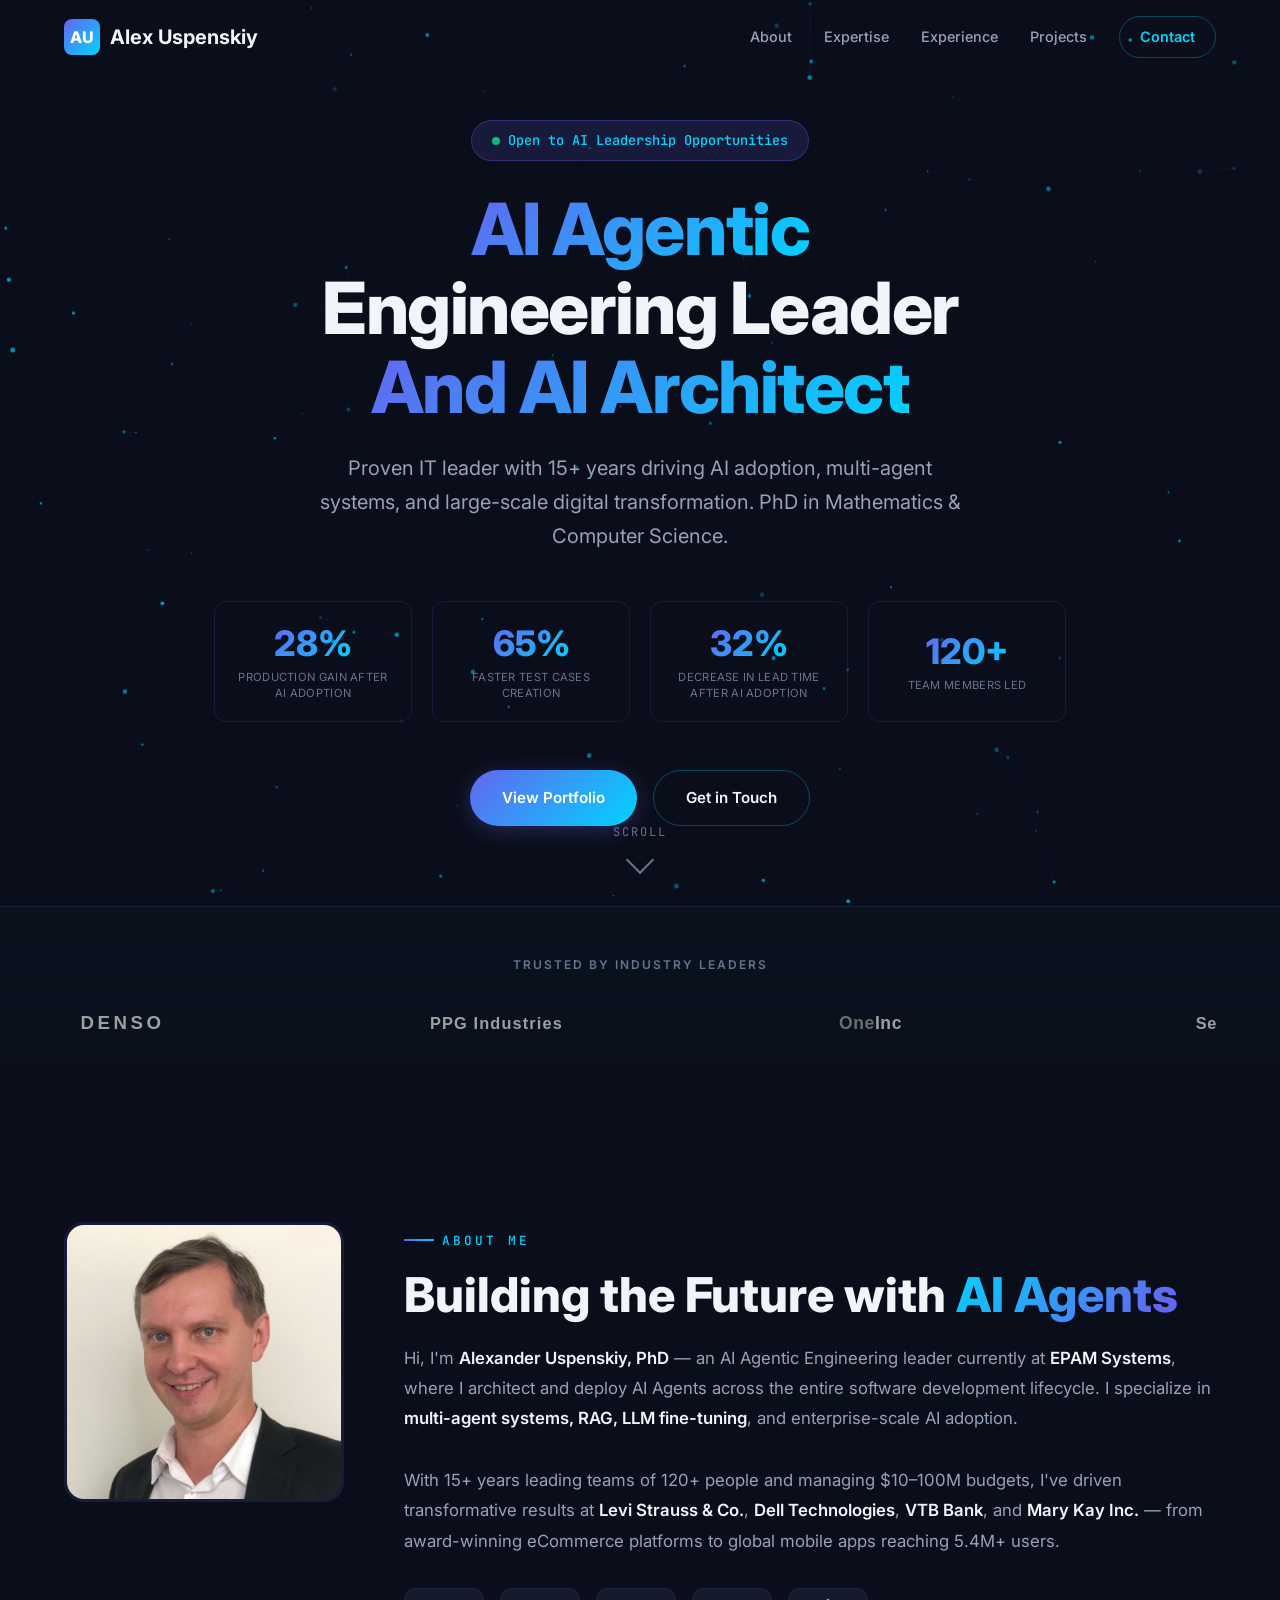
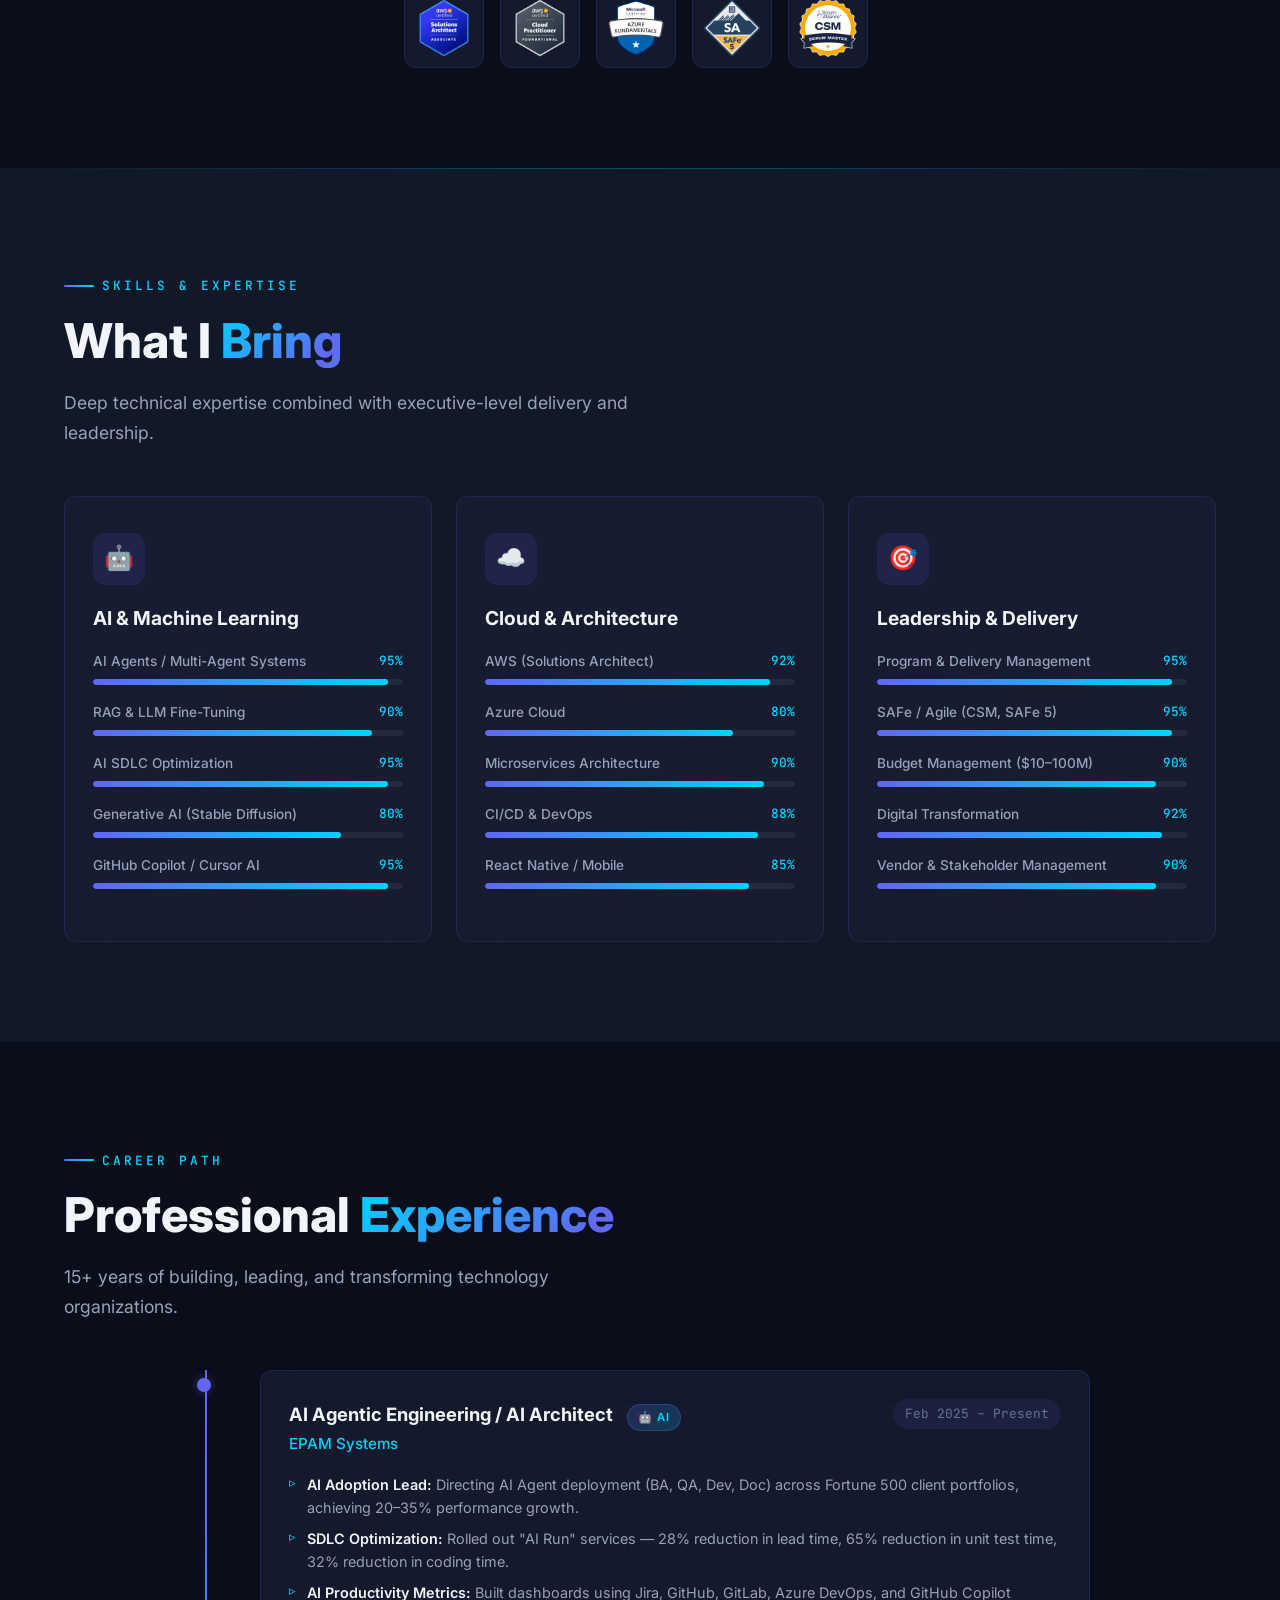
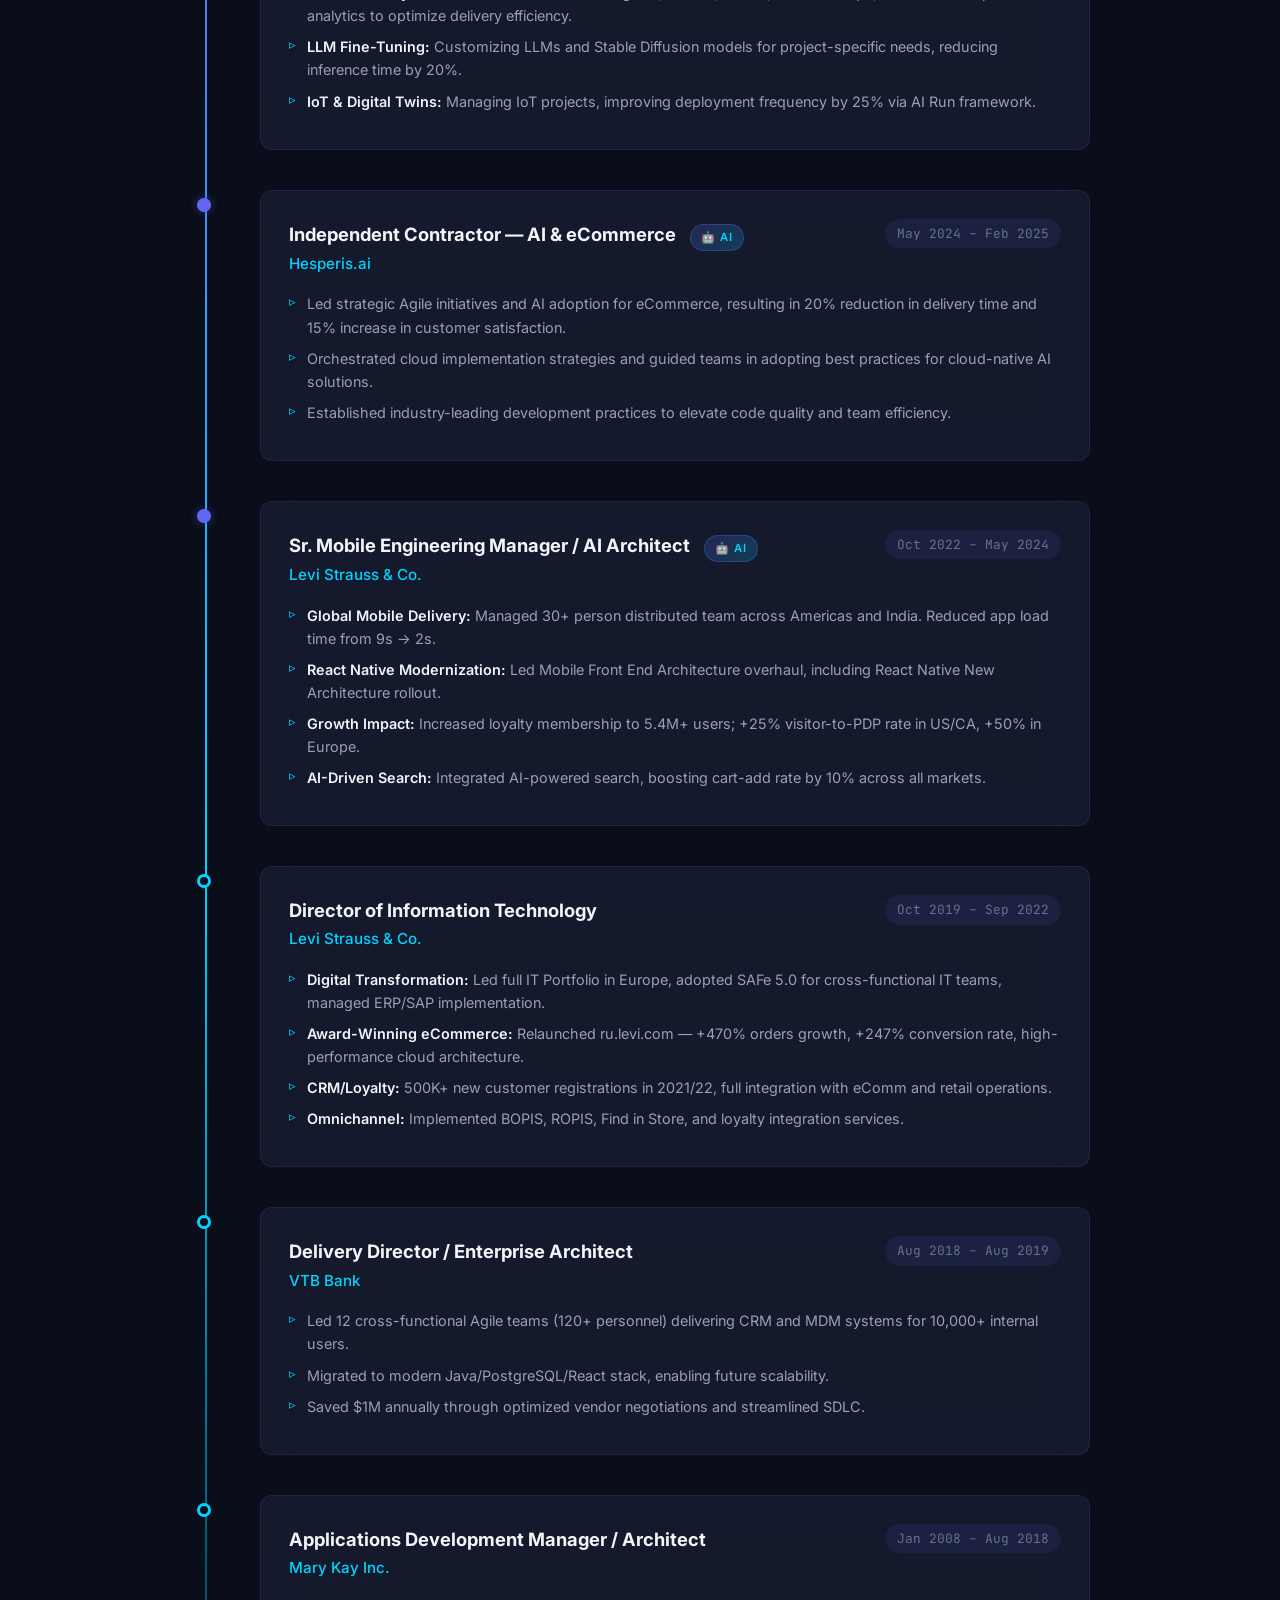
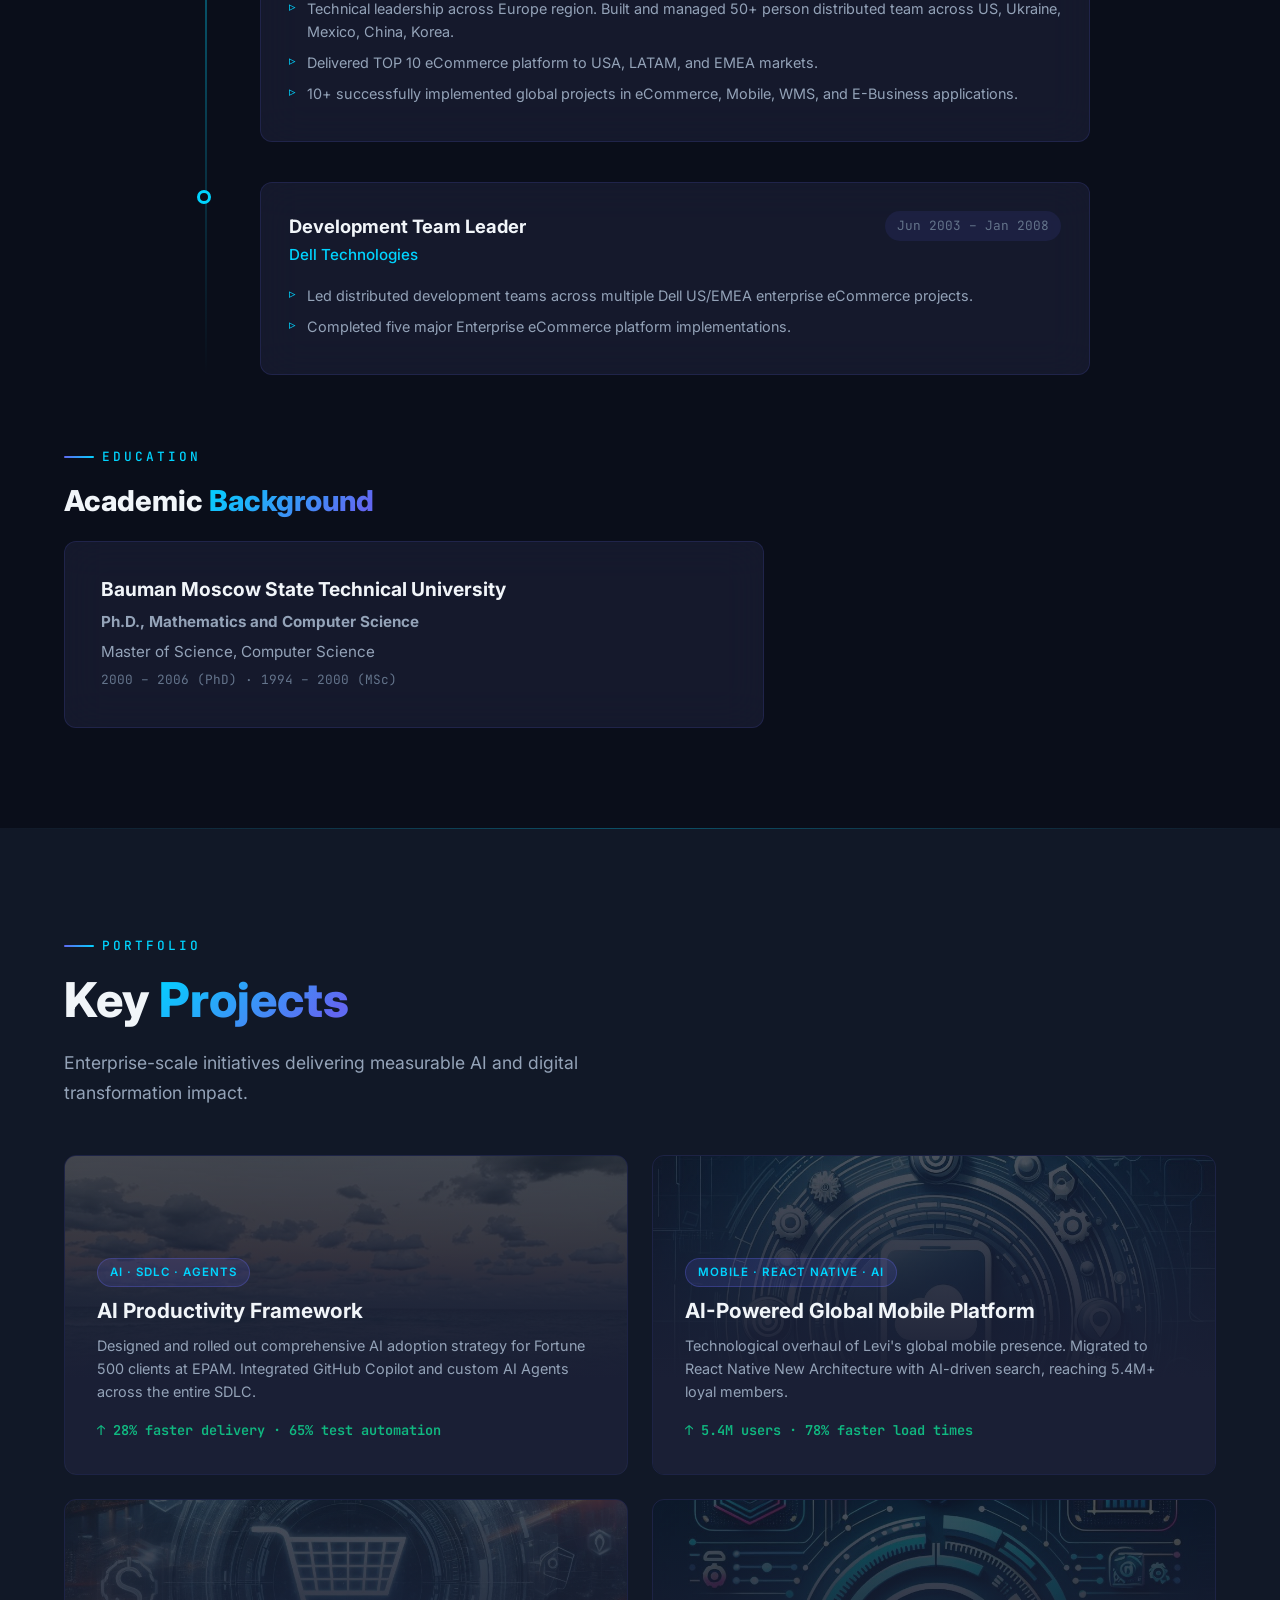
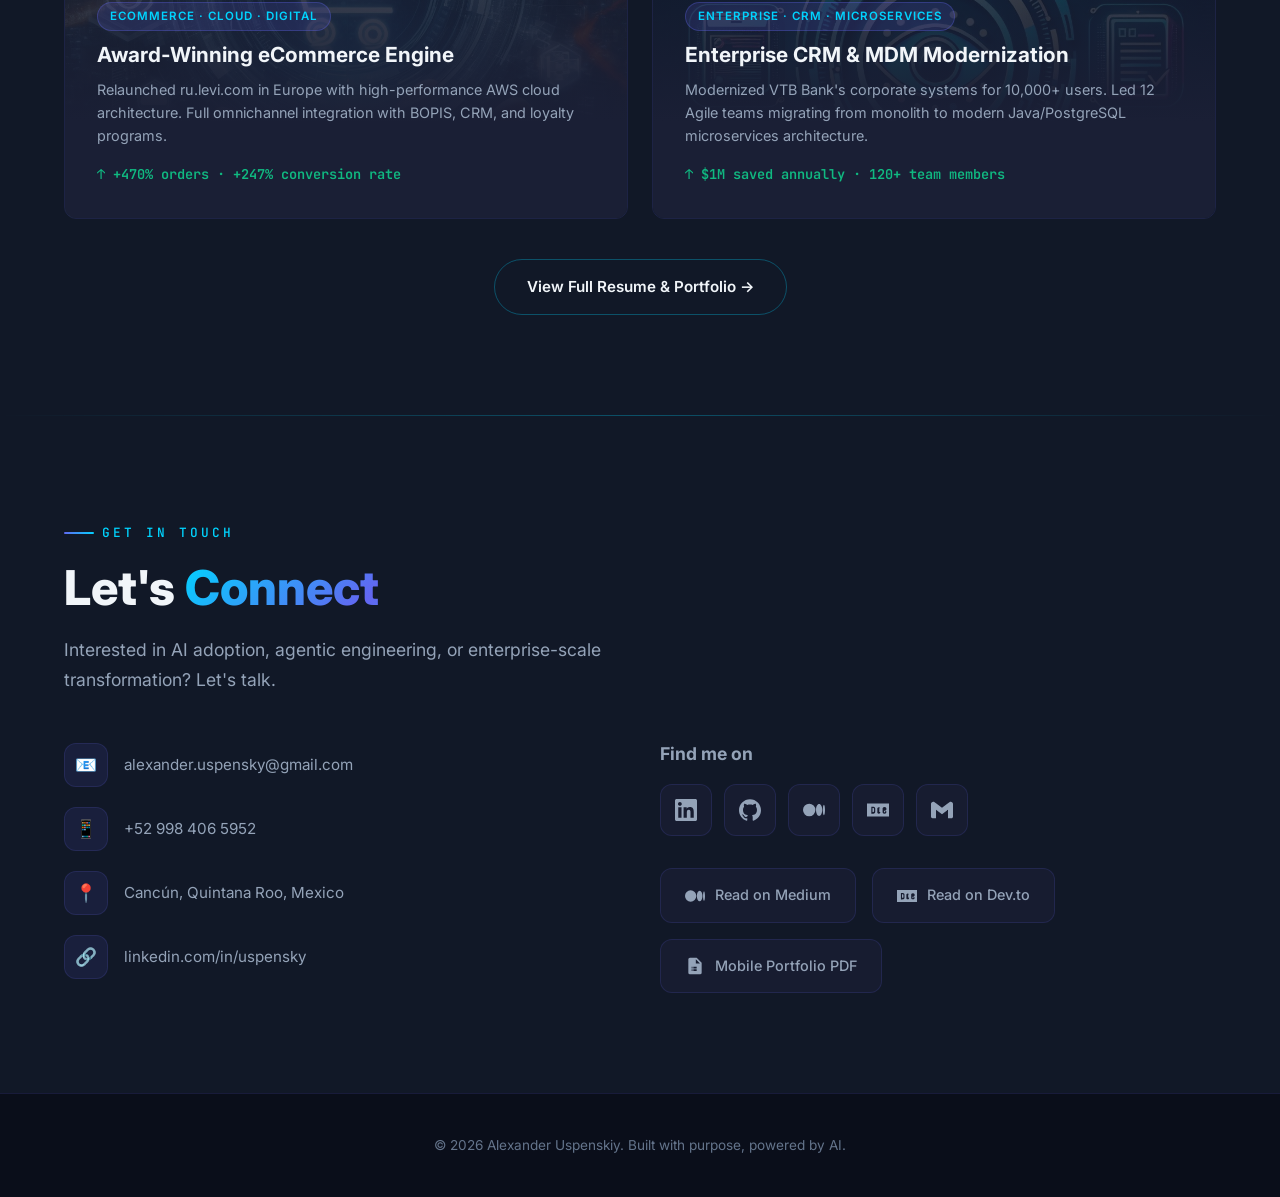
==== commit 60be20b0: "Update hero content and add clients marquee: Added 'And AI Architect', updated KPI metrics, added sc" ====
--- a/index.html
+++ b/index.html
@@ -4,7 +4,7 @@
 <head>
 	<meta charset="UTF-8">
 	<meta name="viewport" content="width=device-width, initial-scale=1.0">
-	<title>Alexander Uspenskiy — AI Agentic Engineering & Solutions Architect</title>
+	<title>Alexander Uspenskiy — AI Agentic Engineering Leader And AI Architect</title>
 	<meta name="description"
 		content="Alexander Uspenskiy, PhD — AI Agentic Engineering leader, Solutions Architect, and Delivery Director. Expert in AI Agents, RAG, LLM fine-tuning, and cloud-native architecture. 3x Cloud Certified (AWS, Azure).">
 	<meta name="keywords"
@@ -12,7 +12,7 @@
 	<meta name="author" content="Alexander Uspenskiy">
 
 	<!-- Open Graph -->
-	<meta property="og:title" content="Alexander Uspenskiy — AI Agentic Engineering & Solutions Architect">
+	<meta property="og:title" content="Alexander Uspenskiy — AI Agentic Engineering Leader And AI Architect">
 	<meta property="og:description"
 		content="AI Agentic Engineering leader with 15+ years in digital transformation. Expert in multi-agent systems, RAG, and AI SDLC optimization.">
 	<meta property="og:type" content="website">
@@ -69,7 +69,8 @@
 			</div>
 			<h1 class="hero-title">
 				<span class="gradient-text">AI Agentic</span><br>
-				Engineering
+				Engineering Leader<br>
+				<span class="gradient-text">And AI Architect</span>
 			</h1>
 			<p class="hero-subtitle">
 				Proven IT leader with 15+ years driving AI adoption, multi-agent systems, and large-scale digital
@@ -79,15 +80,15 @@
 			<div class="hero-metrics">
 				<div class="metric-card">
 					<span class="metric-value" data-counter="28" data-suffix="%">0%</span>
-					<span class="metric-label">Faster Delivery</span>
+					<span class="metric-label">Production Gain After AI Adoption</span>
 				</div>
 				<div class="metric-card">
 					<span class="metric-value" data-counter="65" data-suffix="%">0%</span>
-					<span class="metric-label">Test Automation</span>
+					<span class="metric-label">Faster Test Cases Creation</span>
 				</div>
 				<div class="metric-card">
 					<span class="metric-value" data-counter="32" data-suffix="%">0%</span>
-					<span class="metric-label">Coding Speed</span>
+					<span class="metric-label">Decrease in Lead Time after AI Adoption</span>
 				</div>
 				<div class="metric-card">
 					<span class="metric-value" data-counter="120" data-suffix="+">0</span>
@@ -105,6 +106,26 @@
 			<div class="arrow"></div>
 		</div>
 	</section>
+
+	<!-- ======== Clients Marquee Section ======== -->
+	<div class="clients-section">
+		<div class="container">
+			<p class="clients-label">TRUSTED BY INDUSTRY LEADERS</p>
+			<div class="clients-marquee">
+				<div class="marquee-content">
+					<img src="images/clients/denso.svg" alt="Denso" class="client-logo">
+					<img src="images/clients/ppg.svg" alt="PPG Industries" class="client-logo">
+					<img src="images/clients/oneinc.svg" alt="OneInc" class="client-logo">
+					<img src="images/clients/servicenow.svg" alt="ServiceNow" class="client-logo">
+					<!-- Duplicate for seamless scroll -->
+					<img src="images/clients/denso.svg" alt="Denso" class="client-logo">
+					<img src="images/clients/ppg.svg" alt="PPG Industries" class="client-logo">
+					<img src="images/clients/oneinc.svg" alt="OneInc" class="client-logo">
+					<img src="images/clients/servicenow.svg" alt="ServiceNow" class="client-logo">
+				</div>
+			</div>
+		</div>
+	</div>
 
 	<!-- ======== About Section ======== -->
 	<section class="about" id="about">
--- a/assets/css/main.css
+++ b/assets/css/main.css
@@ -8,37 +8,37 @@
 /* ---------- Design Tokens ---------- */
 :root {
     /* Backgrounds */
-    --bg-primary:     #0a0e1a;
-    --bg-secondary:   #111827;
-    --bg-card:        rgba(26, 31, 53, 0.7);
-    --bg-card-solid:  #1a1f35;
-    --bg-card-hover:  rgba(34, 40, 69, 0.85);
-    --bg-nav:         rgba(10, 14, 26, 0.85);
+    --bg-primary: #0a0e1a;
+    --bg-secondary: #111827;
+    --bg-card: rgba(26, 31, 53, 0.7);
+    --bg-card-solid: #1a1f35;
+    --bg-card-hover: rgba(34, 40, 69, 0.85);
+    --bg-nav: rgba(10, 14, 26, 0.85);
 
     /* Accents */
-    --accent-cyan:    #00d4ff;
-    --accent-indigo:  #6366f1;
-    --accent-purple:  #8b5cf6;
+    --accent-cyan: #00d4ff;
+    --accent-indigo: #6366f1;
+    --accent-purple: #8b5cf6;
     --accent-gradient: linear-gradient(135deg, #6366f1, #00d4ff);
     --accent-gradient-text: linear-gradient(135deg, #00d4ff, #6366f1, #00d4ff);
 
     /* Text */
-    --text-primary:   #f1f5f9;
+    --text-primary: #f1f5f9;
     --text-secondary: #94a3b8;
-    --text-muted:     #64748b;
-    --text-accent:    #00d4ff;
+    --text-muted: #64748b;
+    --text-accent: #00d4ff;
 
     /* Metrics */
-    --metric-green:   #10b981;
-    --metric-blue:    #3b82f6;
+    --metric-green: #10b981;
+    --metric-blue: #3b82f6;
 
     /* Borders */
-    --border-subtle:  rgba(99, 102, 241, 0.15);
-    --border-glow:    rgba(0, 212, 255, 0.3);
+    --border-subtle: rgba(99, 102, 241, 0.15);
+    --border-glow: rgba(0, 212, 255, 0.3);
 
     /* Shadows */
-    --shadow-card:    0 4px 30px rgba(0, 0, 0, 0.3);
-    --shadow-glow:    0 0 25px rgba(0, 212, 255, 0.15);
+    --shadow-card: 0 4px 30px rgba(0, 0, 0, 0.3);
+    --shadow-glow: 0 0 25px rgba(0, 212, 255, 0.15);
     --shadow-glow-lg: 0 0 50px rgba(0, 212, 255, 0.2);
 
     /* Spacing */
@@ -49,7 +49,7 @@
     /* Transitions */
     --ease-out: cubic-bezier(0.16, 1, 0.3, 1);
     --transition-fast: 0.2s var(--ease-out);
-    --transition-mid:  0.4s var(--ease-out);
+    --transition-mid: 0.4s var(--ease-out);
     --transition-slow: 0.7s var(--ease-out);
 
     /* Border Radius */
@@ -60,7 +60,9 @@
 }
 
 /* ---------- Reset ---------- */
-*, *::before, *::after {
+*,
+*::before,
+*::after {
     box-sizing: border-box;
     margin: 0;
     padding: 0;
@@ -98,11 +100,17 @@
     color: #fff;
 }
 
-ul, ol {
+ul,
+ol {
     list-style: none;
 }
 
-h1, h2, h3, h4, h5, h6 {
+h1,
+h2,
+h3,
+h4,
+h5,
+h6 {
     color: var(--text-primary);
     font-weight: 700;
     line-height: 1.2;
@@ -155,7 +163,9 @@
 }
 
 @keyframes shimmer {
-    to { background-position: 200% center; }
+    to {
+        background-position: 200% center;
+    }
 }
 
 .section-subtitle {
@@ -394,8 +404,17 @@
 }
 
 @keyframes pulse {
-    0%, 100% { opacity: 1; box-shadow: 0 0 0 0 rgba(16,185,129,0.4); }
-    50% { opacity: 0.8; box-shadow: 0 0 0 8px rgba(16,185,129,0); }
+
+    0%,
+    100% {
+        opacity: 1;
+        box-shadow: 0 0 0 0 rgba(16, 185, 129, 0.4);
+    }
+
+    50% {
+        opacity: 0.8;
+        box-shadow: 0 0 0 8px rgba(16, 185, 129, 0);
+    }
 }
 
 .hero-title {
@@ -423,14 +442,18 @@
 }
 
 .metric-card {
-    background: rgba(26, 31, 53, 0.6);
-    backdrop-filter: blur(16px);
-    -webkit-backdrop-filter: blur(16px);
+    background: var(--glass-bg);
     border: 1px solid var(--border-subtle);
     border-radius: var(--radius-md);
-    padding: 20px 28px;
+    padding: 20px 16px;
     text-align: center;
     min-width: 140px;
+    flex: 1 1 140px;
+    max-width: 200px;
+    display: flex;
+    flex-direction: column;
+    align-items: center;
+    justify-content: center;
     transition: all var(--transition-mid);
 }
 
@@ -452,11 +475,12 @@
 }
 
 .metric-label {
-    font-size: 0.78rem;
+    font-size: 0.7rem;
     color: var(--text-muted);
-    margin-top: 4px;
+    margin-top: 6px;
     text-transform: uppercase;
-    letter-spacing: 0.5px;
+    letter-spacing: 0.3px;
+    line-height: 1.4;
 }
 
 .hero-actions {
@@ -504,6 +528,82 @@
     background: rgba(0, 212, 255, 0.08);
     box-shadow: var(--shadow-glow);
     color: var(--accent-cyan);
+}
+
+/* ---------- Clients Marquee ---------- */
+
+.clients-section {
+    padding: 3rem 0 5rem 0;
+    position: relative;
+    border-top: 1px solid var(--border-subtle);
+    background: linear-gradient(180deg, rgba(0, 212, 255, 0.02) 0%, transparent 100%);
+}
+
+.clients-label {
+    text-align: center;
+    font-size: 0.75rem;
+    font-weight: 600;
+    color: var(--text-muted);
+    letter-spacing: 2px;
+    margin-bottom: 2rem;
+}
+
+.clients-marquee {
+    overflow: hidden;
+    position: relative;
+    width: 100%;
+}
+
+.clients-marquee::before,
+.clients-marquee::after {
+    content: "";
+    position: absolute;
+    top: 0;
+    width: 100px;
+    height: 100%;
+    z-index: 2;
+}
+
+.clients-marquee::before {
+    left: 0;
+    background: linear-gradient(to right, var(--bg-dark) 0%, transparent 100%);
+}
+
+.clients-marquee::after {
+    right: 0;
+    background: linear-gradient(to left, var(--bg-dark) 0%, transparent 100%);
+}
+
+.marquee-content {
+    display: flex;
+    align-items: center;
+    gap: 15rem;
+    /* space between instances */
+    width: max-content;
+    animation: scroll-marquee 25s linear infinite;
+}
+
+.client-logo {
+    height: 35px;
+    opacity: 0.6;
+    filter: grayscale(100%);
+    transition: all var(--transition-short);
+}
+
+.client-logo:hover {
+    opacity: 1;
+    filter: none;
+}
+
+@keyframes scroll-marquee {
+    0% {
+        transform: translateX(0);
+    }
+
+    100% {
+        transform: translateX(calc(-50% - 7.5rem));
+        /* Half width minus half the gap */
+    }
 }
 
 /* ---------- About Section ---------- */
@@ -772,7 +872,7 @@
     align-items: center;
     gap: 4px;
     padding: 3px 10px;
-    background: linear-gradient(135deg, rgba(99,102,241,0.2), rgba(0,212,255,0.2));
+    background: linear-gradient(135deg, rgba(99, 102, 241, 0.2), rgba(0, 212, 255, 0.2));
     border: 1px solid rgba(99, 102, 241, 0.3);
     border-radius: var(--radius-full);
     font-size: 0.7rem;
@@ -1110,10 +1210,21 @@
     transform: translateY(0);
 }
 
-.reveal-delay-1 { transition-delay: 0.1s; }
-.reveal-delay-2 { transition-delay: 0.2s; }
-.reveal-delay-3 { transition-delay: 0.3s; }
-.reveal-delay-4 { transition-delay: 0.4s; }
+.reveal-delay-1 {
+    transition-delay: 0.1s;
+}
+
+.reveal-delay-2 {
+    transition-delay: 0.2s;
+}
+
+.reveal-delay-3 {
+    transition-delay: 0.3s;
+}
+
+.reveal-delay-4 {
+    transition-delay: 0.4s;
+}
 
 /* ---------- Scroll Down Indicator ---------- */
 .scroll-indicator {
@@ -1142,8 +1253,15 @@
 }
 
 @keyframes float {
-    0%, 100% { transform: translateX(-50%) translateY(0); }
-    50% { transform: translateX(-50%) translateY(10px); }
+
+    0%,
+    100% {
+        transform: translateX(-50%) translateY(0);
+    }
+
+    50% {
+        transform: translateX(-50%) translateY(10px);
+    }
 }
 
 /* ---------- Responsive ---------- */
@@ -1312,11 +1430,15 @@
         color: #333;
     }
 
-    .nav, #particle-canvas, .scroll-indicator {
+    .nav,
+    #particle-canvas,
+    .scroll-indicator {
         display: none;
     }
 
-    .glass-card, .metric-card, .project-card {
+    .glass-card,
+    .metric-card,
+    .project-card {
         border: 1px solid #ddd;
         box-shadow: none;
         background: #fff;
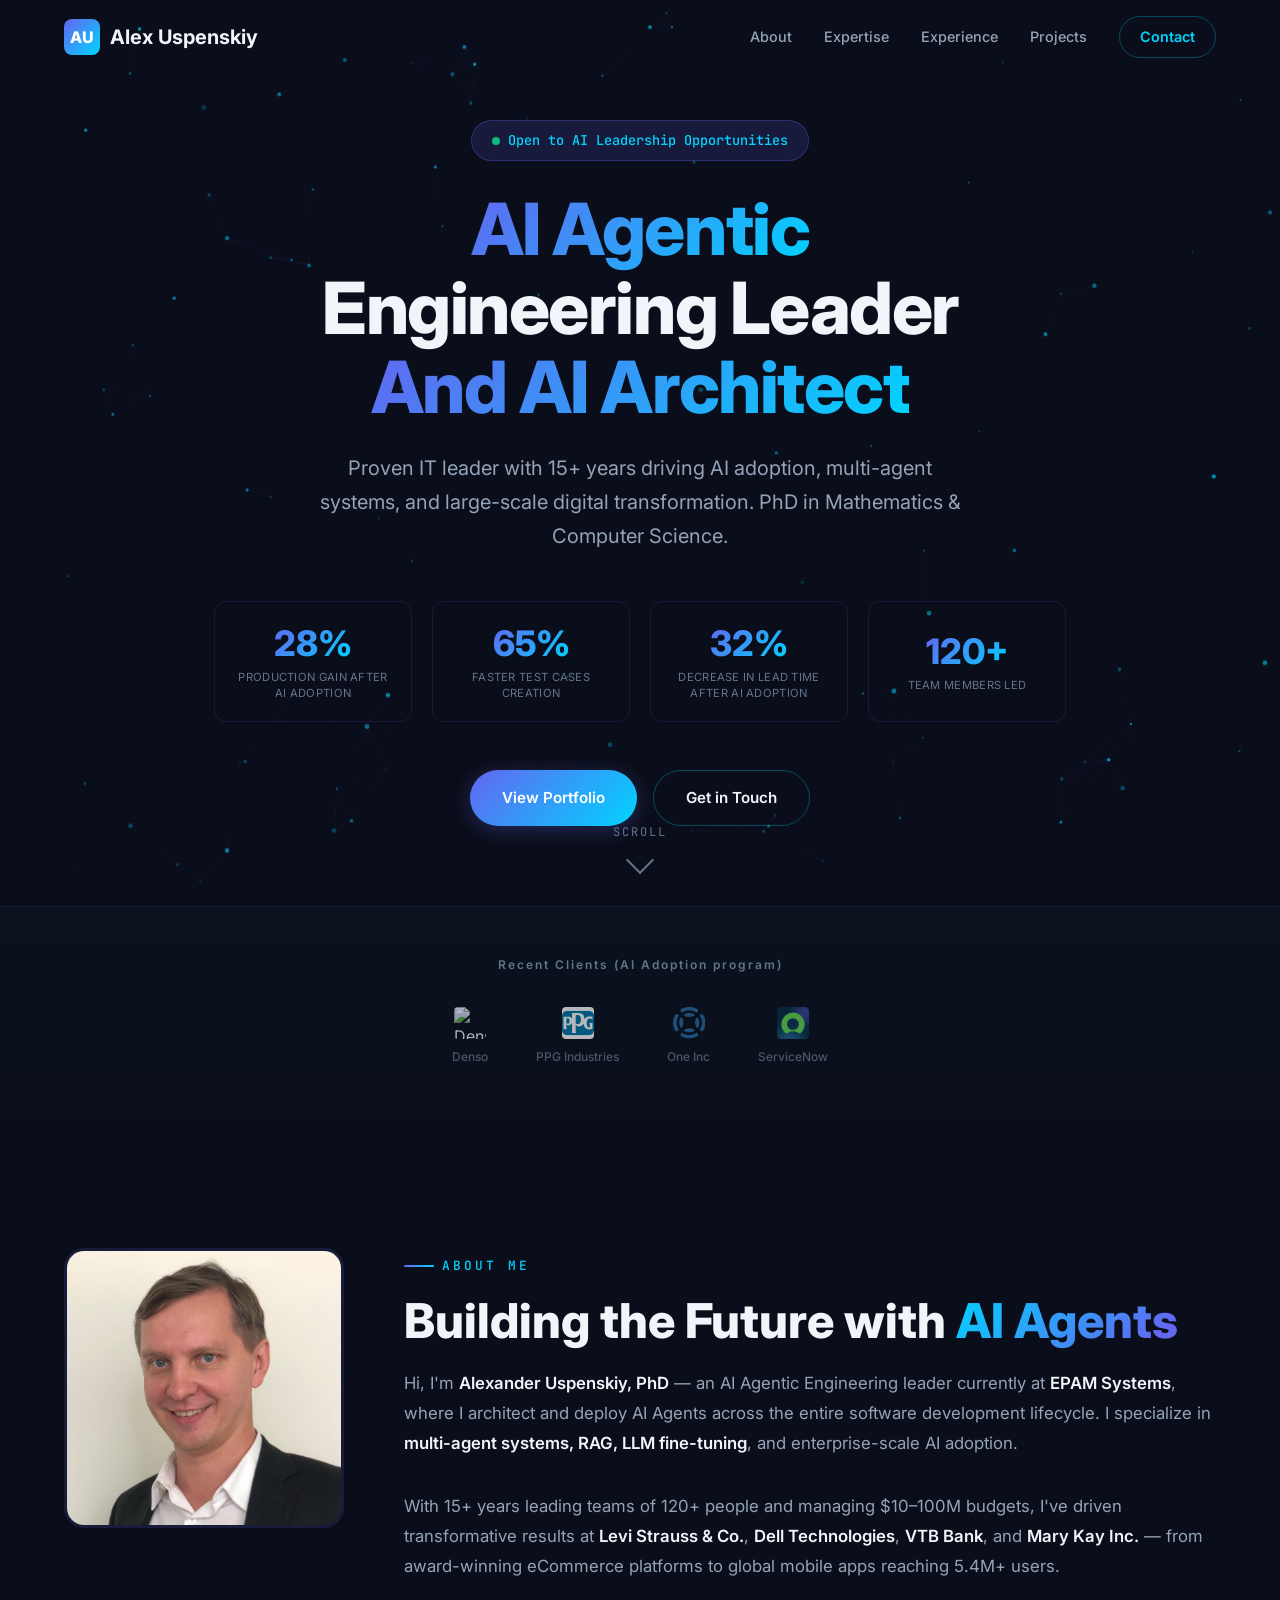
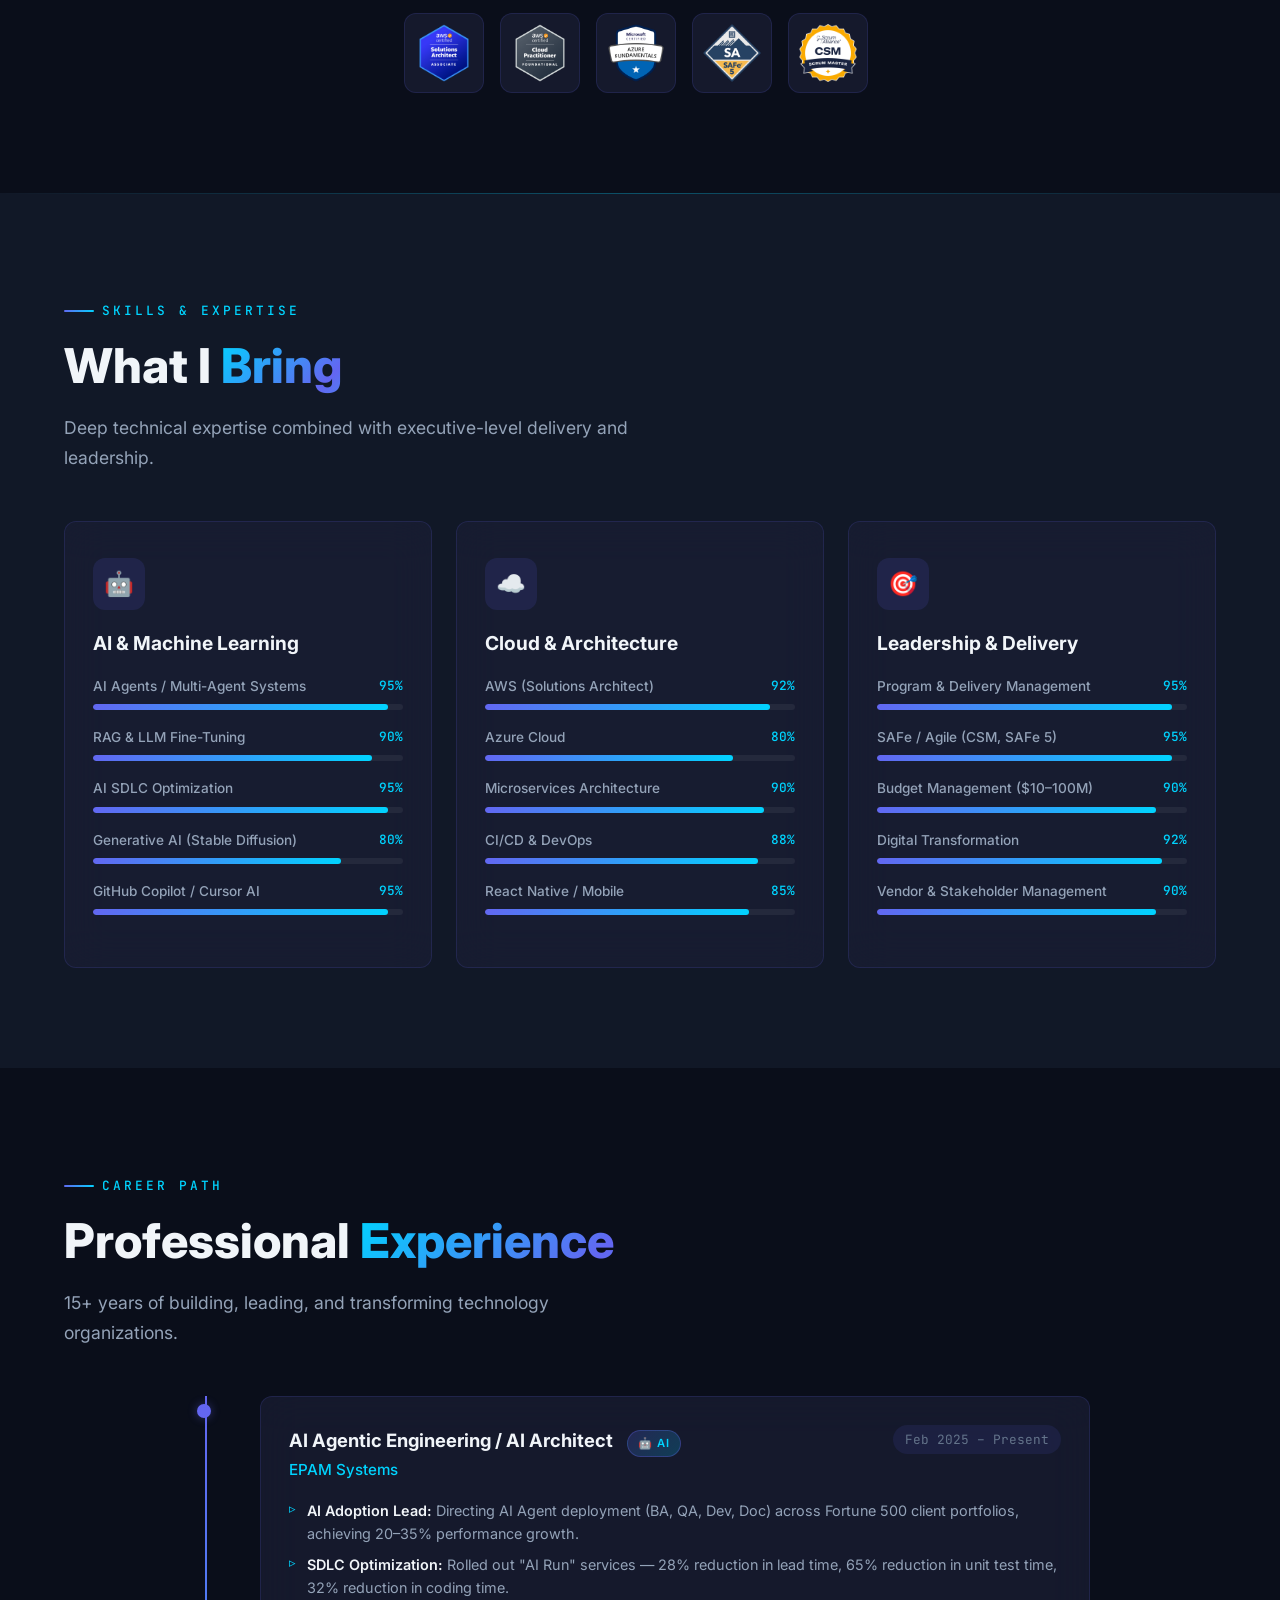
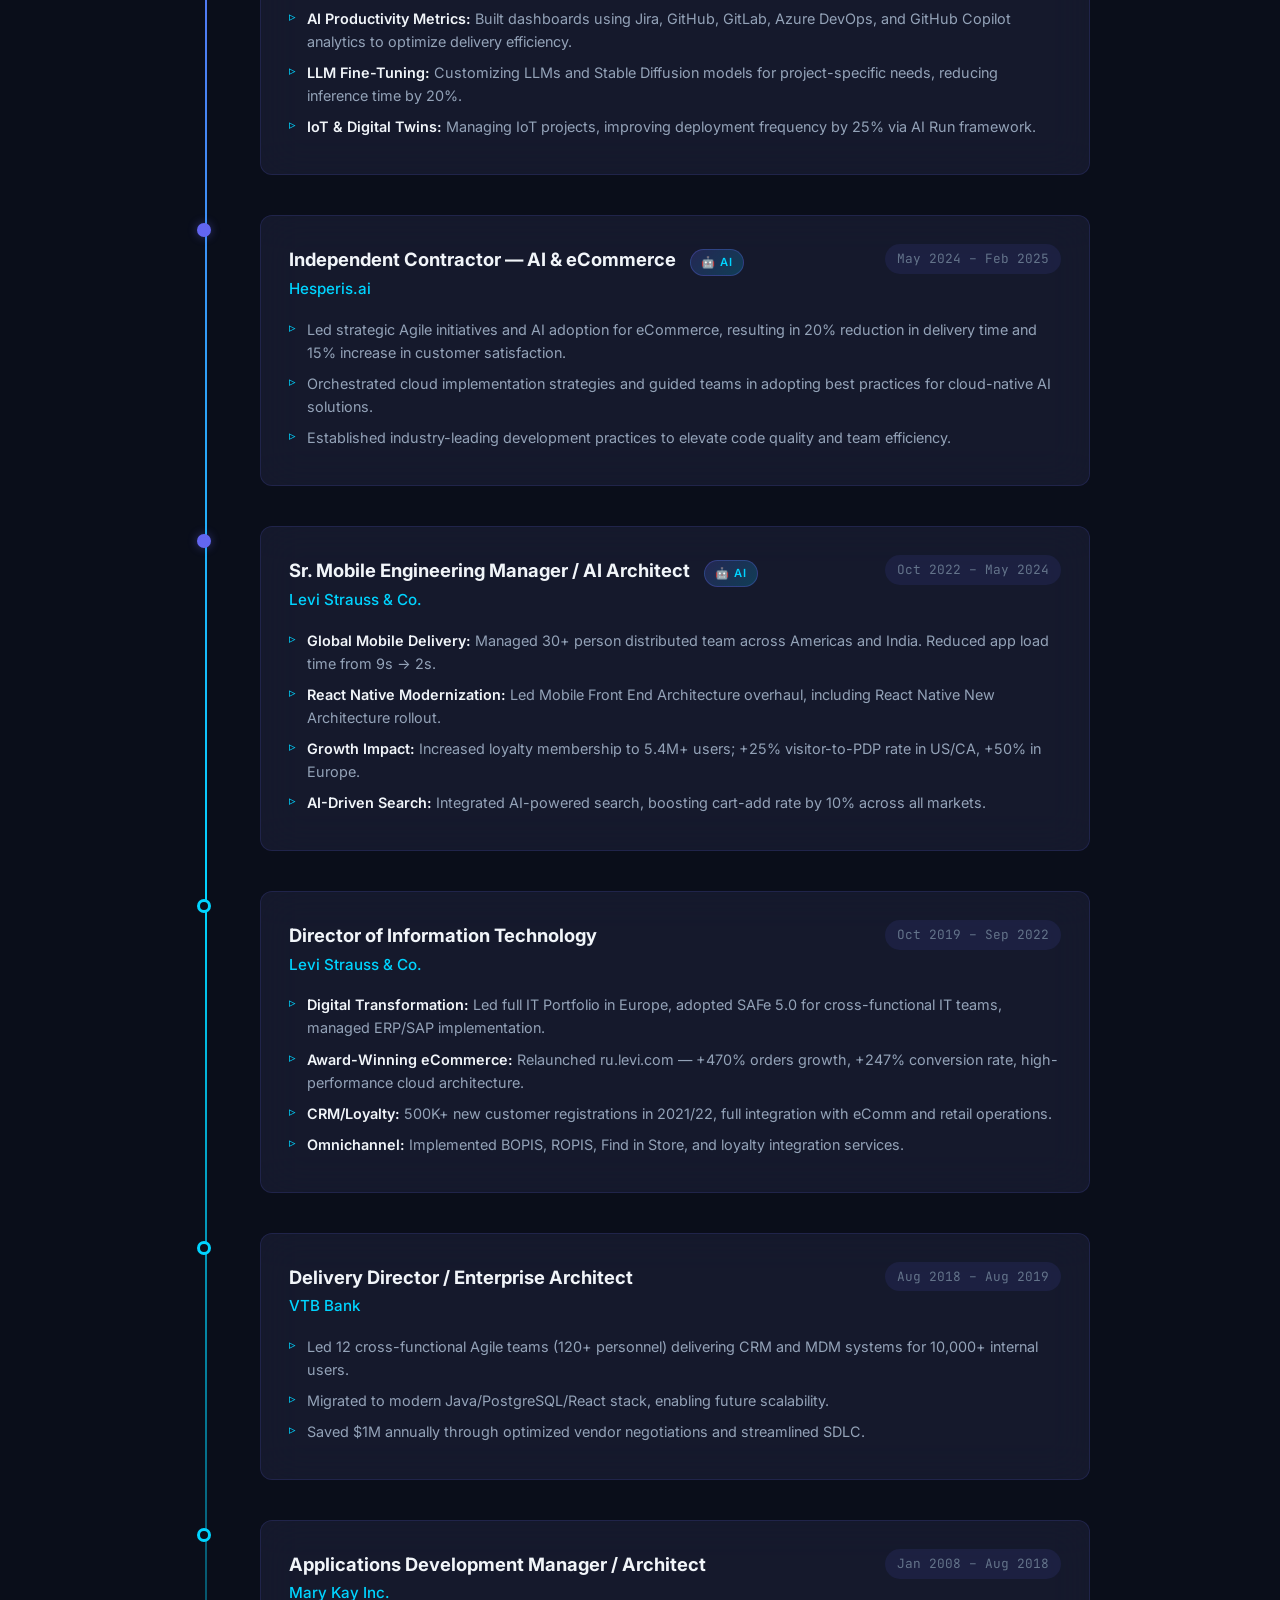
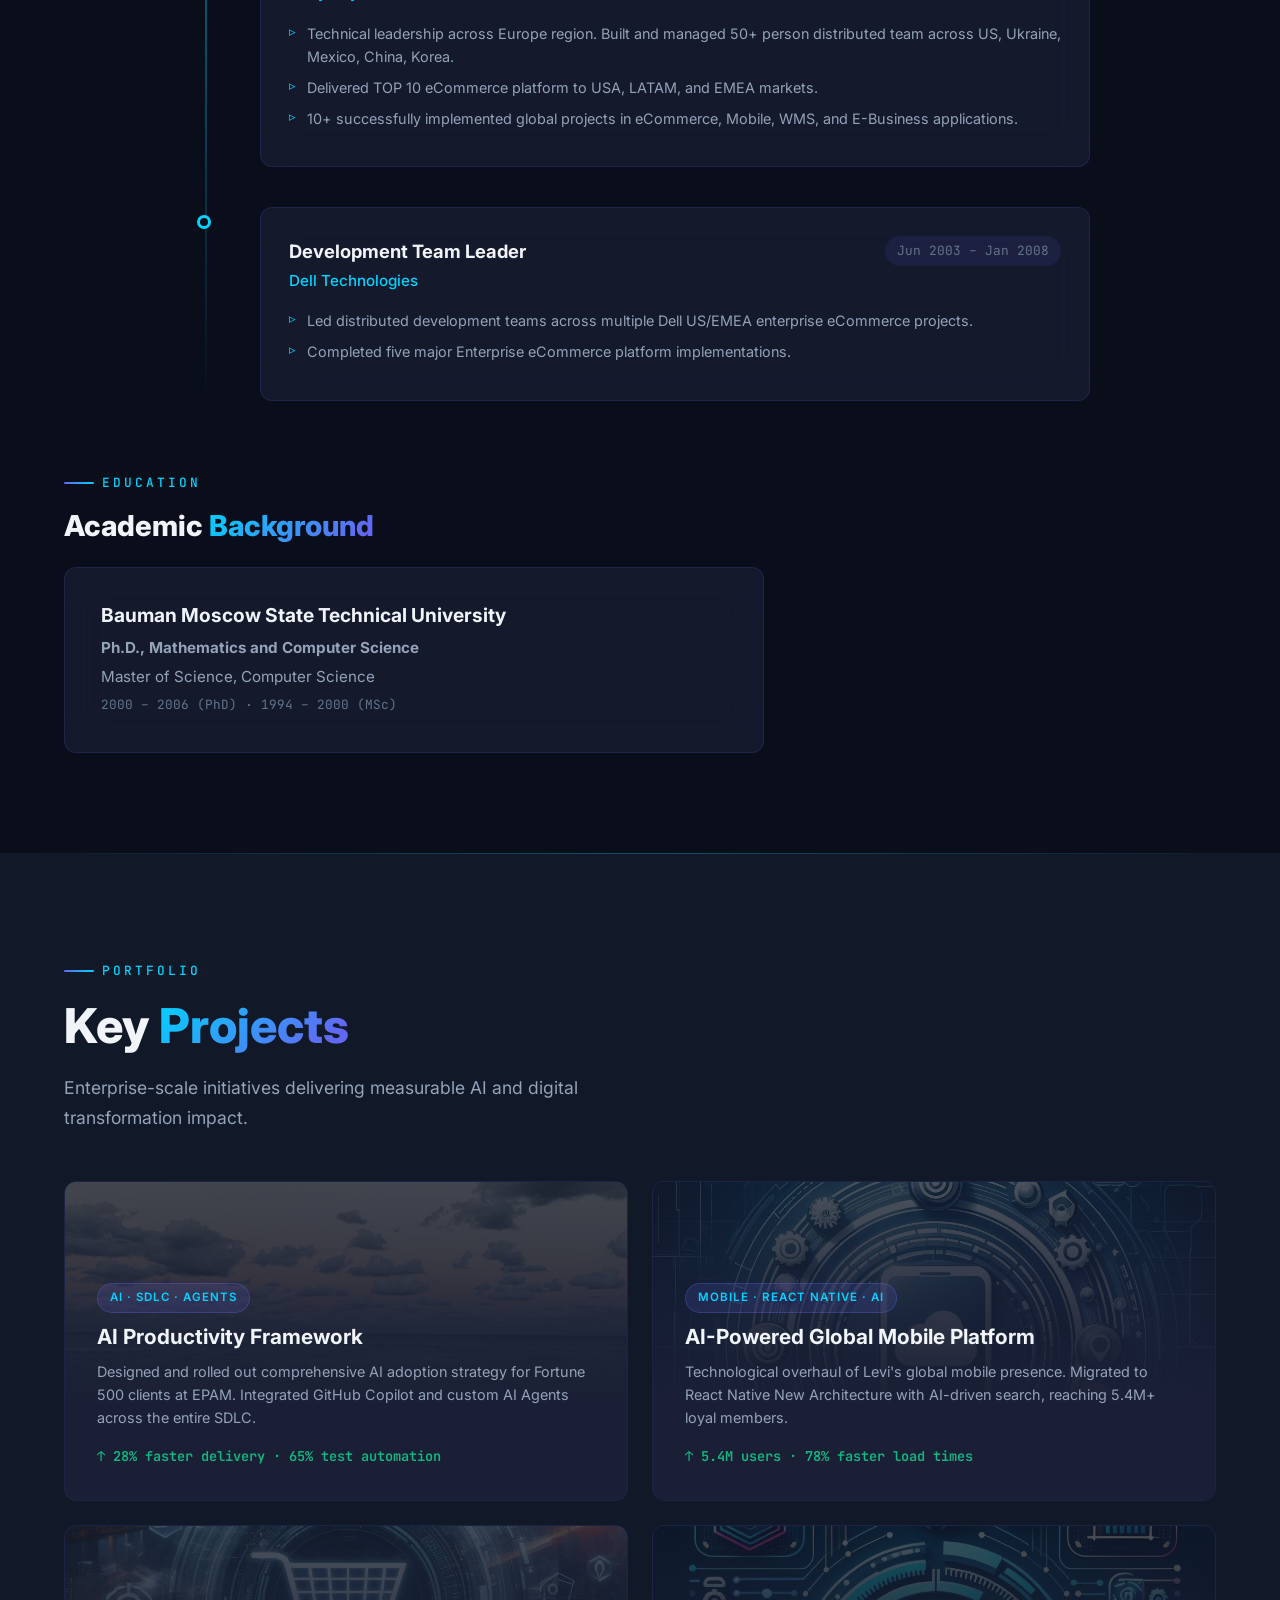
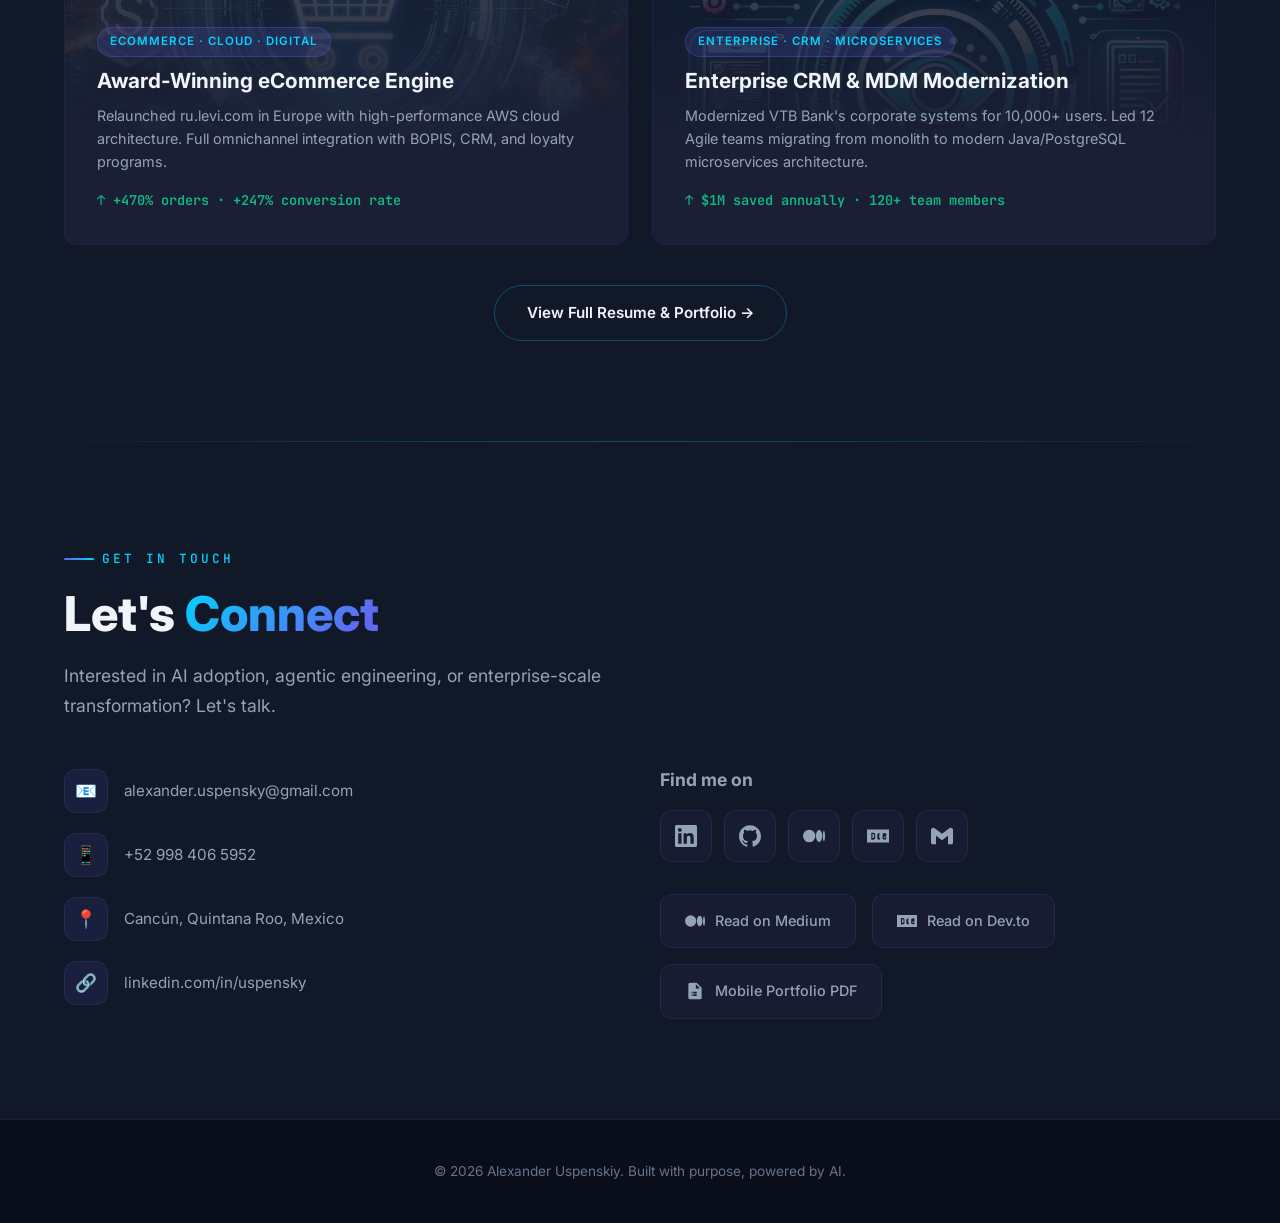
==== commit 1a70e6c5: "Convert clients marquee to static small icon row: Updated title, fetched official web favicons for l" ====
--- a/index.html
+++ b/index.html
@@ -110,18 +110,23 @@
 	<!-- ======== Clients Marquee Section ======== -->
 	<div class="clients-section">
 		<div class="container">
-			<p class="clients-label">TRUSTED BY INDUSTRY LEADERS</p>
-			<div class="clients-marquee">
-				<div class="marquee-content">
-					<img src="images/clients/denso.svg" alt="Denso" class="client-logo">
-					<img src="images/clients/ppg.svg" alt="PPG Industries" class="client-logo">
-					<img src="images/clients/oneinc.svg" alt="OneInc" class="client-logo">
-					<img src="images/clients/servicenow.svg" alt="ServiceNow" class="client-logo">
-					<!-- Duplicate for seamless scroll -->
-					<img src="images/clients/denso.svg" alt="Denso" class="client-logo">
-					<img src="images/clients/ppg.svg" alt="PPG Industries" class="client-logo">
-					<img src="images/clients/oneinc.svg" alt="OneInc" class="client-logo">
-					<img src="images/clients/servicenow.svg" alt="ServiceNow" class="client-logo">
+			<p class="clients-label">Recent Clients (AI Adoption program)</p>
+			<div class="clients-row">
+				<div class="client-item">
+					<img src="images/clients/denso_icon.png" alt="Denso Logo" class="client-icon">
+					<span>Denso</span>
+				</div>
+				<div class="client-item">
+					<img src="images/clients/ppg_icon.png" alt="PPG Industries Logo" class="client-icon">
+					<span>PPG Industries</span>
+				</div>
+				<div class="client-item">
+					<img src="images/clients/oneinc_icon.png" alt="OneInc Logo" class="client-icon">
+					<span>One Inc</span>
+				</div>
+				<div class="client-item">
+					<img src="images/clients/servicenow_icon.png" alt="ServiceNow Logo" class="client-icon">
+					<span>ServiceNow</span>
 				</div>
 			</div>
 		</div>
--- a/assets/css/main.css
+++ b/assets/css/main.css
@@ -548,62 +548,39 @@
     margin-bottom: 2rem;
 }
 
-.clients-marquee {
-    overflow: hidden;
-    position: relative;
-    width: 100%;
-}
-
-.clients-marquee::before,
-.clients-marquee::after {
-    content: "";
-    position: absolute;
-    top: 0;
-    width: 100px;
-    height: 100%;
-    z-index: 2;
-}
-
-.clients-marquee::before {
-    left: 0;
-    background: linear-gradient(to right, var(--bg-dark) 0%, transparent 100%);
-}
-
-.clients-marquee::after {
-    right: 0;
-    background: linear-gradient(to left, var(--bg-dark) 0%, transparent 100%);
-}
-
-.marquee-content {
-    display: flex;
-    align-items: center;
-    gap: 15rem;
-    /* space between instances */
-    width: max-content;
-    animation: scroll-marquee 25s linear infinite;
-}
-
-.client-logo {
-    height: 35px;
-    opacity: 0.6;
-    filter: grayscale(100%);
+.clients-row {
+    display: flex;
+    justify-content: center;
+    align-items: center;
+    flex-wrap: wrap;
+    gap: 3rem;
+}
+
+.client-item {
+    display: flex;
+    flex-direction: column;
+    align-items: center;
+    gap: 0.5rem;
+    opacity: 0.7;
     transition: all var(--transition-short);
 }
 
-.client-logo:hover {
+.client-item:hover {
     opacity: 1;
-    filter: none;
-}
-
-@keyframes scroll-marquee {
-    0% {
-        transform: translateX(0);
-    }
-
-    100% {
-        transform: translateX(calc(-50% - 7.5rem));
-        /* Half width minus half the gap */
-    }
+    transform: translateY(-2px);
+}
+
+.client-icon {
+    width: 32px;
+    height: 32px;
+    border-radius: 4px;
+    object-fit: contain;
+}
+
+.client-item span {
+    font-size: 0.75rem;
+    color: var(--text-muted);
+    font-weight: 500;
 }
 
 /* ---------- About Section ---------- */
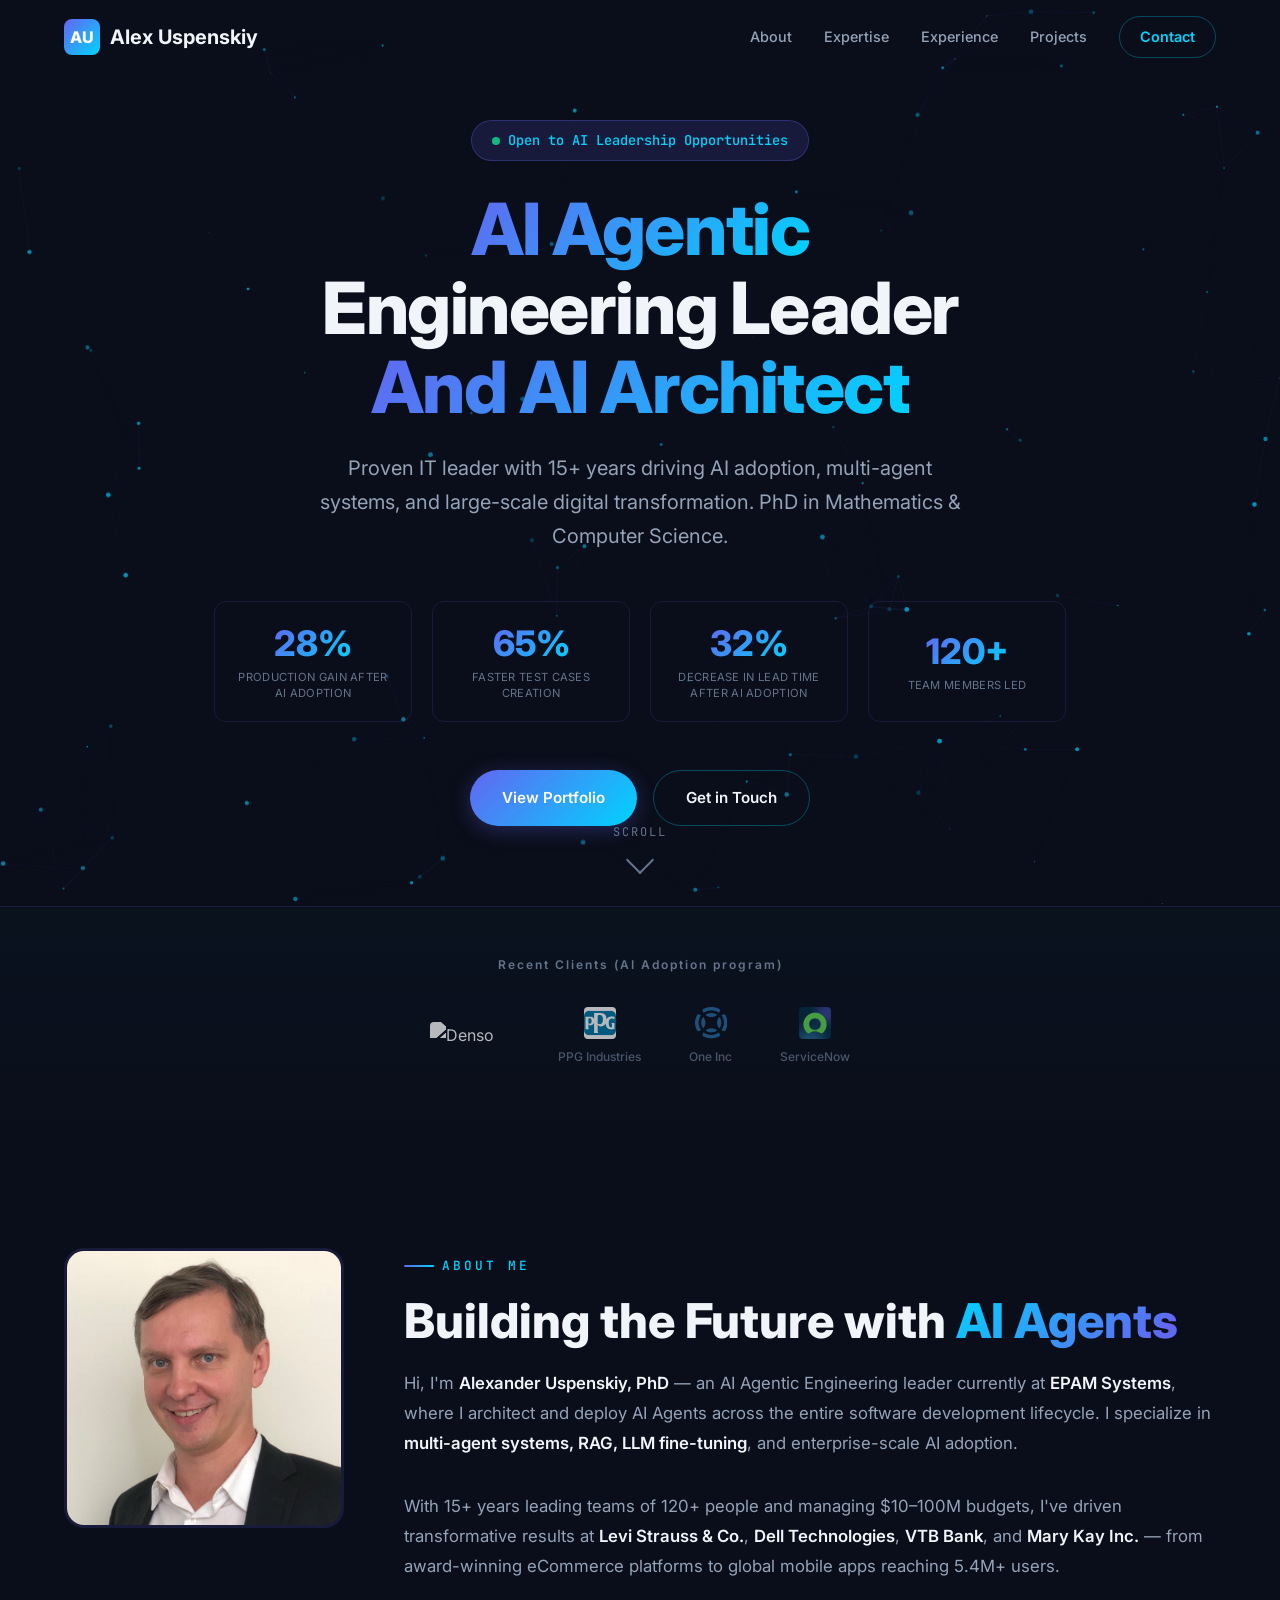
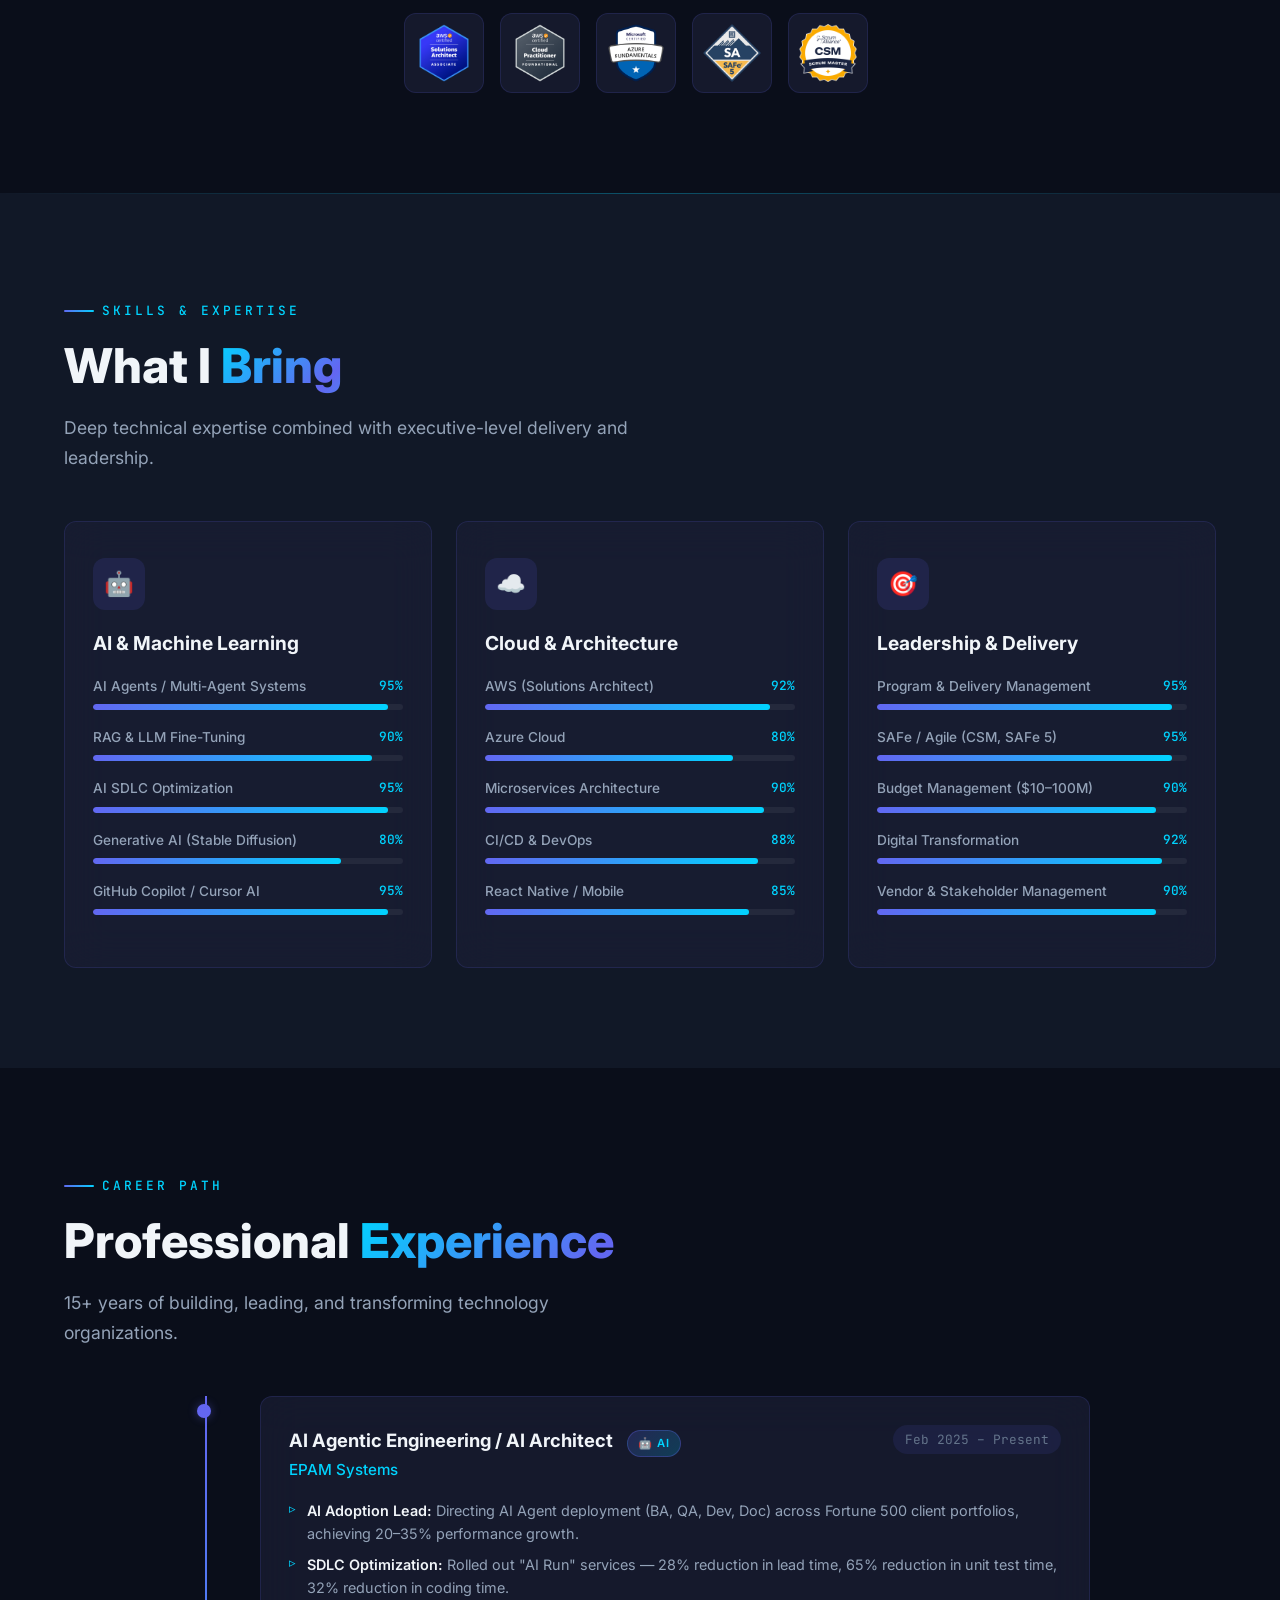
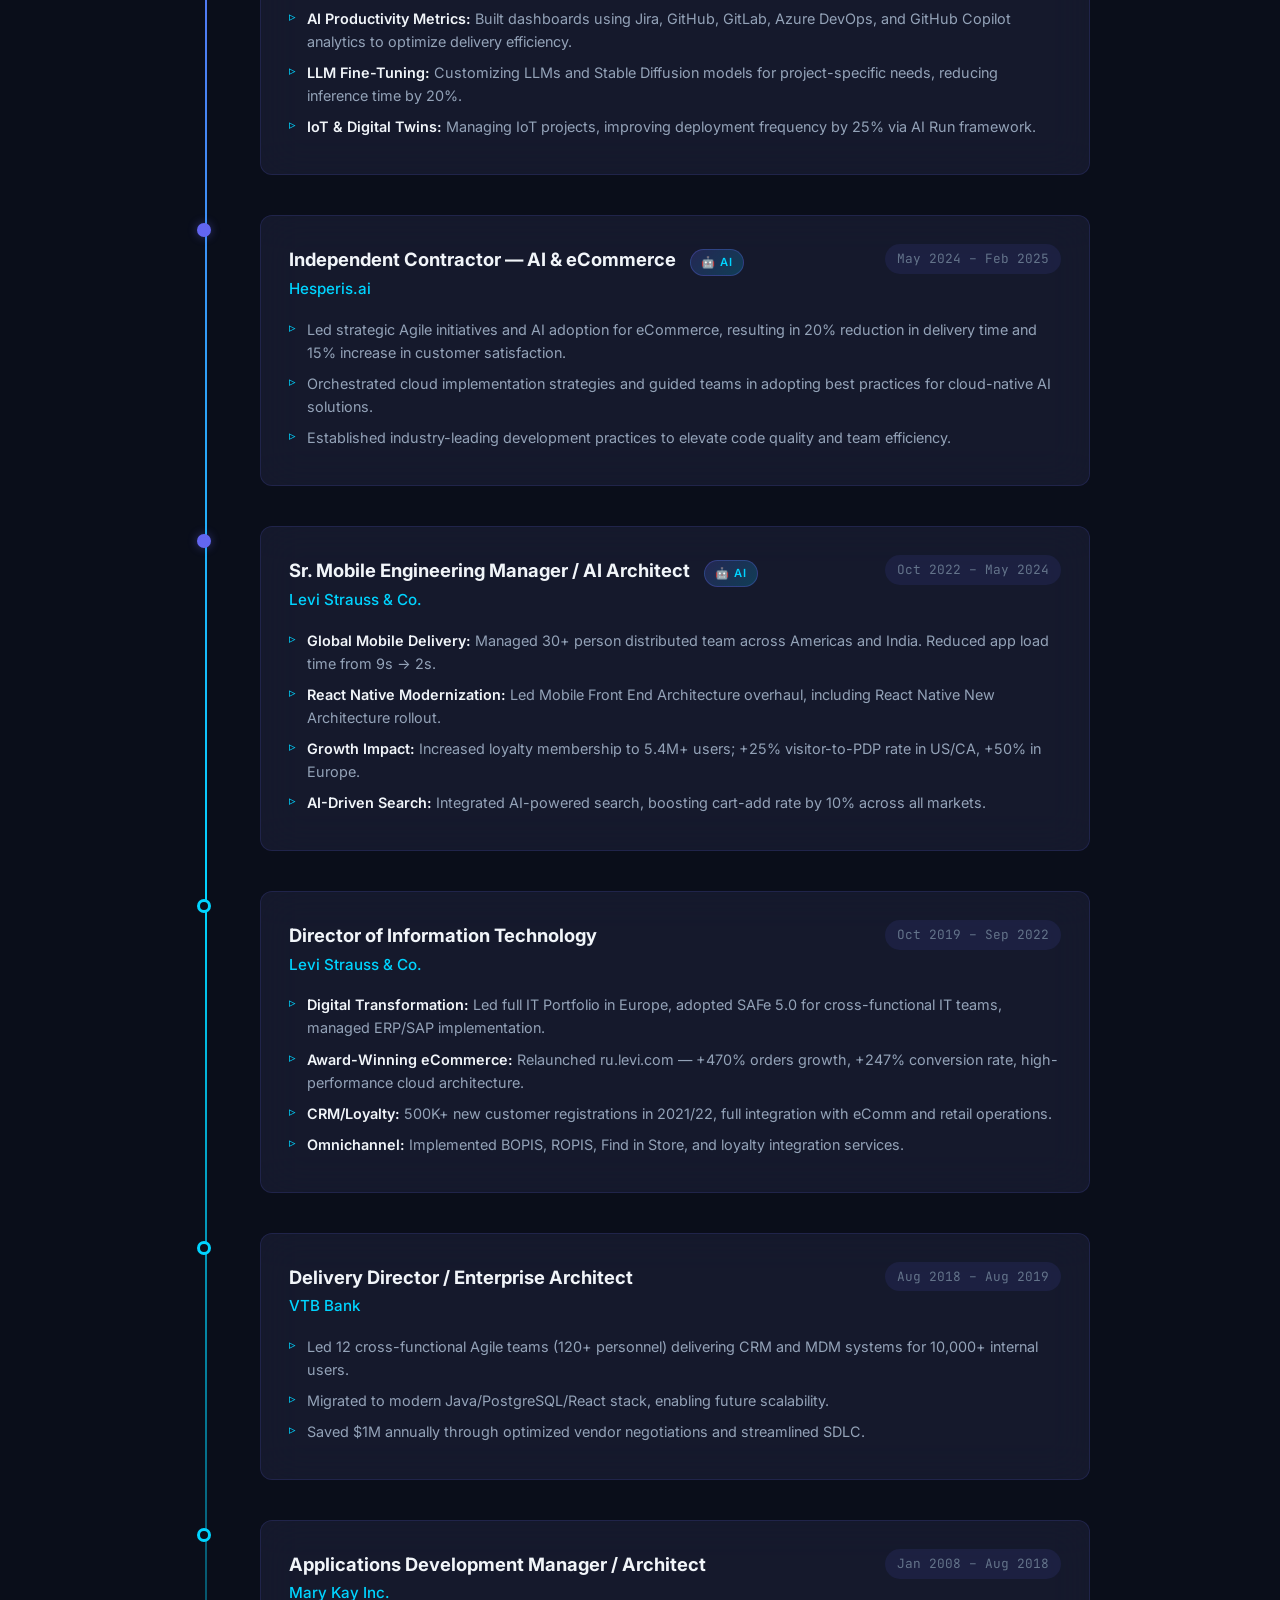
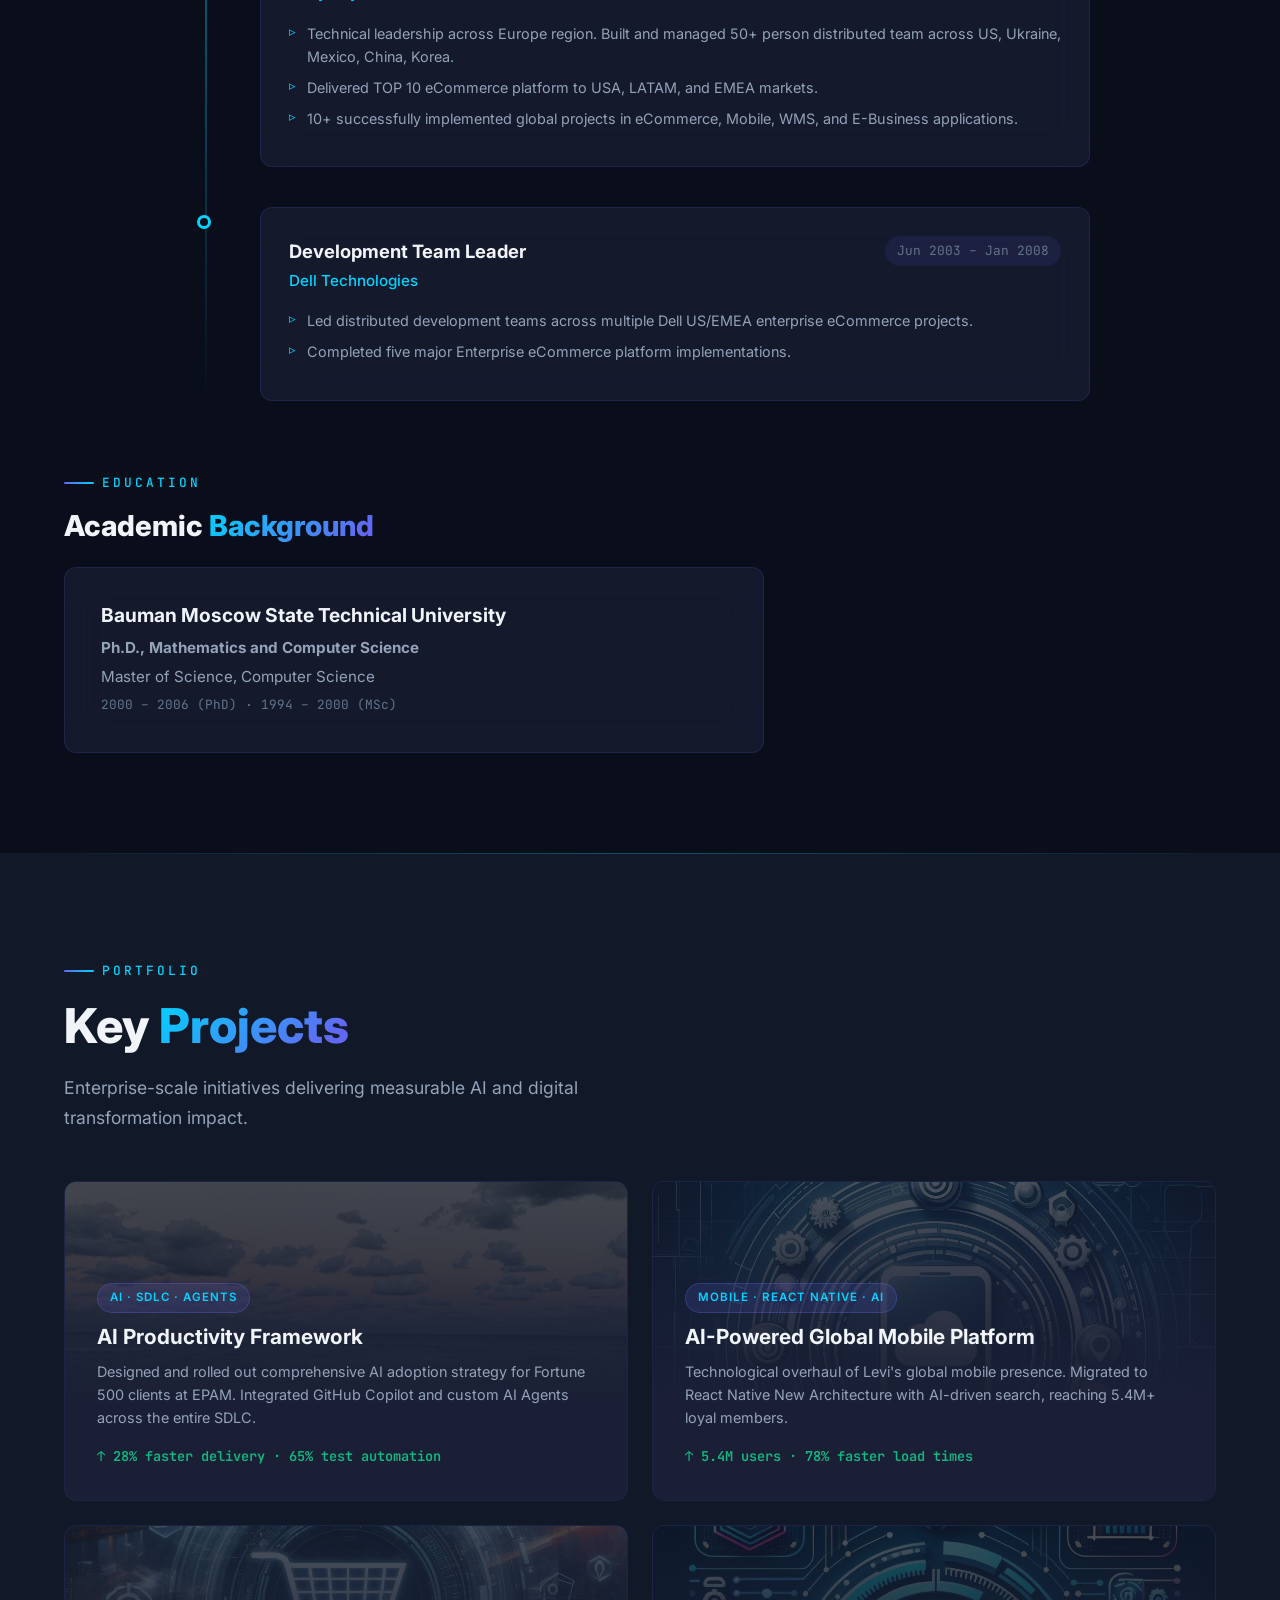
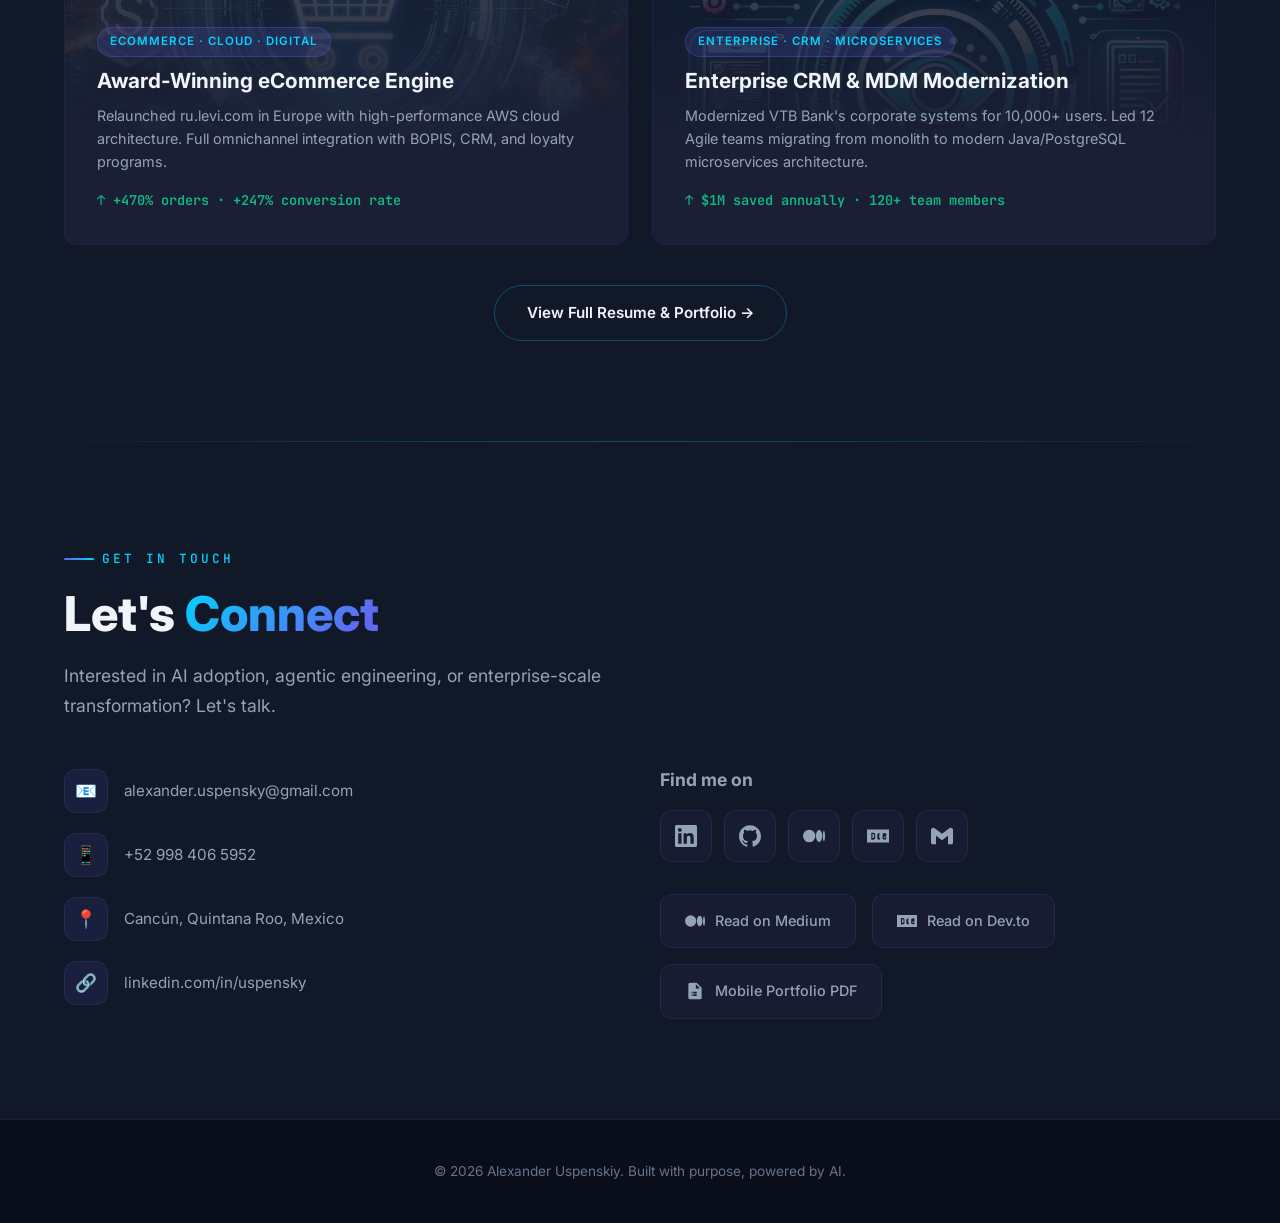
==== commit a3e3ade3: "Update Denso logo to official SVG from denso.com" ====
--- a/index.html
+++ b/index.html
@@ -113,8 +113,8 @@
 			<p class="clients-label">Recent Clients (AI Adoption program)</p>
 			<div class="clients-row">
 				<div class="client-item">
-					<img src="images/clients/denso_icon.png" alt="Denso Logo" class="client-icon">
-					<span>Denso</span>
+					<img src="images/clients/denso_icon.svg" alt="Denso Logo" class="client-icon"
+						style="width: 80px; filter: brightness(0) invert(1);">
 				</div>
 				<div class="client-item">
 					<img src="images/clients/ppg_icon.png" alt="PPG Industries Logo" class="client-icon">
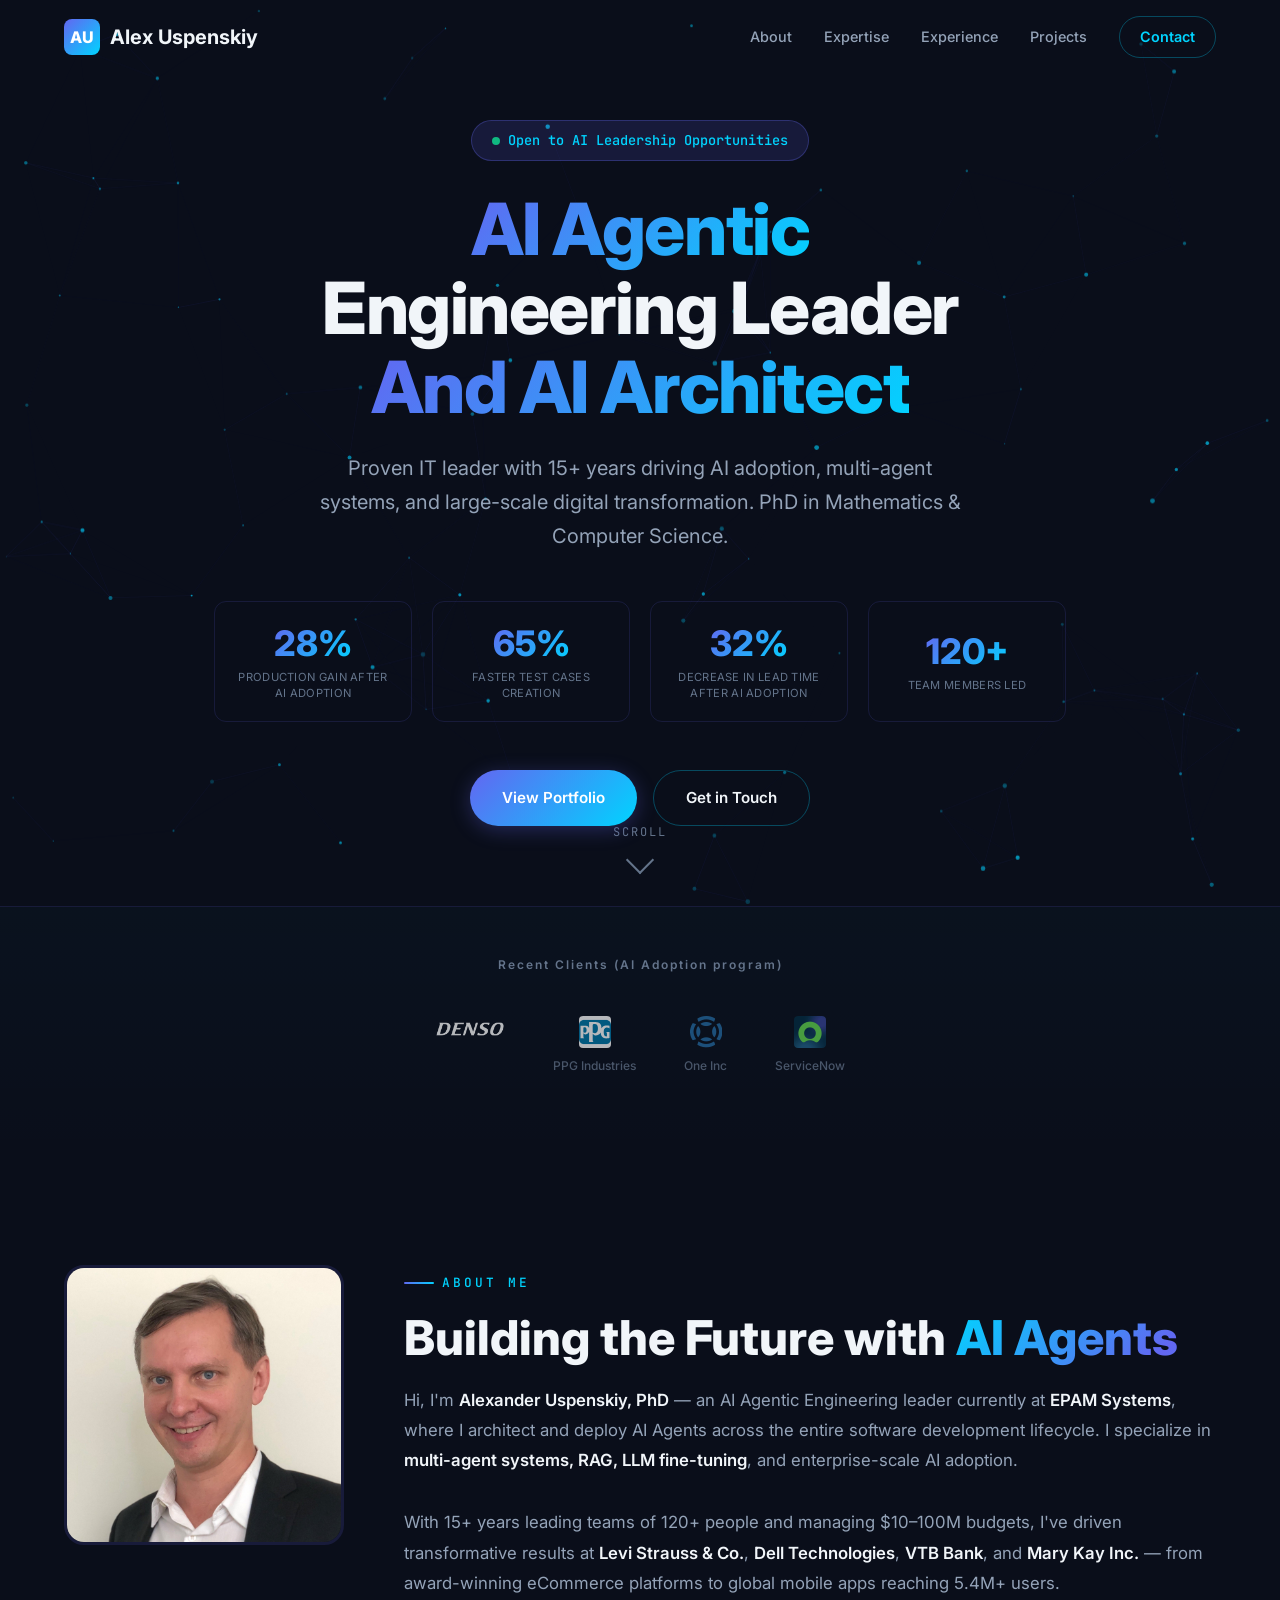
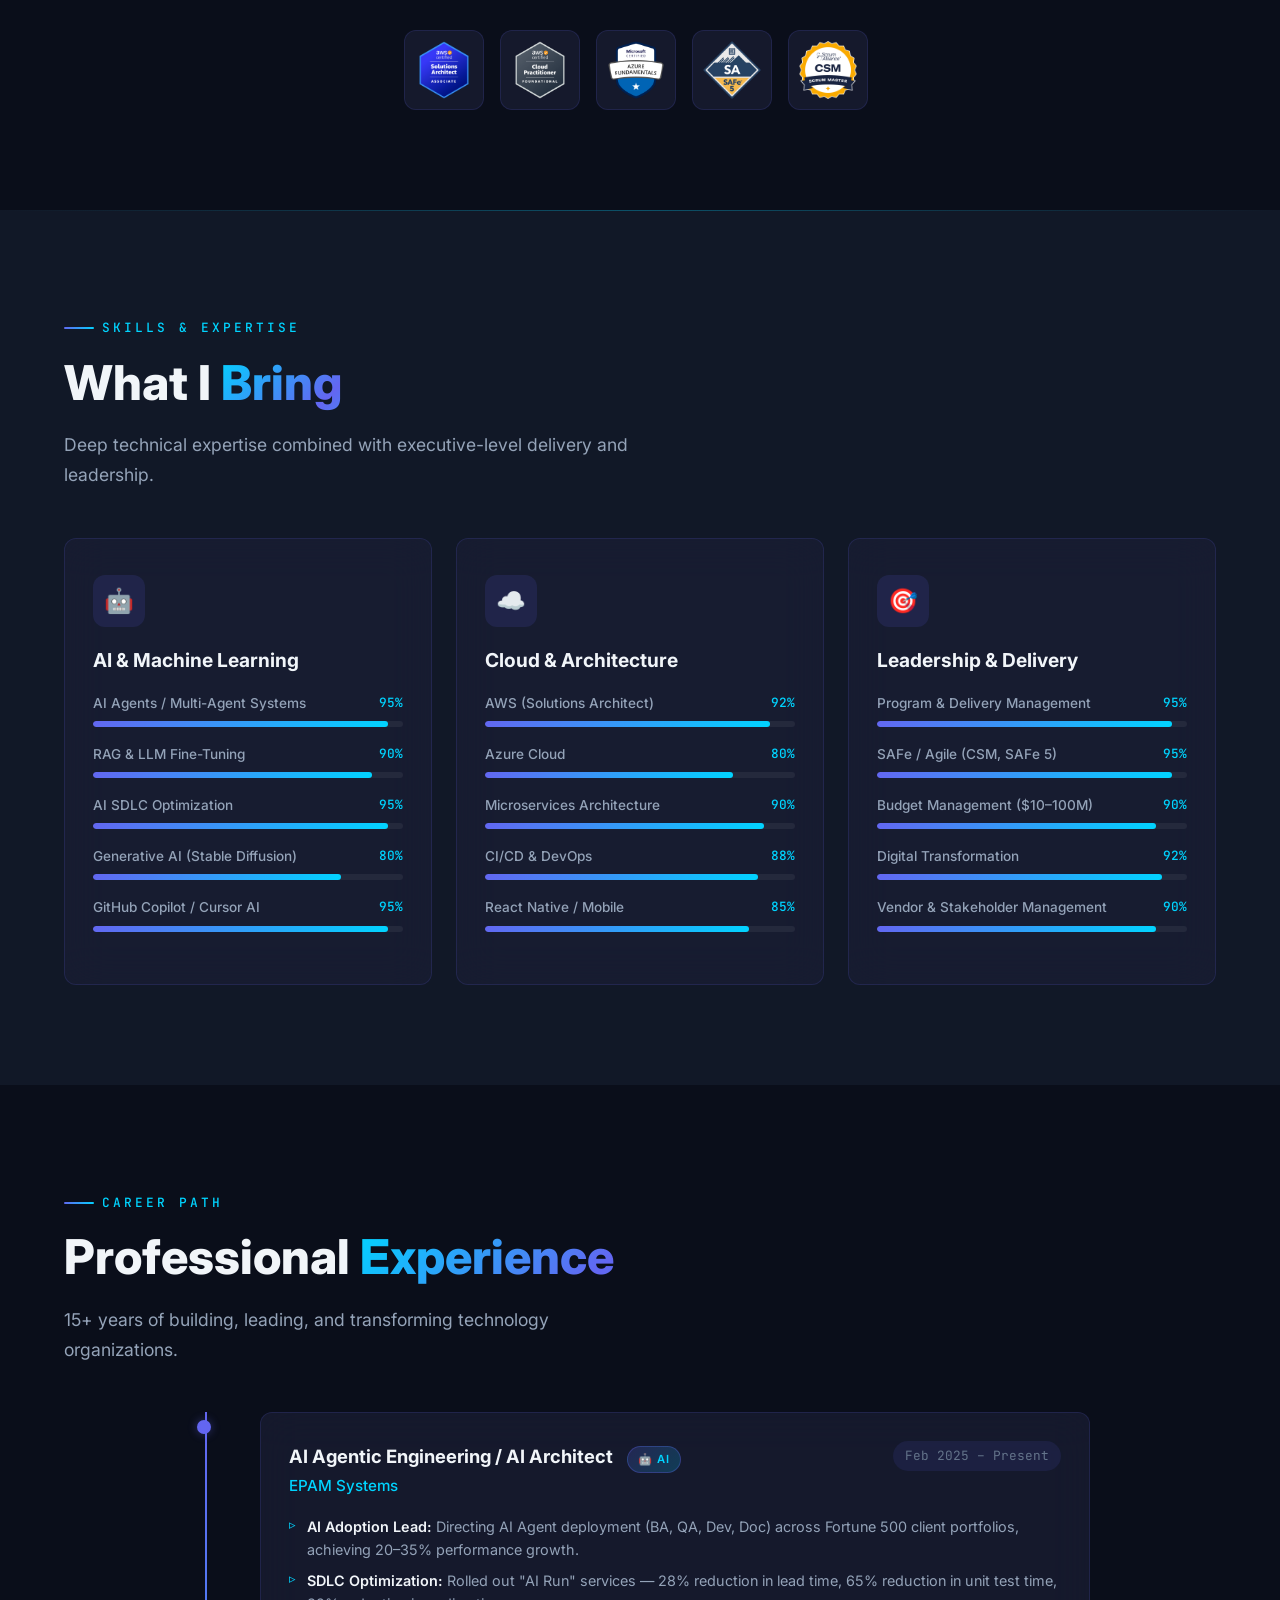
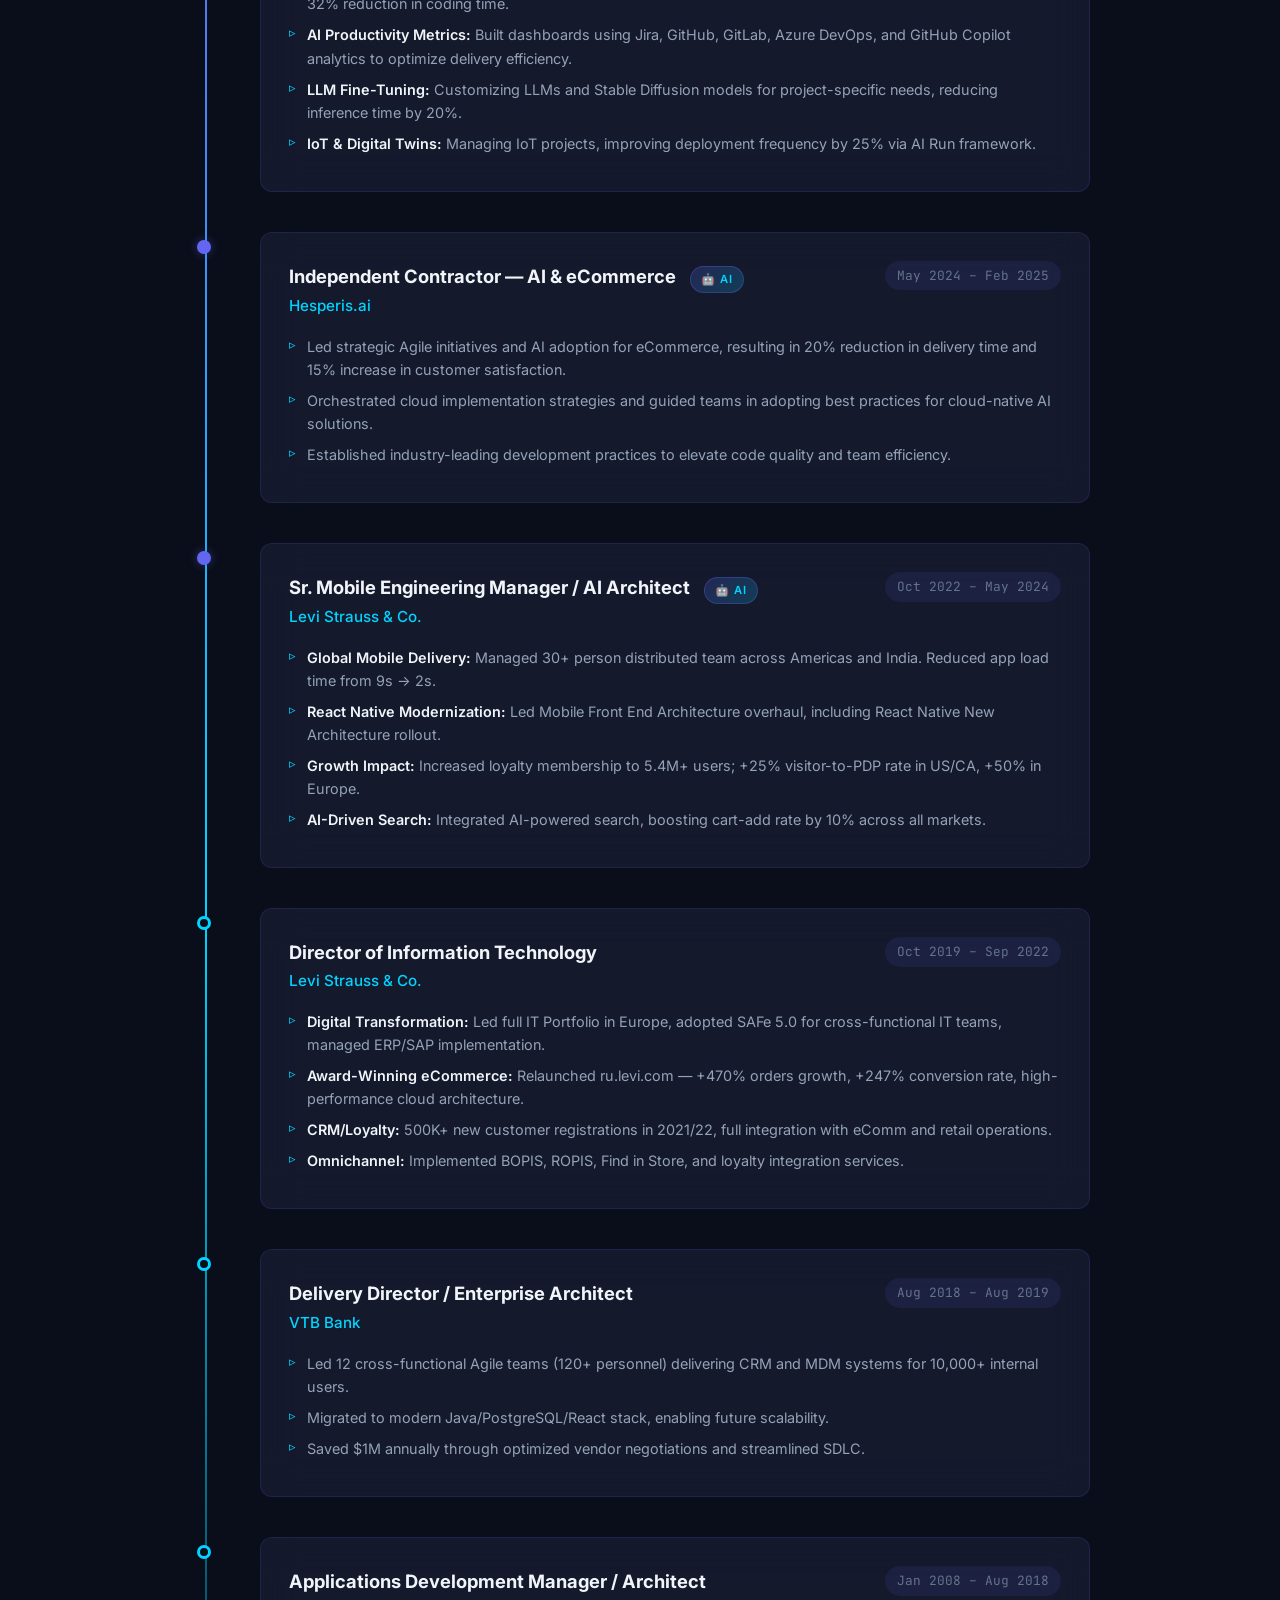
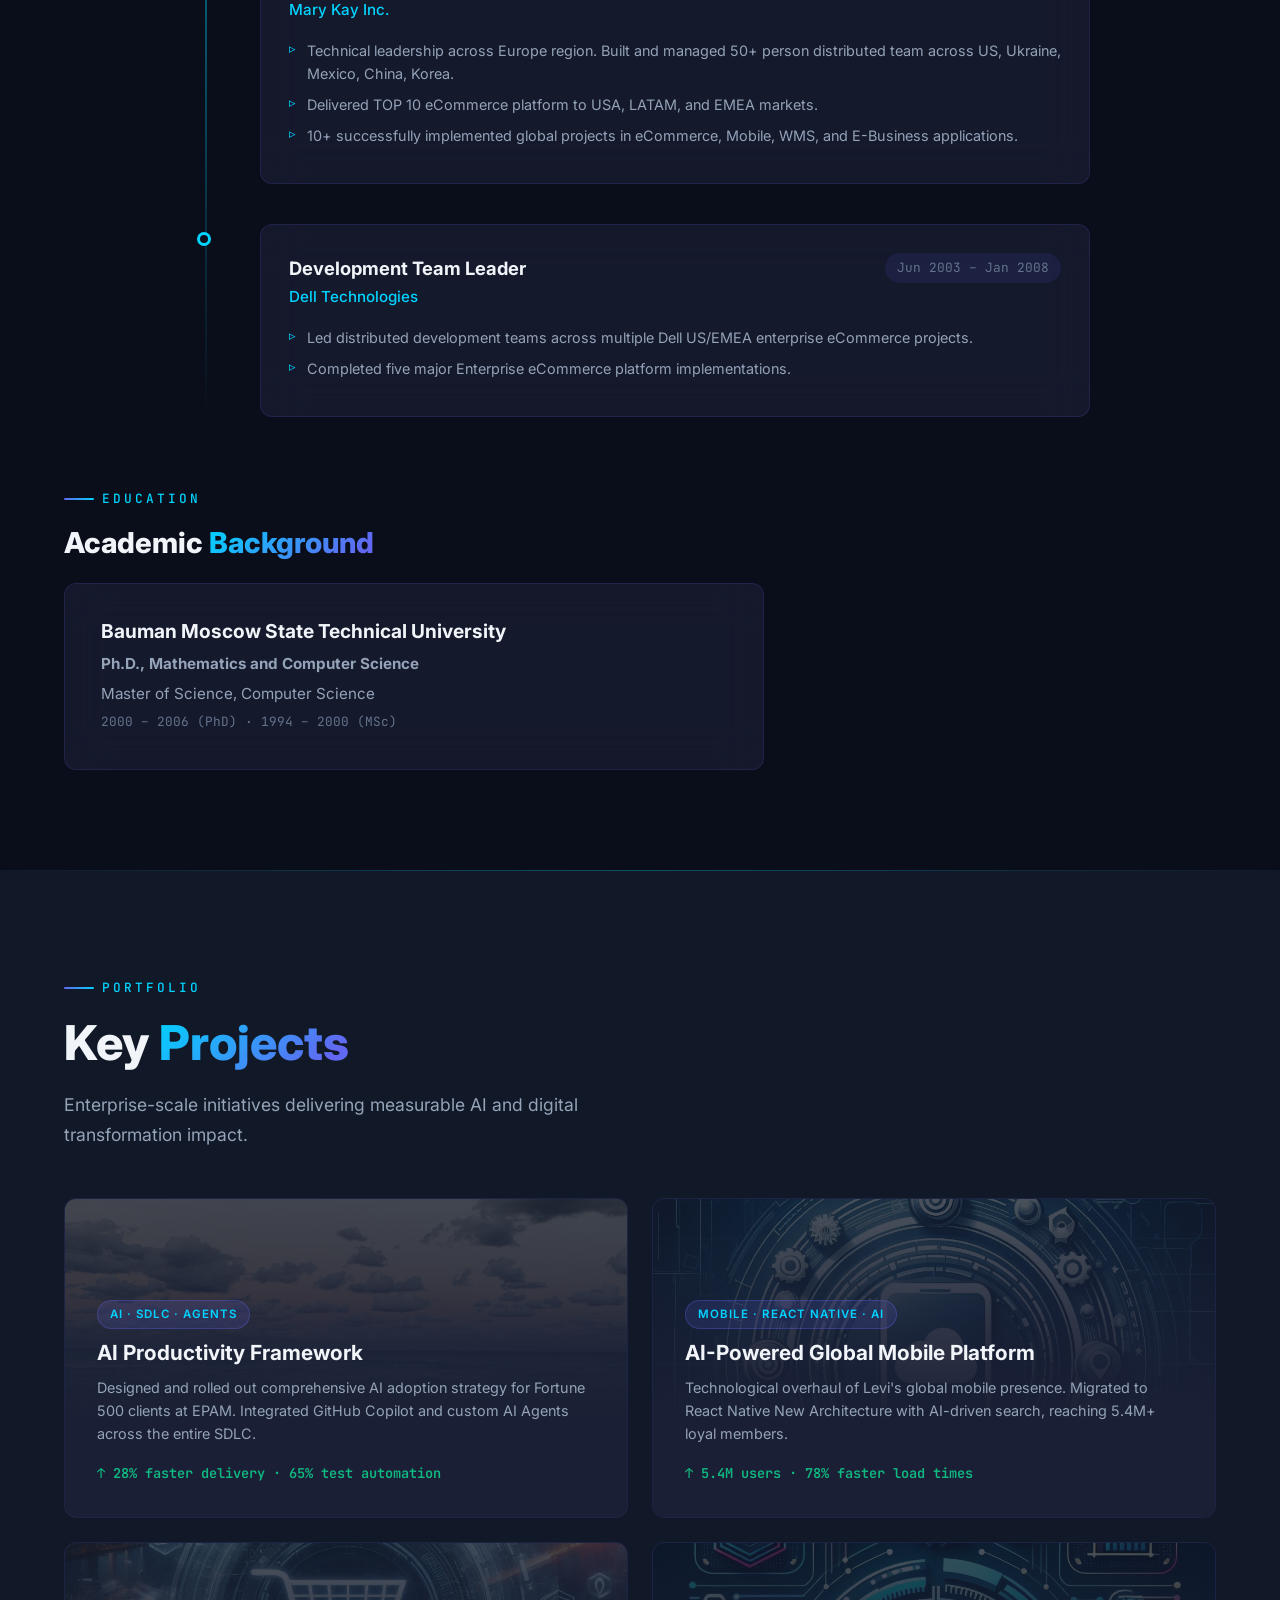
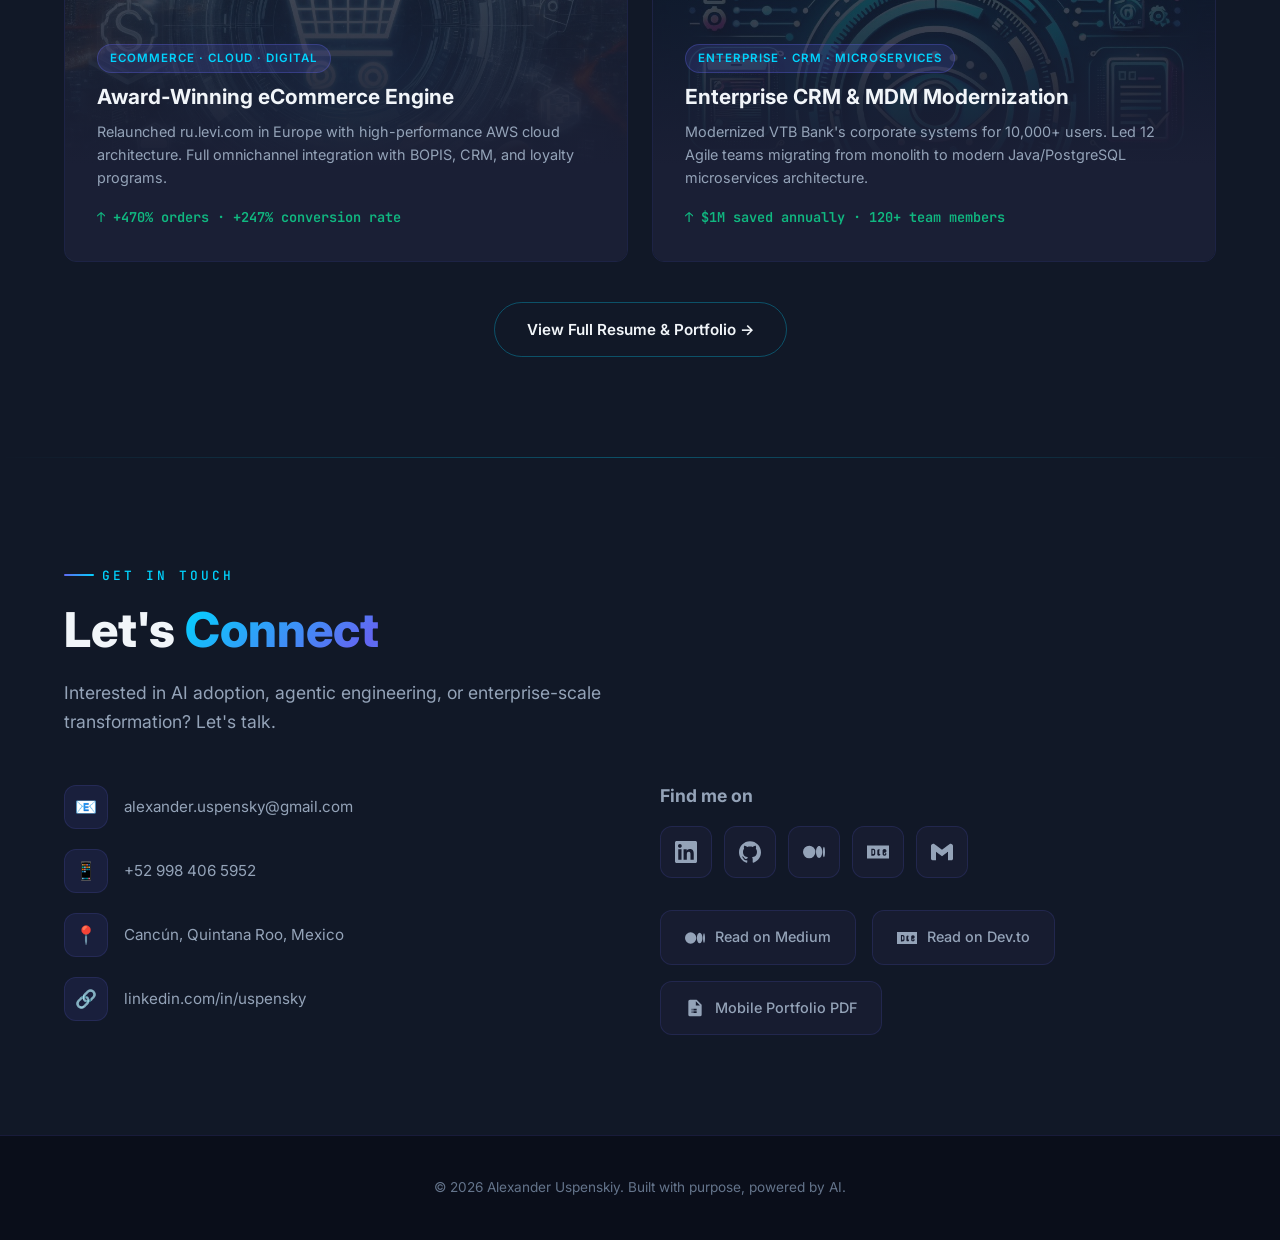
==== commit 1bb686da: "Update Denso logo to specifically requested PNG version, aligned with UI." ====
--- a/index.html
+++ b/index.html
@@ -112,9 +112,10 @@
 		<div class="container">
 			<p class="clients-label">Recent Clients (AI Adoption program)</p>
 			<div class="clients-row">
-				<div class="client-item">
-					<img src="images/clients/denso_icon.svg" alt="Denso Logo" class="client-icon"
-						style="width: 80px; filter: brightness(0) invert(1);">
+				<div class="client-item" style="justify-content: flex-end;">
+					<img src="images/clients/denso_logo_new.png" alt="Denso Logo"
+						style="width: 70px; margin-bottom: 5px; filter: brightness(0) invert(1);">
+					<span style="visibility: hidden;">Denso</span>
 				</div>
 				<div class="client-item">
 					<img src="images/clients/ppg_icon.png" alt="PPG Industries Logo" class="client-icon">
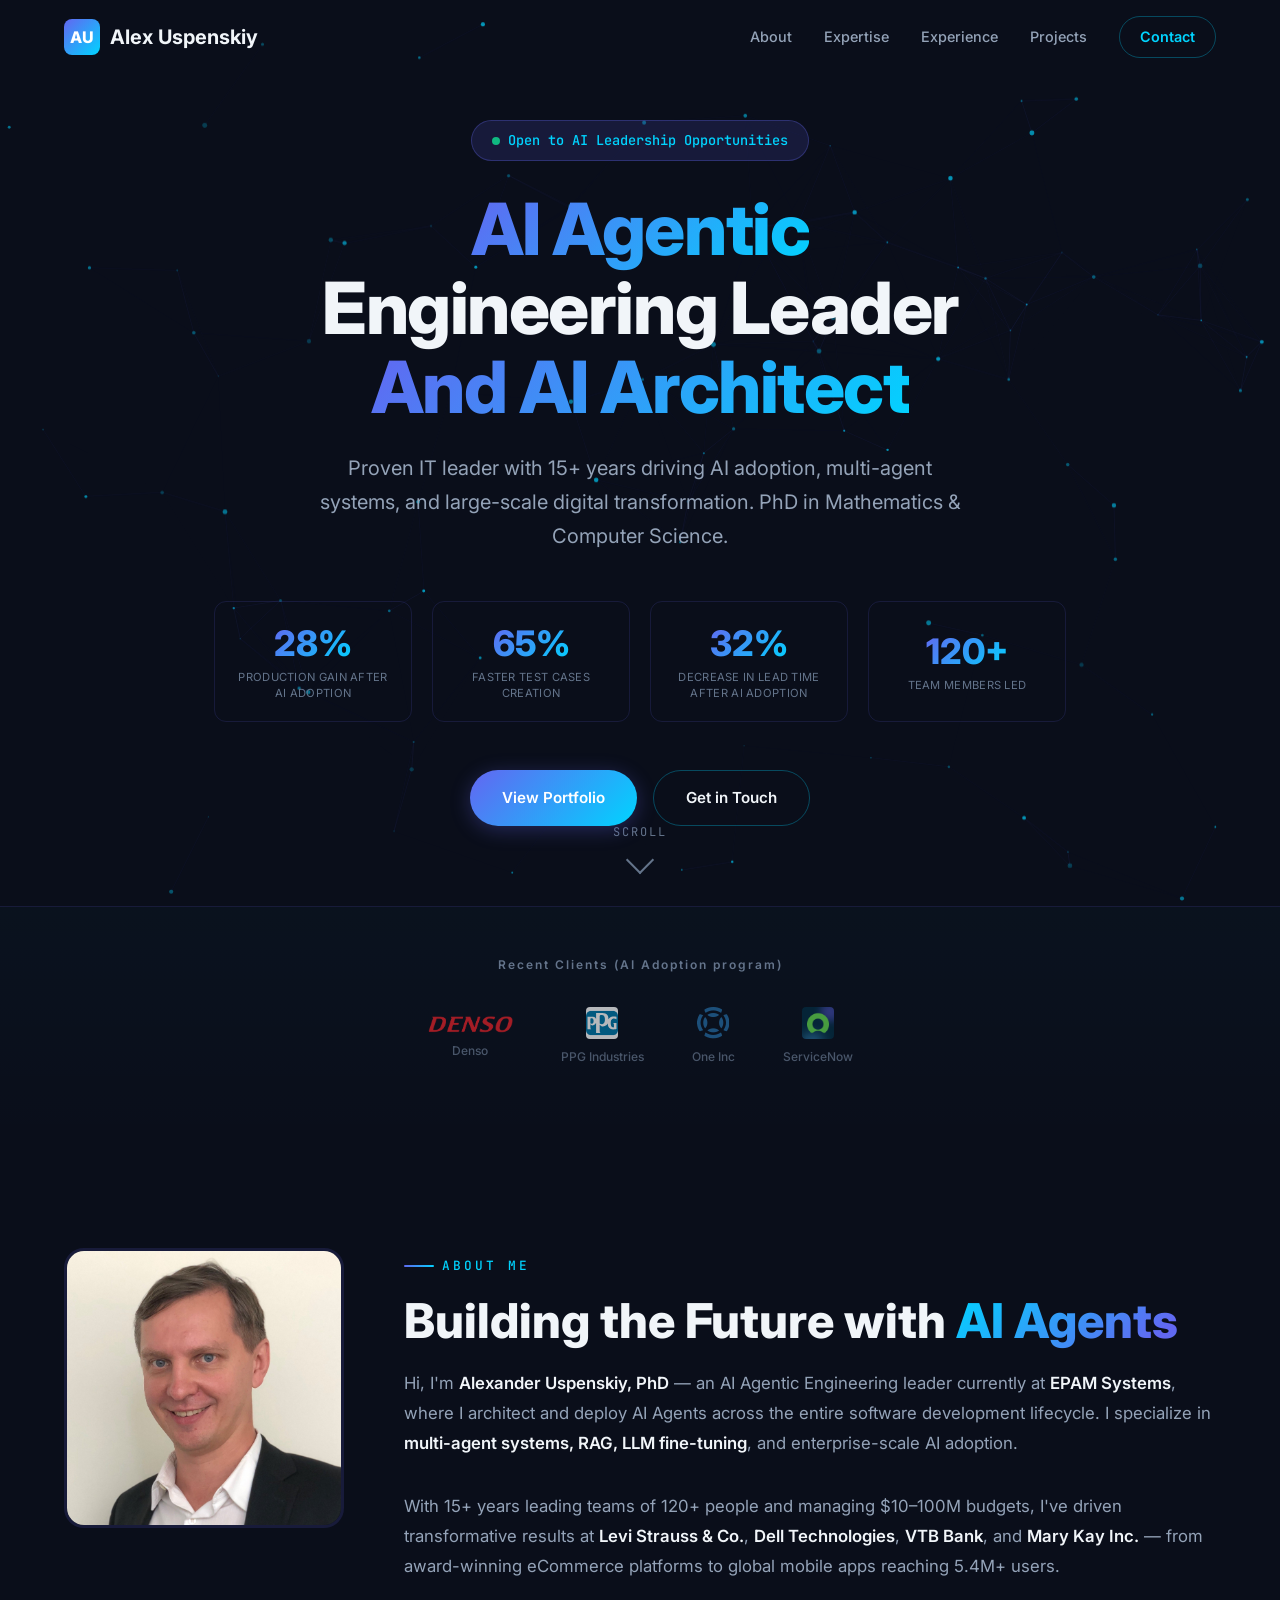
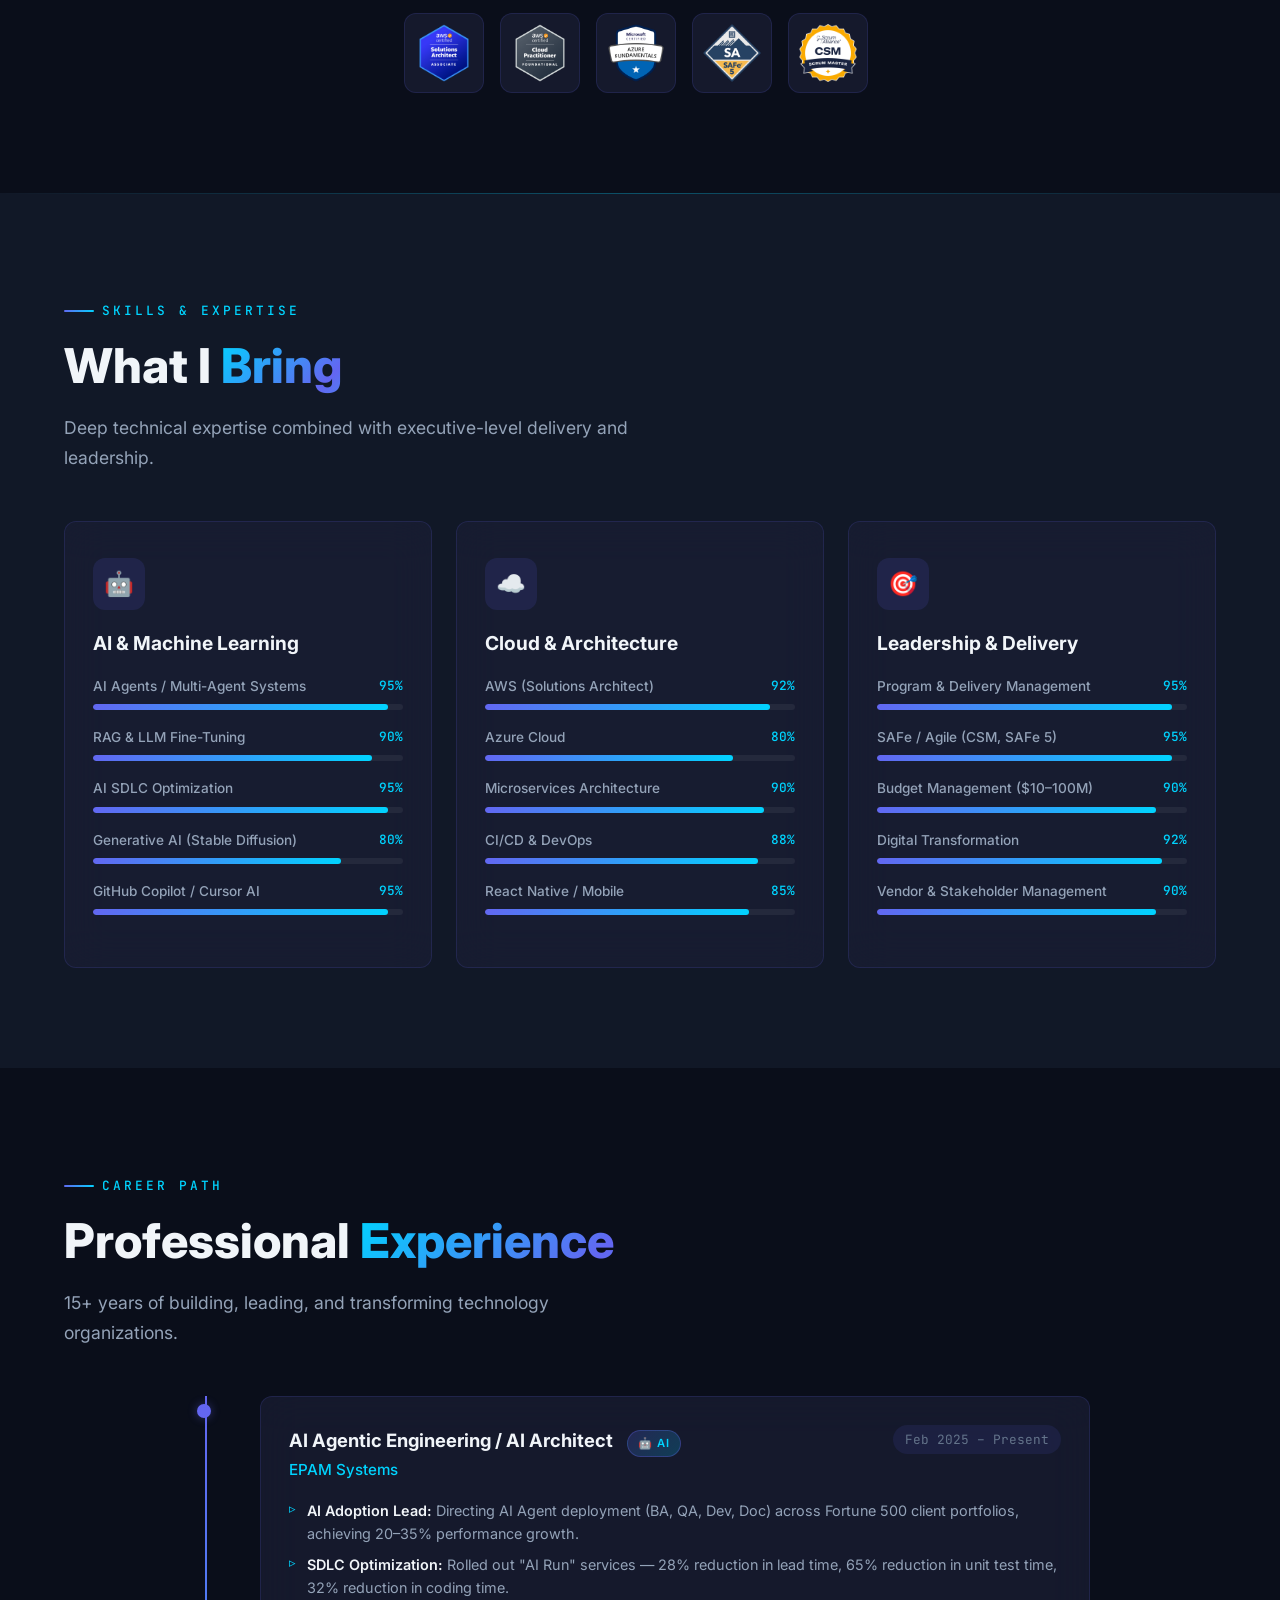
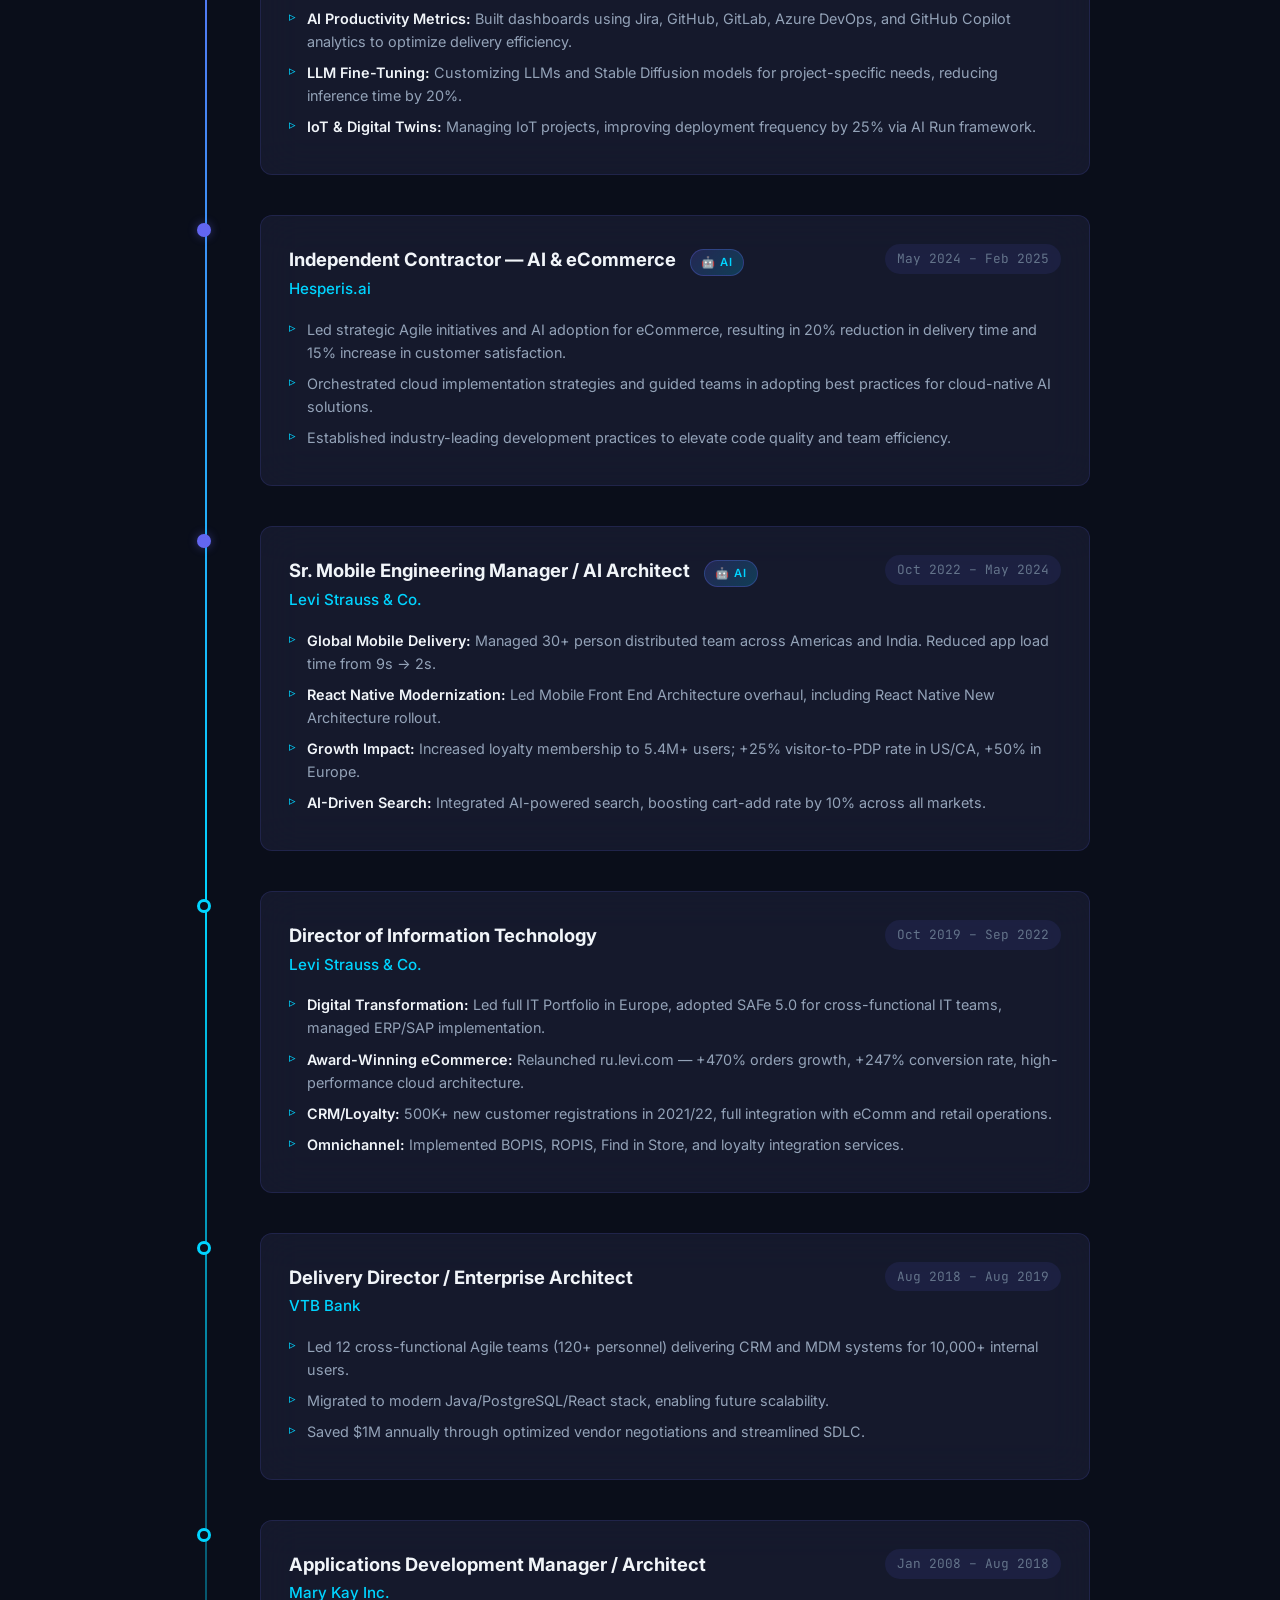
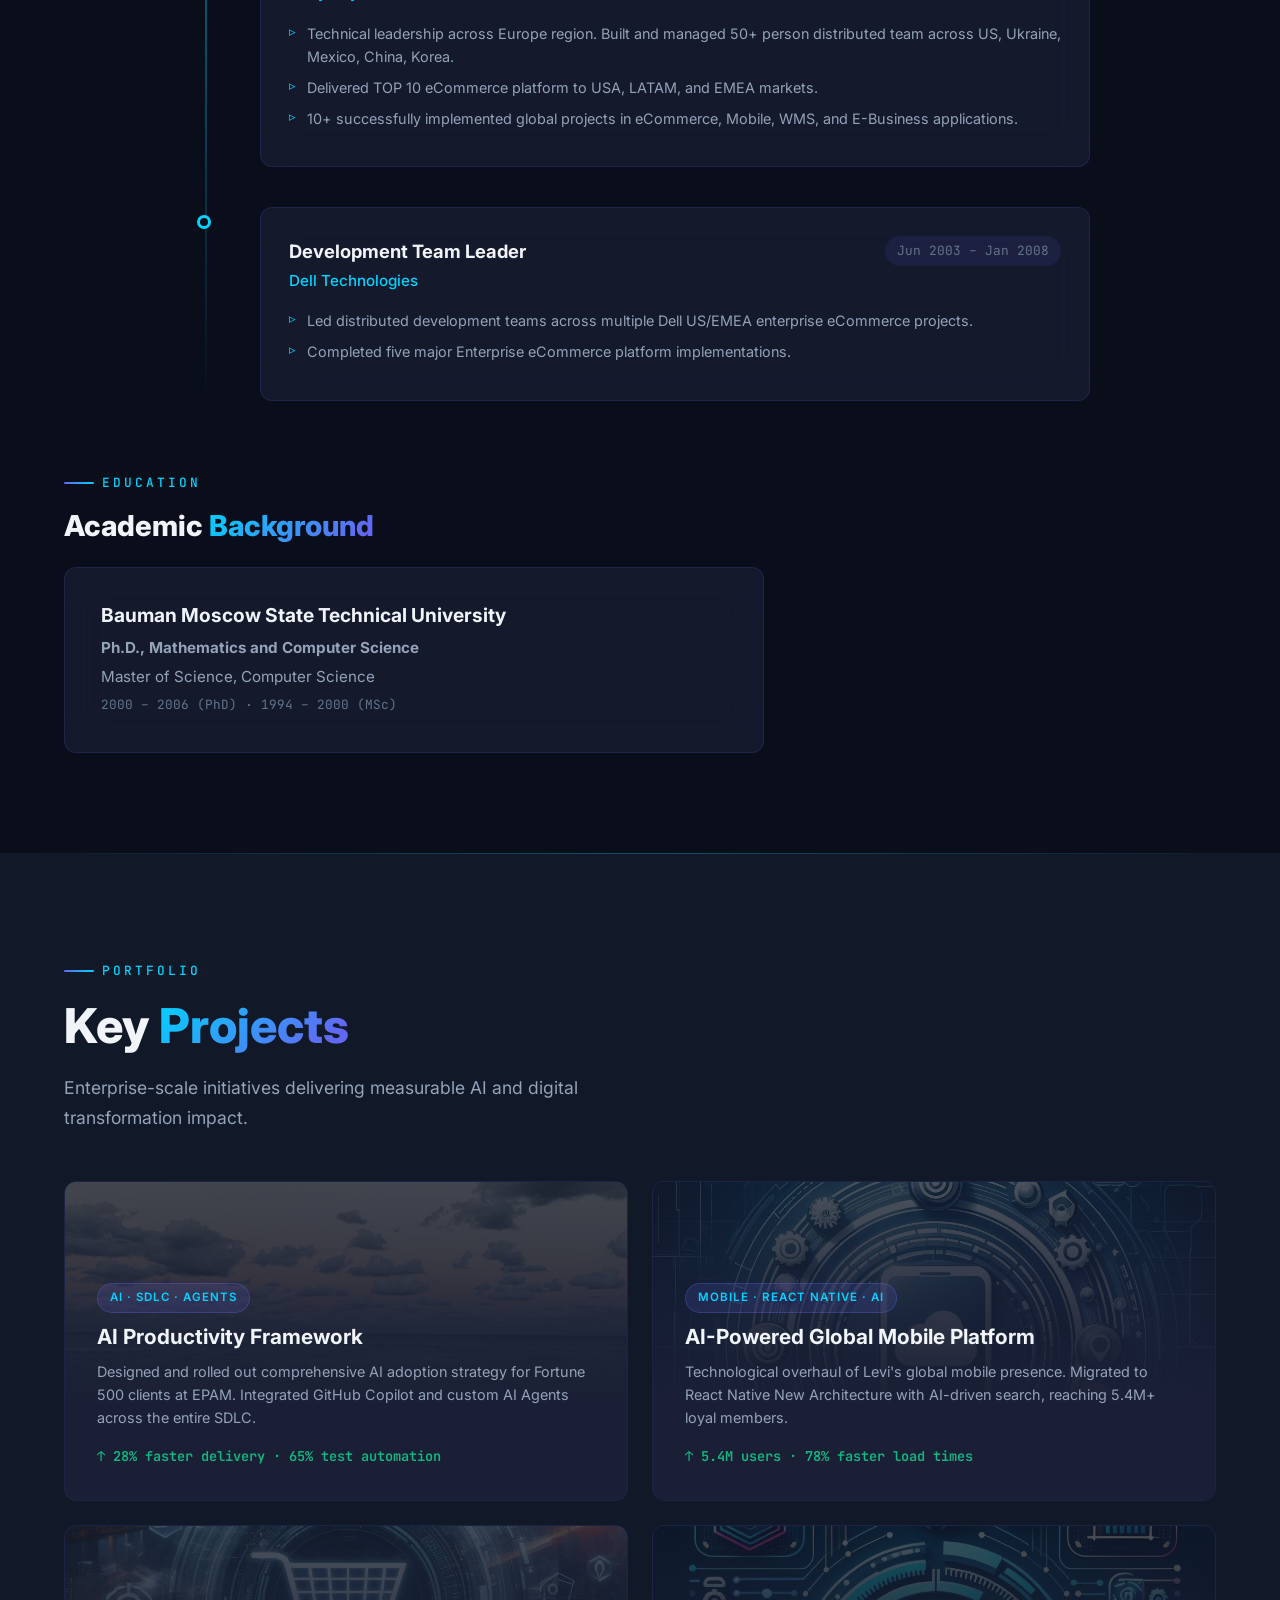
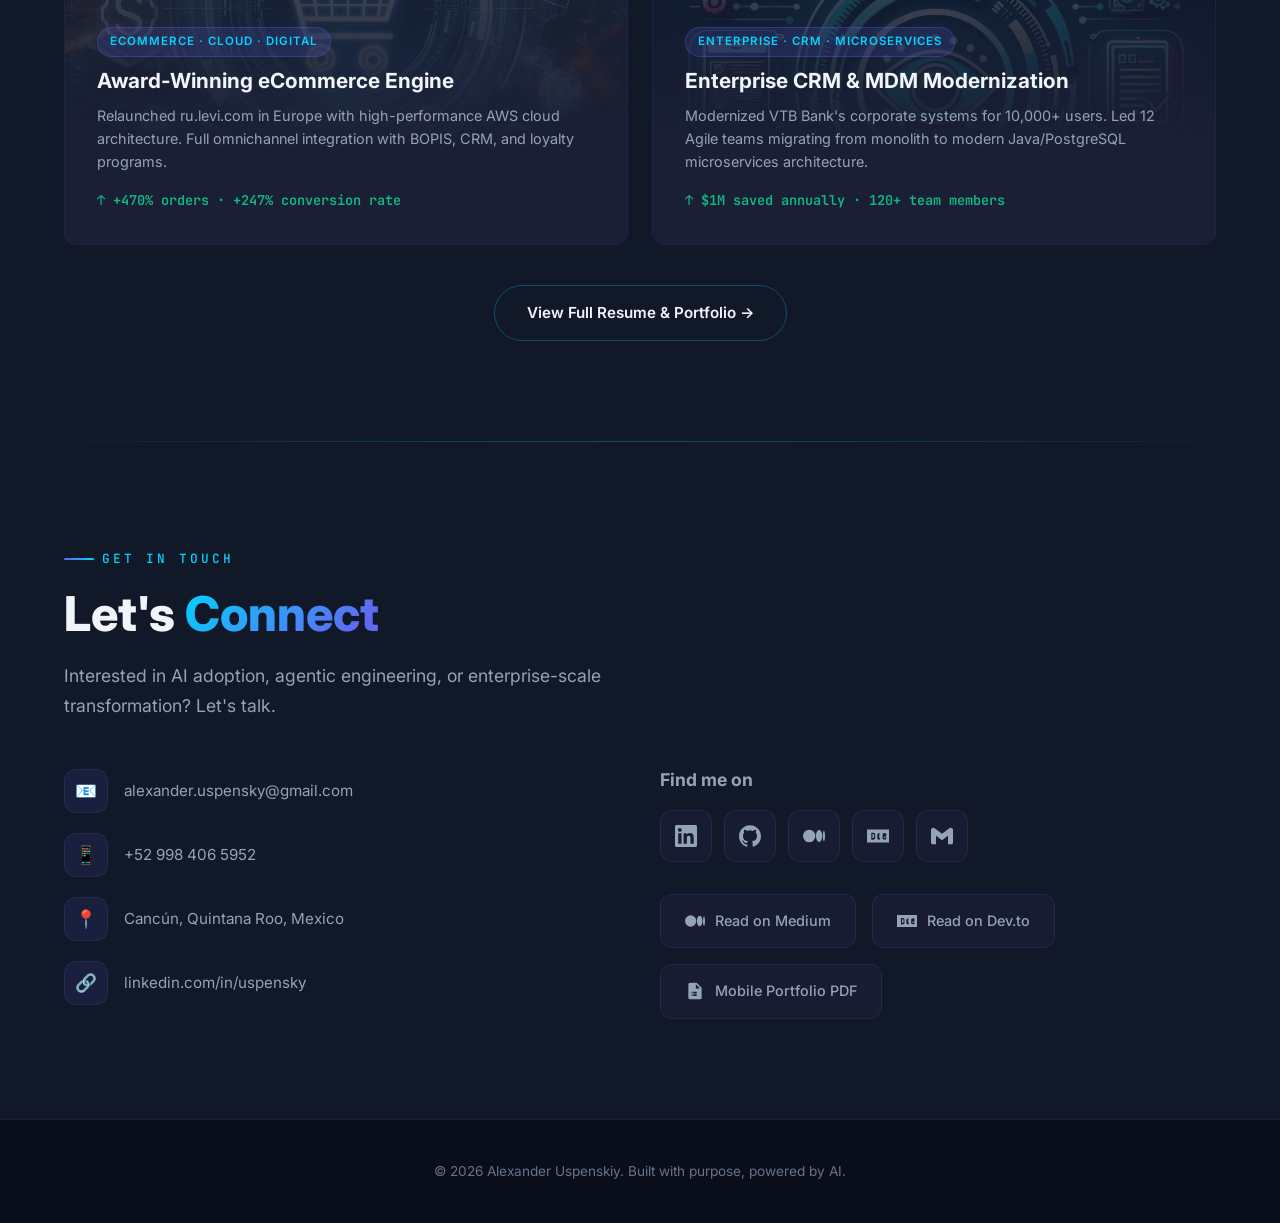
==== commit 8ab5a333: "feat: Add One Inc client logo, update Denso logo image and display, and modify ServiceNow icon." ====
--- a/index.html
+++ b/index.html
@@ -112,10 +112,10 @@
 		<div class="container">
 			<p class="clients-label">Recent Clients (AI Adoption program)</p>
 			<div class="clients-row">
-				<div class="client-item" style="justify-content: flex-end;">
-					<img src="images/clients/denso_logo_new.png" alt="Denso Logo"
-						style="width: 70px; margin-bottom: 5px; filter: brightness(0) invert(1);">
-					<span style="visibility: hidden;">Denso</span>
+				<div class="client-item">
+					<img src="images/clients/denso_logo_new.png" alt="Denso Logo" class="client-icon"
+						style="width: 85px; height: auto;">
+					<span>Denso</span>
 				</div>
 				<div class="client-item">
 					<img src="images/clients/ppg_icon.png" alt="PPG Industries Logo" class="client-icon">
